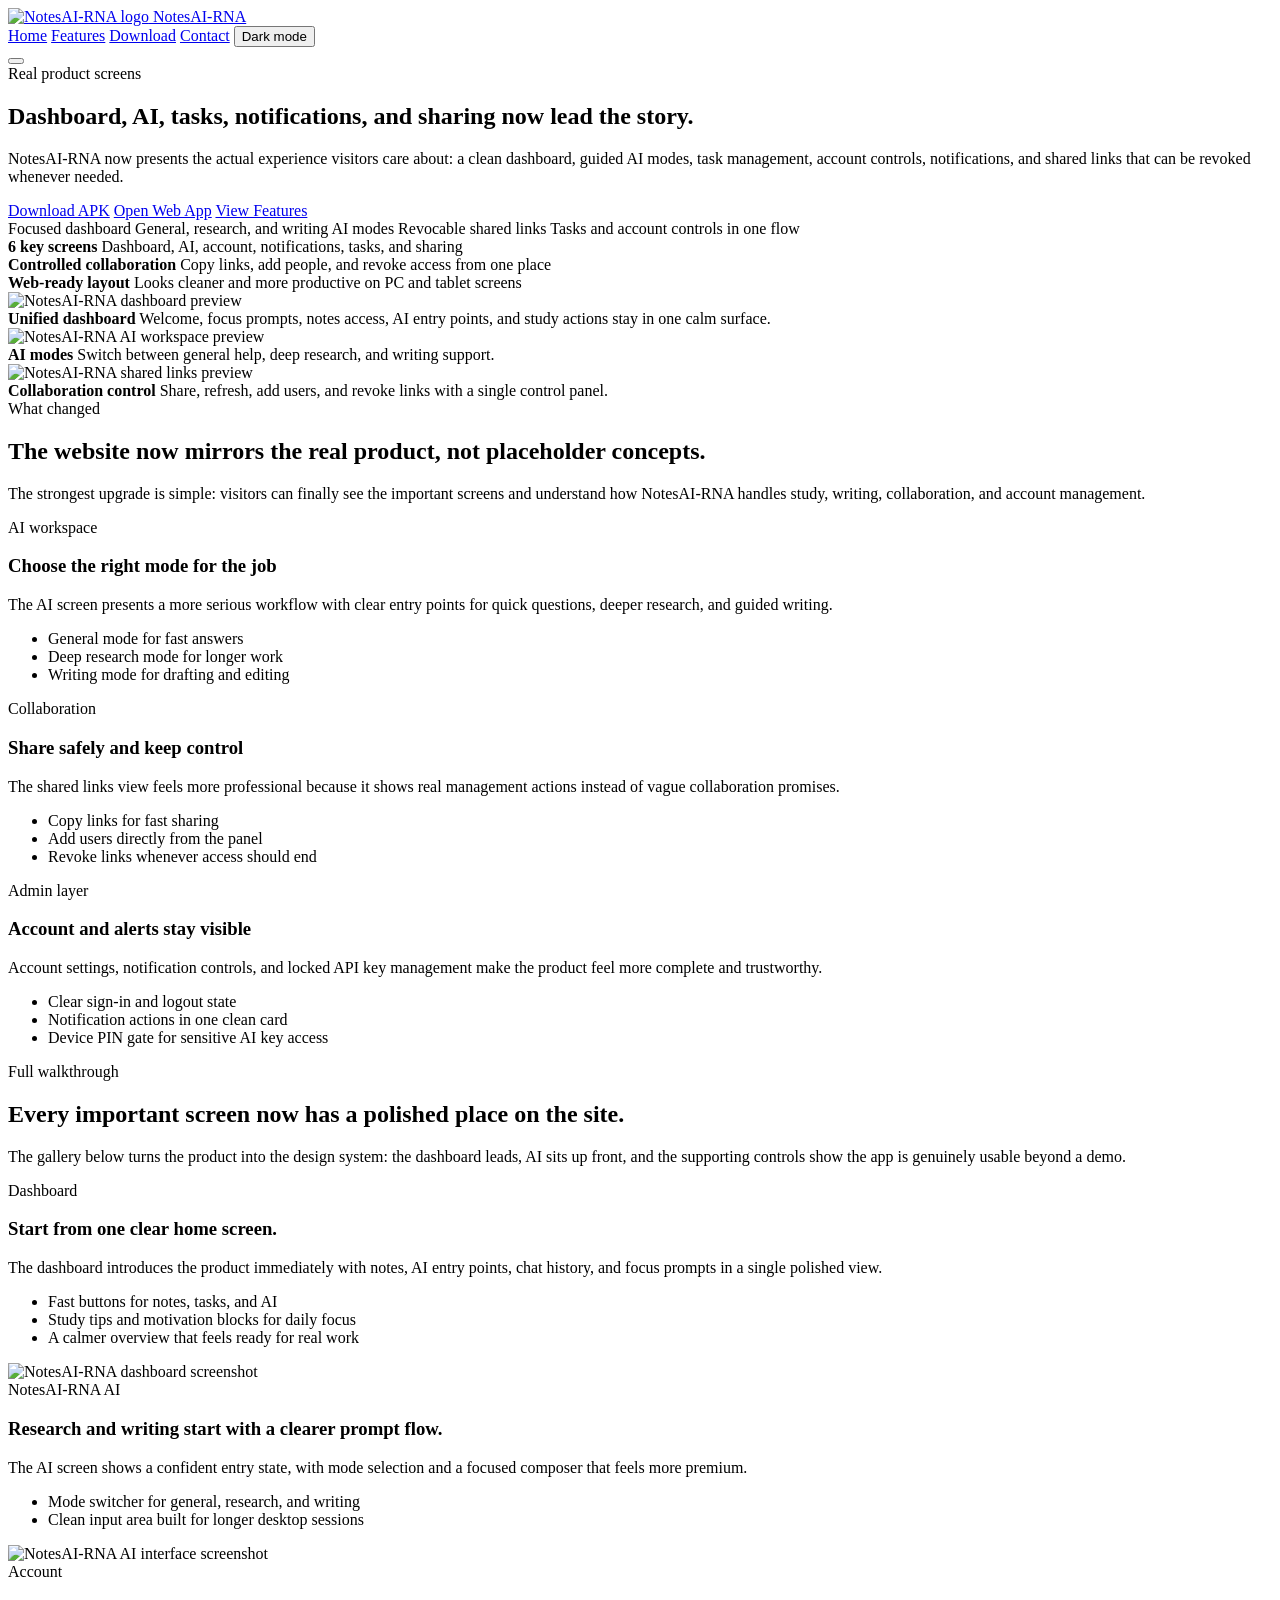
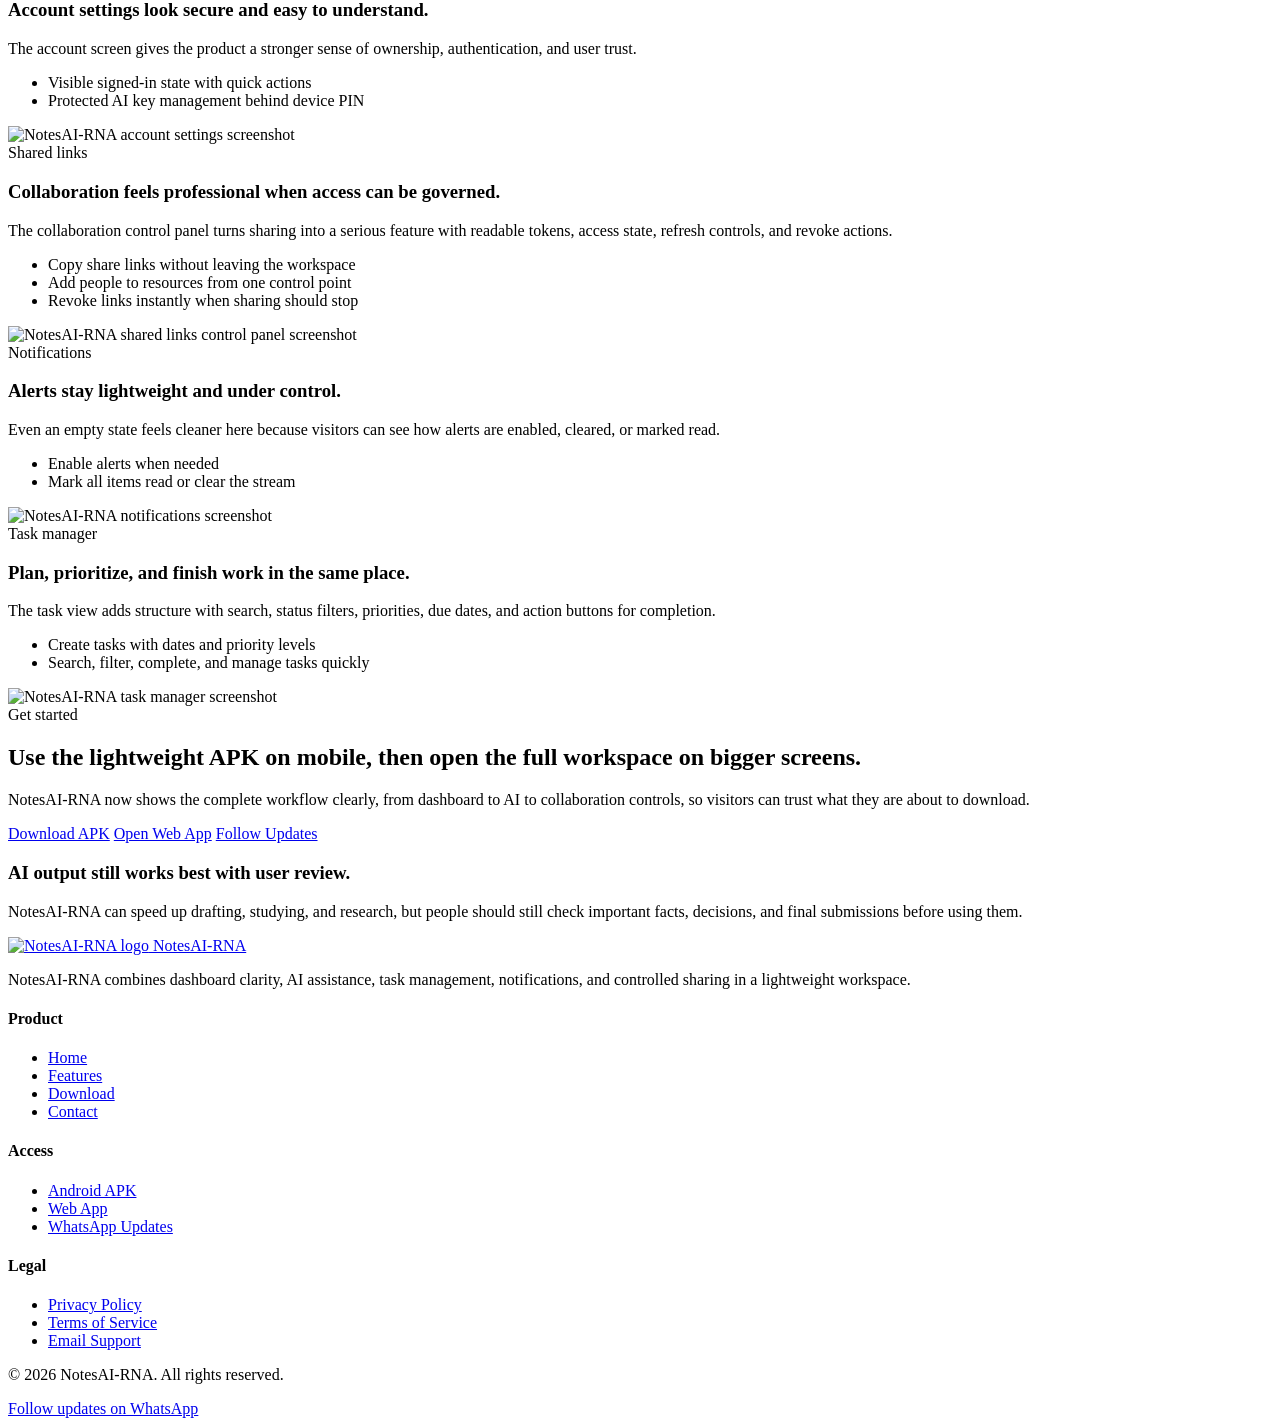
==== index.html @ 821e2447 "Add files via upload" ====
<!DOCTYPE html>
<html lang="en">
<head>
    <meta charset="UTF-8">
    <meta name="viewport" content="width=device-width, initial-scale=1.0">
    <meta name="description" content="NotesAI-RNA brings together a focused dashboard, AI modes, task management, notifications, account settings, and revocable shared links in one lightweight workspace.">
    <title>NotesAI-RNA - Dashboard, AI, Tasks, and Sharing</title>

    <link rel="preconnect" href="https://fonts.googleapis.com">
    <link rel="preconnect" href="https://fonts.gstatic.com" crossorigin>
    <link href="https://fonts.googleapis.com/css2?family=Manrope:wght@400;500;600;700;800&family=Sora:wght@500;600;700;800&display=swap" rel="stylesheet">
    <link rel="stylesheet" href="css/style.css">
</head>
<body>
    <header class="header">
        <div class="container">
            <a href="index.html" class="logo">
                <img src="logo/icon-512.png" alt="NotesAI-RNA logo">
                NotesAI-RNA
            </a>

            <nav class="nav" id="nav">
                <a href="index.html" class="nav-link active">Home</a>
                <a href="features.html" class="nav-link">Features</a>
                <a href="download.html" class="nav-link">Download</a>
                <a href="contact.html" class="nav-link">Contact</a>
                <button class="theme-toggle" id="themeToggle" type="button" aria-label="Switch to dark mode">Dark mode</button>
            </nav>

            <button class="mobile-menu-btn" id="mobileMenuBtn" type="button" aria-label="Toggle menu">
                <span></span>
                <span></span>
                <span></span>
            </button>
        </div>
    </header>

    <main class="page-main">
        <section class="hero">
            <div class="container hero-layout">
                <div class="hero-copy reveal">
                    <span class="eyebrow">Real product screens</span>
                    <h1>Dashboard, AI, tasks, notifications, and sharing now lead the story.</h1>
                    <p>NotesAI-RNA now presents the actual experience visitors care about: a clean dashboard, guided AI modes, task management, account controls, notifications, and shared links that can be revoked whenever needed.</p>
                    <div class="hero-actions">
                        <a href="NotesAI-RNA.apk" class="btn btn-primary" download="NotesAI-RNA.apk">Download APK</a>
                        <a href="https://zimproject-frontend.pages.dev/" class="btn btn-secondary" target="_blank" rel="noreferrer">Open Web App</a>
                        <a href="features.html" class="btn btn-ghost">View Features</a>
                    </div>
                    <div class="hero-badges">
                        <span class="hero-badge">Focused dashboard</span>
                        <span class="hero-badge">General, research, and writing AI modes</span>
                        <span class="hero-badge">Revocable shared links</span>
                        <span class="hero-badge">Tasks and account controls in one flow</span>
                    </div>
                    <div class="hero-metrics">
                        <article class="metric-card">
                            <strong>6 key screens</strong>
                            <span>Dashboard, AI, account, notifications, tasks, and sharing</span>
                        </article>
                        <article class="metric-card">
                            <strong>Controlled collaboration</strong>
                            <span>Copy links, add people, and revoke access from one place</span>
                        </article>
                        <article class="metric-card">
                            <strong>Web-ready layout</strong>
                            <span>Looks cleaner and more productive on PC and tablet screens</span>
                        </article>
                    </div>
                </div>

                <div class="hero-visual reveal" data-reveal-delay="1">
                    <article class="screen-card screen-main">
                        <div class="screen-top">
                            <span></span>
                            <span></span>
                            <span></span>
                        </div>
                        <div class="screen-media screen-media--contain">
                            <img src="screenshots/dashboad.png" alt="NotesAI-RNA dashboard preview">
                        </div>
                        <div class="screen-copy">
                            <strong>Unified dashboard</strong>
                            <span>Welcome, focus prompts, notes access, AI entry points, and study actions stay in one calm surface.</span>
                        </div>
                    </article>

                    <article class="screen-card screen-float screen-float-one">
                        <div class="screen-top">
                            <span></span>
                            <span></span>
                            <span></span>
                        </div>
                        <div class="screen-media screen-media--contain">
                            <img src="screenshots/ai.png" alt="NotesAI-RNA AI workspace preview" loading="lazy">
                        </div>
                        <div class="mini-screen-copy">
                            <strong>AI modes</strong>
                            <span>Switch between general help, deep research, and writing support.</span>
                        </div>
                    </article>

                    <article class="screen-card screen-float screen-float-two">
                        <div class="screen-top">
                            <span></span>
                            <span></span>
                            <span></span>
                        </div>
                        <div class="screen-media screen-media--contain">
                            <img src="screenshots/shared links etc.png" alt="NotesAI-RNA shared links preview" loading="lazy">
                        </div>
                        <div class="mini-screen-copy">
                            <strong>Collaboration control</strong>
                            <span>Share, refresh, add users, and revoke links with a single control panel.</span>
                        </div>
                    </article>
                </div>
            </div>
        </section>

        <section class="section">
            <div class="container">
                <div class="section-intro reveal">
                    <span class="eyebrow">What changed</span>
                    <h2>The website now mirrors the real product, not placeholder concepts.</h2>
                    <p>The strongest upgrade is simple: visitors can finally see the important screens and understand how NotesAI-RNA handles study, writing, collaboration, and account management.</p>
                </div>

                <div class="platform-grid">
                    <article class="surface-card reveal">
                        <span class="card-label">AI workspace</span>
                        <h3>Choose the right mode for the job</h3>
                        <p>The AI screen presents a more serious workflow with clear entry points for quick questions, deeper research, and guided writing.</p>
                        <ul class="feature-list">
                            <li>General mode for fast answers</li>
                            <li>Deep research mode for longer work</li>
                            <li>Writing mode for drafting and editing</li>
                        </ul>
                    </article>

                    <article class="surface-card reveal" data-reveal-delay="1">
                        <span class="card-label">Collaboration</span>
                        <h3>Share safely and keep control</h3>
                        <p>The shared links view feels more professional because it shows real management actions instead of vague collaboration promises.</p>
                        <ul class="feature-list">
                            <li>Copy links for fast sharing</li>
                            <li>Add users directly from the panel</li>
                            <li>Revoke links whenever access should end</li>
                        </ul>
                    </article>

                    <article class="surface-card reveal" data-reveal-delay="2">
                        <span class="card-label">Admin layer</span>
                        <h3>Account and alerts stay visible</h3>
                        <p>Account settings, notification controls, and locked API key management make the product feel more complete and trustworthy.</p>
                        <ul class="feature-list">
                            <li>Clear sign-in and logout state</li>
                            <li>Notification actions in one clean card</li>
                            <li>Device PIN gate for sensitive AI key access</li>
                        </ul>
                    </article>
                </div>
            </div>
        </section>

        <section class="section section-muted">
            <div class="container">
                <div class="section-intro reveal">
                    <span class="eyebrow">Full walkthrough</span>
                    <h2>Every important screen now has a polished place on the site.</h2>
                    <p>The gallery below turns the product into the design system: the dashboard leads, AI sits up front, and the supporting controls show the app is genuinely usable beyond a demo.</p>
                </div>

                <div class="product-grid">
                    <article class="product-card product-card-wide reveal">
                        <div class="product-copy">
                            <span class="card-label">Dashboard</span>
                            <h3>Start from one clear home screen.</h3>
                            <p>The dashboard introduces the product immediately with notes, AI entry points, chat history, and focus prompts in a single polished view.</p>
                            <ul class="feature-list product-points">
                                <li>Fast buttons for notes, tasks, and AI</li>
                                <li>Study tips and motivation blocks for daily focus</li>
                                <li>A calmer overview that feels ready for real work</li>
                            </ul>
                        </div>
                        <div class="product-shot">
                            <img src="screenshots/dashboad.png" alt="NotesAI-RNA dashboard screenshot" loading="lazy">
                        </div>
                    </article>

                    <article class="product-card reveal" data-reveal-delay="1">
                        <div class="product-copy">
                            <span class="card-label">NotesAI-RNA AI</span>
                            <h3>Research and writing start with a clearer prompt flow.</h3>
                            <p>The AI screen shows a confident entry state, with mode selection and a focused composer that feels more premium.</p>
                            <ul class="feature-list product-points">
                                <li>Mode switcher for general, research, and writing</li>
                                <li>Clean input area built for longer desktop sessions</li>
                            </ul>
                        </div>
                        <div class="product-shot">
                            <img src="screenshots/ai.png" alt="NotesAI-RNA AI interface screenshot" loading="lazy">
                        </div>
                    </article>

                    <article class="product-card reveal" data-reveal-delay="2">
                        <div class="product-copy">
                            <span class="card-label">Account</span>
                            <h3>Account settings look secure and easy to understand.</h3>
                            <p>The account screen gives the product a stronger sense of ownership, authentication, and user trust.</p>
                            <ul class="feature-list product-points">
                                <li>Visible signed-in state with quick actions</li>
                                <li>Protected AI key management behind device PIN</li>
                            </ul>
                        </div>
                        <div class="product-shot">
                            <img src="screenshots/account.png" alt="NotesAI-RNA account settings screenshot" loading="lazy">
                        </div>
                    </article>

                    <article class="product-card product-card-wide product-card-reverse reveal">
                        <div class="product-copy">
                            <span class="card-label">Shared links</span>
                            <h3>Collaboration feels professional when access can be governed.</h3>
                            <p>The collaboration control panel turns sharing into a serious feature with readable tokens, access state, refresh controls, and revoke actions.</p>
                            <ul class="feature-list product-points">
                                <li>Copy share links without leaving the workspace</li>
                                <li>Add people to resources from one control point</li>
                                <li>Revoke links instantly when sharing should stop</li>
                            </ul>
                        </div>
                        <div class="product-shot">
                            <img src="screenshots/shared links etc.png" alt="NotesAI-RNA shared links control panel screenshot" loading="lazy">
                        </div>
                    </article>

                    <article class="product-card reveal" data-reveal-delay="1">
                        <div class="product-copy">
                            <span class="card-label">Notifications</span>
                            <h3>Alerts stay lightweight and under control.</h3>
                            <p>Even an empty state feels cleaner here because visitors can see how alerts are enabled, cleared, or marked read.</p>
                            <ul class="feature-list product-points">
                                <li>Enable alerts when needed</li>
                                <li>Mark all items read or clear the stream</li>
                            </ul>
                        </div>
                        <div class="product-shot">
                            <img src="screenshots/notification.png" alt="NotesAI-RNA notifications screenshot" loading="lazy">
                        </div>
                    </article>

                    <article class="product-card reveal" data-reveal-delay="2">
                        <div class="product-copy">
                            <span class="card-label">Task manager</span>
                            <h3>Plan, prioritize, and finish work in the same place.</h3>
                            <p>The task view adds structure with search, status filters, priorities, due dates, and action buttons for completion.</p>
                            <ul class="feature-list product-points">
                                <li>Create tasks with dates and priority levels</li>
                                <li>Search, filter, complete, and manage tasks quickly</li>
                            </ul>
                        </div>
                        <div class="product-shot">
                            <img src="screenshots/task manager.png" alt="NotesAI-RNA task manager screenshot" loading="lazy">
                        </div>
                    </article>
                </div>
            </div>
        </section>

        <section class="section">
            <div class="container">
                <div class="cta-banner reveal">
                    <div class="cta-banner-content">
                        <div class="cta-copy">
                            <span class="eyebrow">Get started</span>
                            <h2>Use the lightweight APK on mobile, then open the full workspace on bigger screens.</h2>
                            <p>NotesAI-RNA now shows the complete workflow clearly, from dashboard to AI to collaboration controls, so visitors can trust what they are about to download.</p>
                        </div>
                        <div class="cta-actions">
                            <a href="NotesAI-RNA.apk" class="btn btn-primary" download="NotesAI-RNA.apk">Download APK</a>
                            <a href="https://zimproject-frontend.pages.dev/" class="btn btn-secondary" target="_blank" rel="noreferrer">Open Web App</a>
                            <a href="https://whatsapp.com/channel/0029Vb7plMkADTOEJEpcEH2q" class="btn btn-ghost" target="_blank" rel="noreferrer">Follow Updates</a>
                        </div>
                    </div>
                </div>
            </div>
        </section>

        <section class="section">
            <div class="container">
                <div class="notice-panel reveal">
                    <h3>AI output still works best with user review.</h3>
                    <p>NotesAI-RNA can speed up drafting, studying, and research, but people should still check important facts, decisions, and final submissions before using them.</p>
                </div>
            </div>
        </section>
    </main>

    <footer class="footer">
        <div class="container">
            <div class="footer-grid">
                <div class="footer-brand">
                    <a href="index.html" class="logo">
                        <img src="logo/icon-512.png" alt="NotesAI-RNA logo">
                        NotesAI-RNA
                    </a>
                    <p>NotesAI-RNA combines dashboard clarity, AI assistance, task management, notifications, and controlled sharing in a lightweight workspace.</p>
                </div>

                <div class="footer-links">
                    <h4>Product</h4>
                    <ul>
                        <li><a href="index.html">Home</a></li>
                        <li><a href="features.html">Features</a></li>
                        <li><a href="download.html">Download</a></li>
                        <li><a href="contact.html">Contact</a></li>
                    </ul>
                </div>

                <div class="footer-links">
                    <h4>Access</h4>
                    <ul>
                        <li><a href="NotesAI-RNA.apk" download="NotesAI-RNA.apk">Android APK</a></li>
                        <li><a href="https://zimproject-frontend.pages.dev/" target="_blank" rel="noreferrer">Web App</a></li>
                        <li><a href="https://whatsapp.com/channel/0029Vb7plMkADTOEJEpcEH2q" target="_blank" rel="noreferrer">WhatsApp Updates</a></li>
                    </ul>
                </div>

                <div class="footer-links">
                    <h4>Legal</h4>
                    <ul>
                        <li><a href="privacy.html">Privacy Policy</a></li>
                        <li><a href="terms.html">Terms of Service</a></li>
                        <li><a href="mailto:nzemberichard398@gmail.com">Email Support</a></li>
                    </ul>
                </div>
            </div>

            <div class="footer-bottom">
                <p>&copy; 2026 NotesAI-RNA. All rights reserved.</p>
                <a href="https://whatsapp.com/channel/0029Vb7plMkADTOEJEpcEH2q" target="_blank" rel="noreferrer">Follow updates on WhatsApp</a>
            </div>
        </div>
    </footer>

    <script src="js/main.js"></script>
</body>
</html>
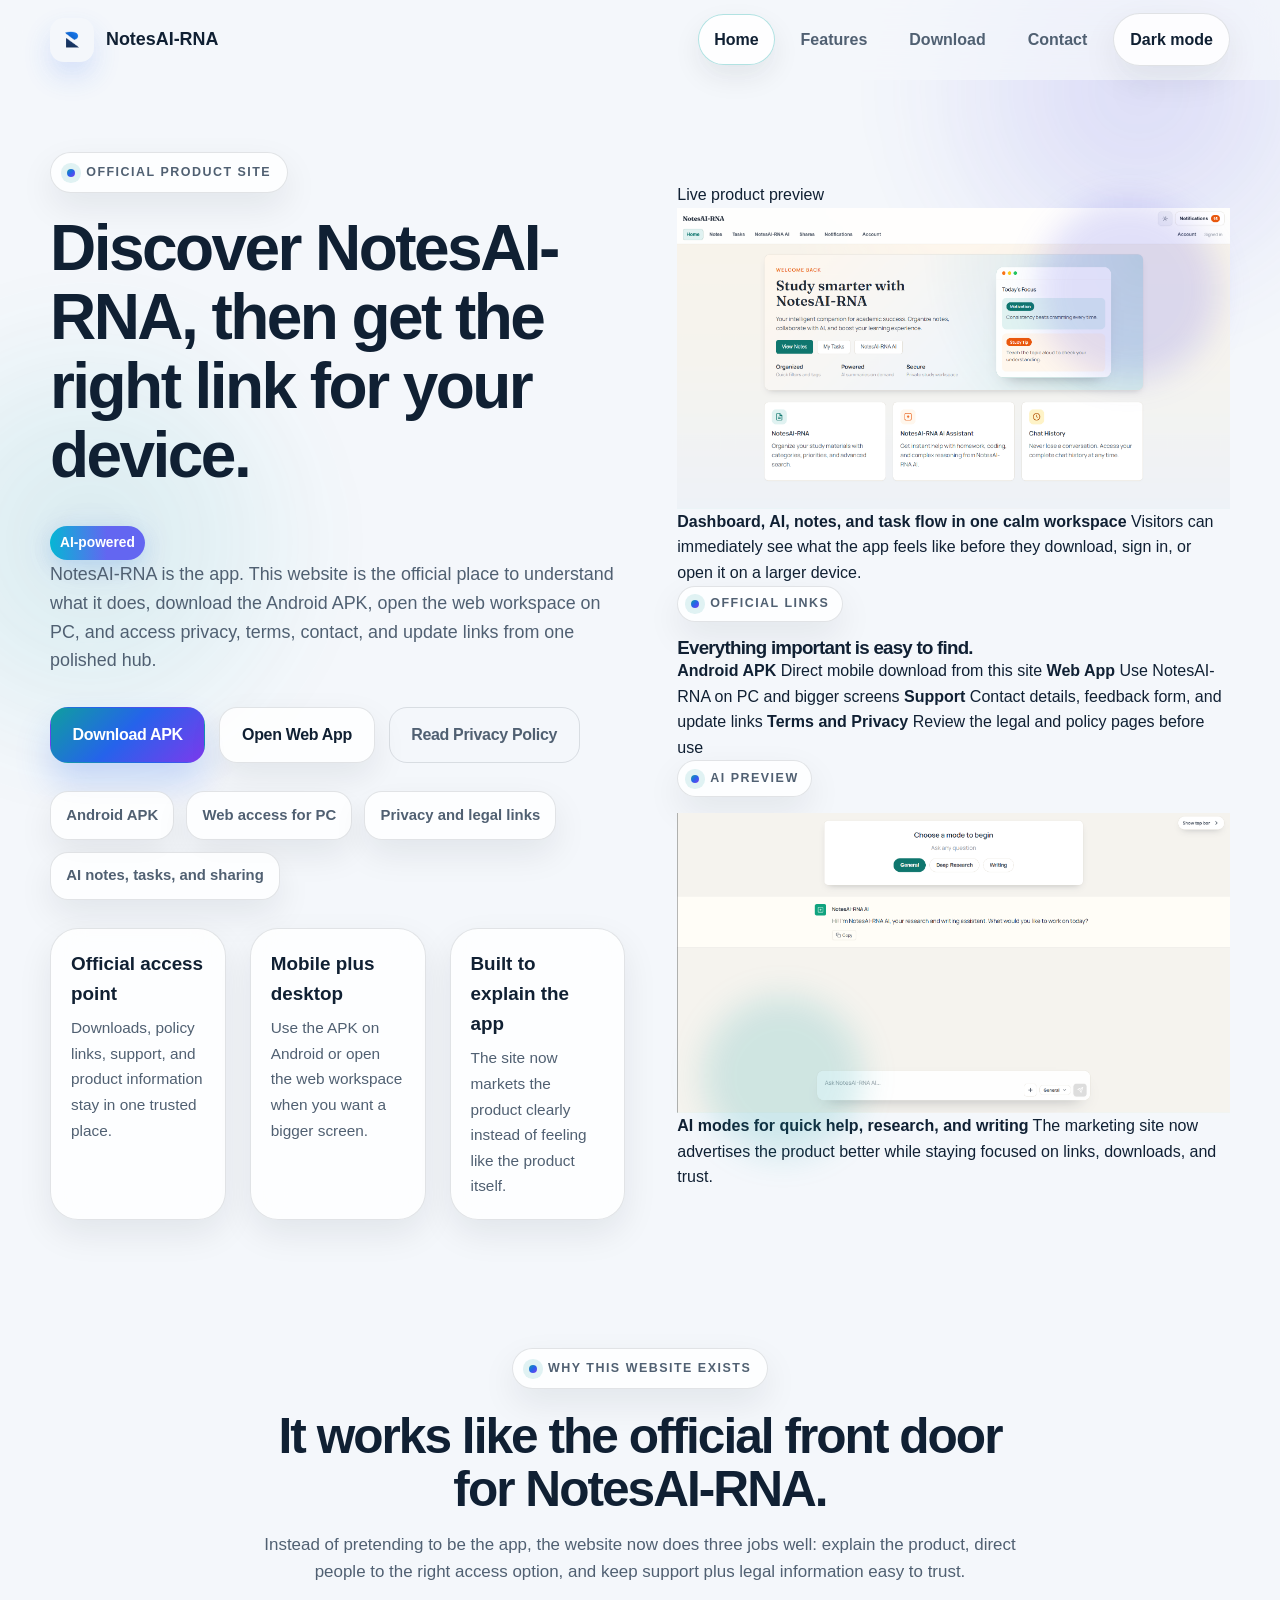
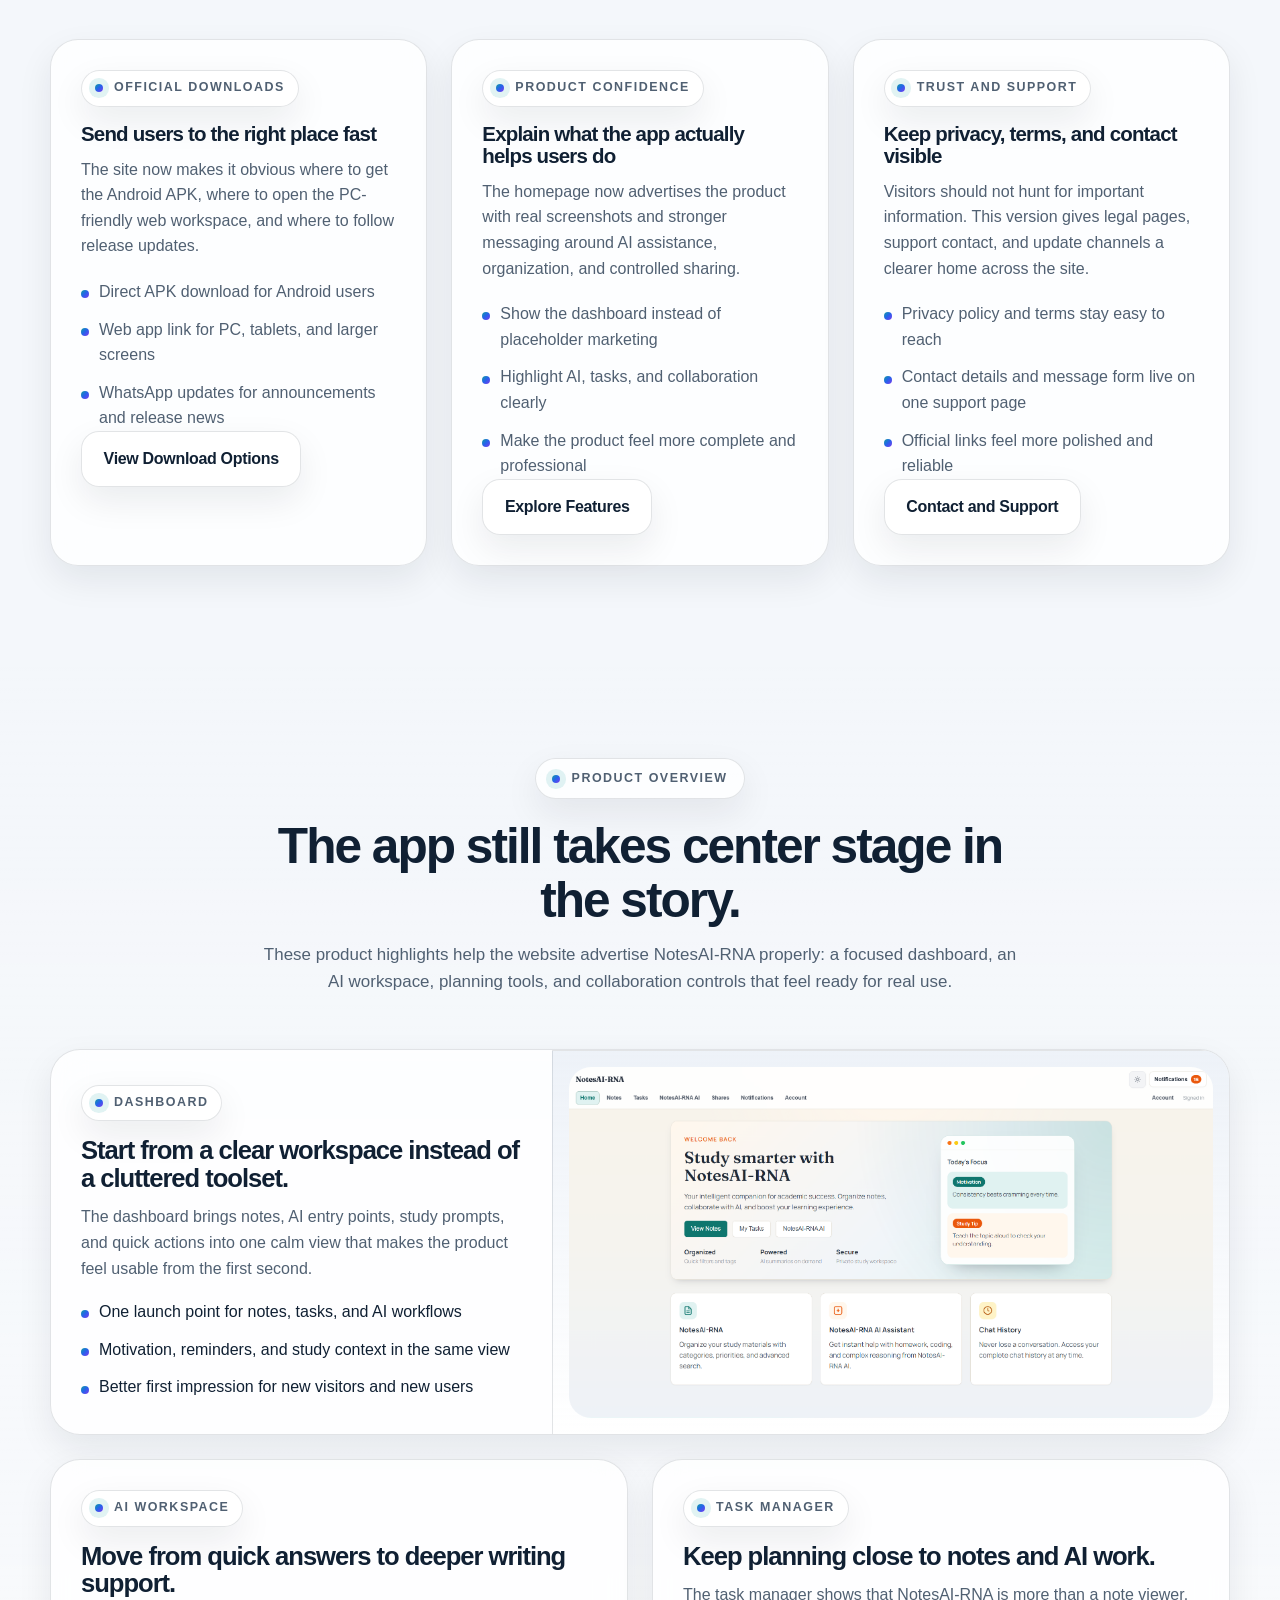
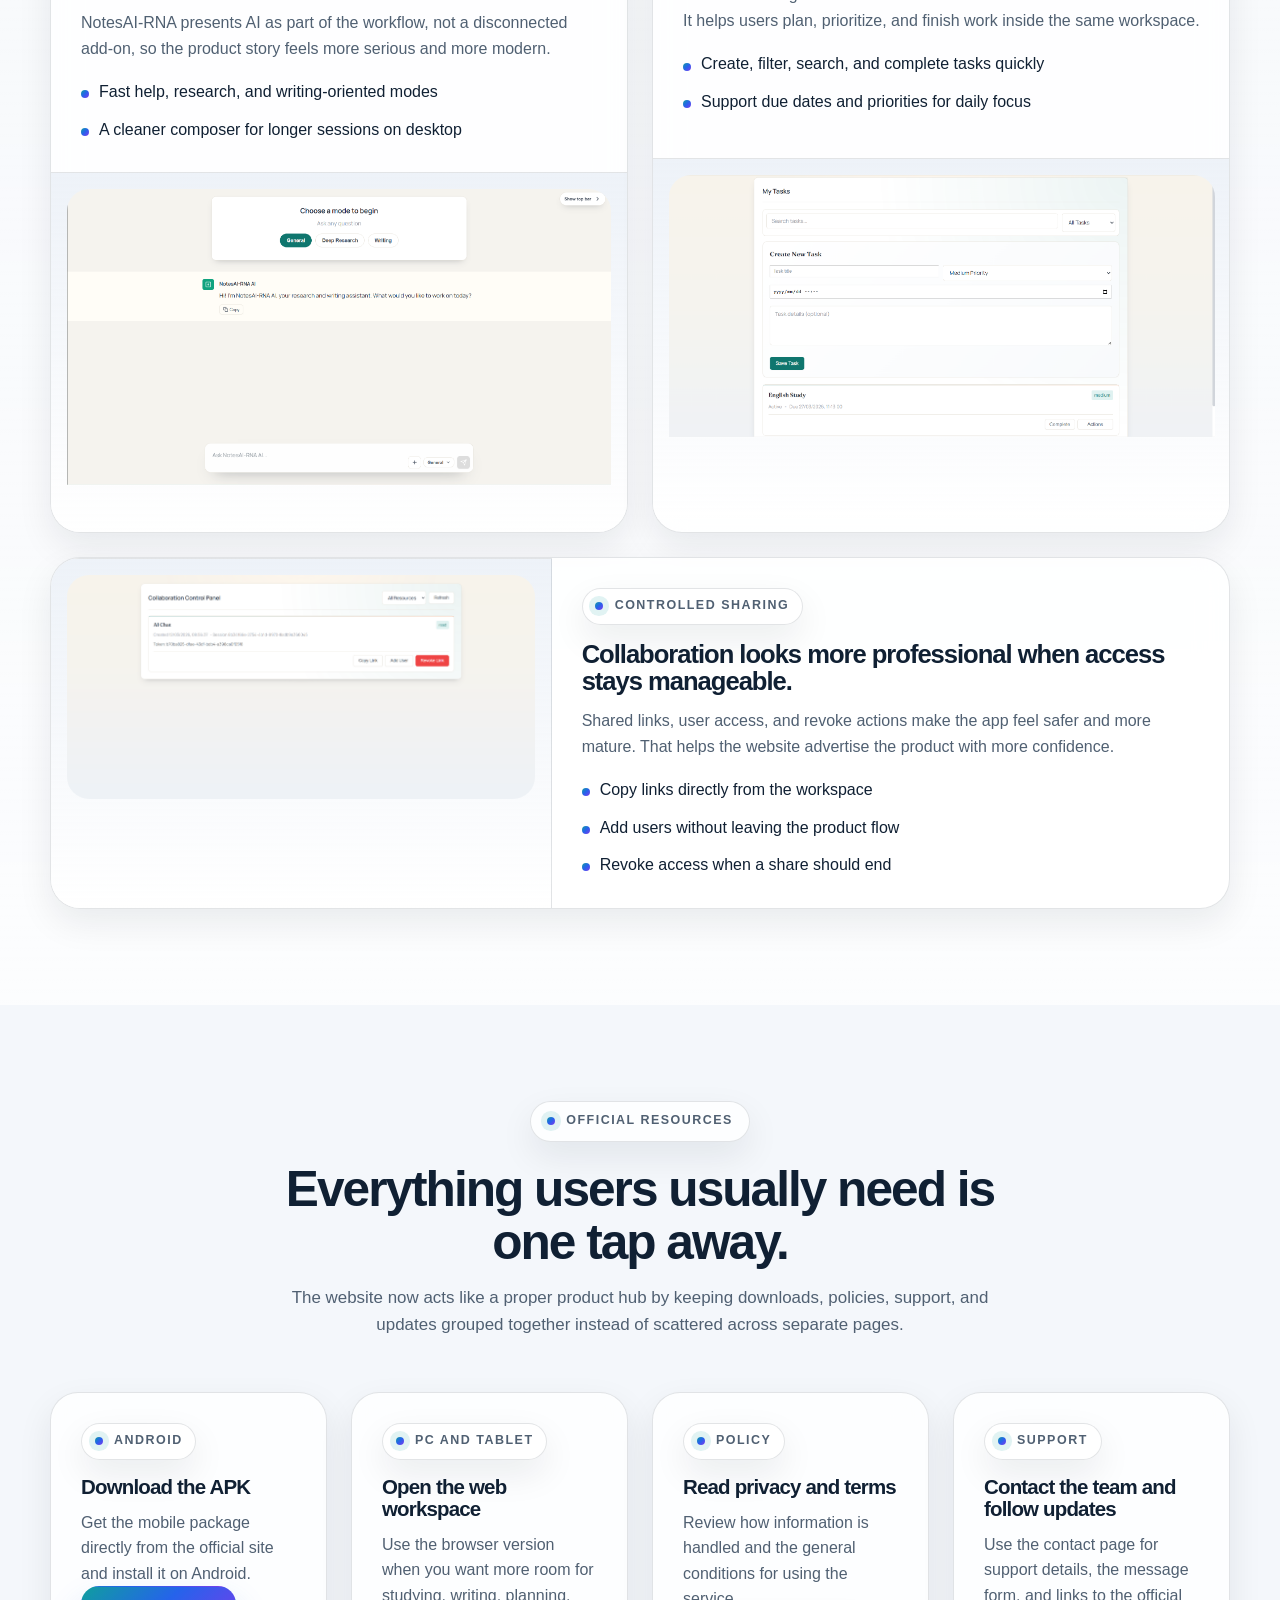
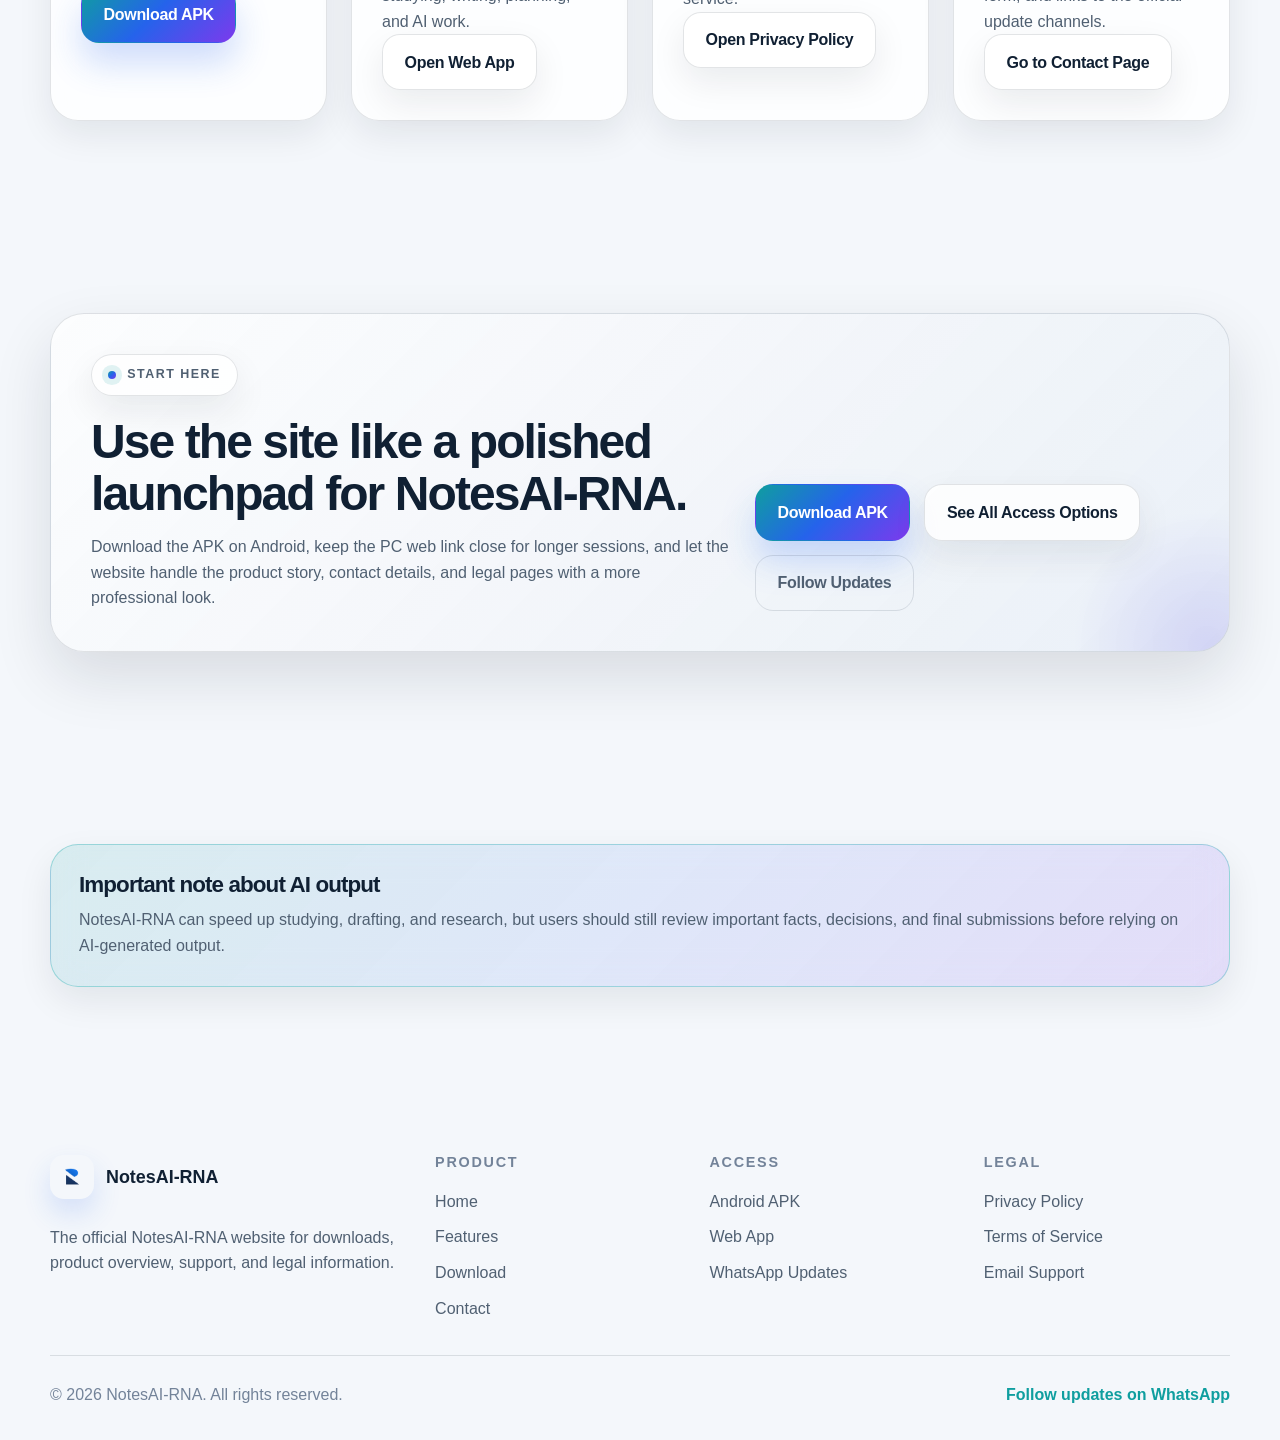
==== commit d0e3ecf8: "chore: modernize site  favicon, OG metadata, AI badge, README update" ====
--- a/index.html
+++ b/index.html
@@ -3,12 +3,18 @@
 <head>
     <meta charset="UTF-8">
     <meta name="viewport" content="width=device-width, initial-scale=1.0">
-    <meta name="description" content="NotesAI-RNA brings together a focused dashboard, AI modes, task management, notifications, account settings, and revocable shared links in one lightweight workspace.">
-    <title>NotesAI-RNA - Dashboard, AI, Tasks, and Sharing</title>
+    <meta name="description" content="Official NotesAI-RNA website with Android APK download, PC web access, privacy policy, support links, and a product overview of the AI-powered notes workspace.">
+    <title>NotesAI-RNA Official Site | AI Notes, Downloads, and Support</title>
 
     <link rel="preconnect" href="https://fonts.googleapis.com">
     <link rel="preconnect" href="https://fonts.gstatic.com" crossorigin>
     <link href="https://fonts.googleapis.com/css2?family=Manrope:wght@400;500;600;700;800&family=Sora:wght@500;600;700;800&display=swap" rel="stylesheet">
+    <link rel="icon" href="favicon.svg" type="image/svg+xml">
+    <meta name="theme-color" content="#0f9e9f">
+    <meta property="og:title" content="NotesAI-RNA — AI-powered Notes & Tasks">
+    <meta property="og:description" content="Lightweight Android APK + web workspace. AI-assisted notes, tasks, and safe sharing. Download or open the web app.">
+    <meta property="og:image" content="screenshots/dashboad.png">
+    <meta name="twitter:card" content="summary_large_image">
     <link rel="stylesheet" href="css/style.css">
 </head>
 <body>
@@ -36,82 +42,90 @@
     </header>
 
     <main class="page-main">
-        <section class="hero">
+        <section class="hero hero-home">
             <div class="container hero-layout">
                 <div class="hero-copy reveal">
-                    <span class="eyebrow">Real product screens</span>
-                    <h1>Dashboard, AI, tasks, notifications, and sharing now lead the story.</h1>
-                    <p>NotesAI-RNA now presents the actual experience visitors care about: a clean dashboard, guided AI modes, task management, account controls, notifications, and shared links that can be revoked whenever needed.</p>
+                    <span class="eyebrow">Official product site</span>
+                    <h1>Discover NotesAI-RNA, then get the right link for your device.</h1>
+                    <span class="ai-tag">AI-powered</span>
+                    <p>NotesAI-RNA is the app. This website is the official place to understand what it does, download the Android APK, open the web workspace on PC, and access privacy, terms, contact, and update links from one polished hub.</p>
                     <div class="hero-actions">
                         <a href="NotesAI-RNA.apk" class="btn btn-primary" download="NotesAI-RNA.apk">Download APK</a>
                         <a href="https://zimproject-frontend.pages.dev/" class="btn btn-secondary" target="_blank" rel="noreferrer">Open Web App</a>
-                        <a href="features.html" class="btn btn-ghost">View Features</a>
+                        <a href="privacy.html" class="btn btn-ghost">Read Privacy Policy</a>
                     </div>
                     <div class="hero-badges">
-                        <span class="hero-badge">Focused dashboard</span>
-                        <span class="hero-badge">General, research, and writing AI modes</span>
-                        <span class="hero-badge">Revocable shared links</span>
-                        <span class="hero-badge">Tasks and account controls in one flow</span>
+                        <span class="hero-badge">Android APK</span>
+                        <span class="hero-badge">Web access for PC</span>
+                        <span class="hero-badge">Privacy and legal links</span>
+                        <span class="hero-badge">AI notes, tasks, and sharing</span>
                     </div>
                     <div class="hero-metrics">
                         <article class="metric-card">
-                            <strong>6 key screens</strong>
-                            <span>Dashboard, AI, account, notifications, tasks, and sharing</span>
+                            <strong>Official access point</strong>
+                            <span>Downloads, policy links, support, and product information stay in one trusted place.</span>
                         </article>
                         <article class="metric-card">
-                            <strong>Controlled collaboration</strong>
-                            <span>Copy links, add people, and revoke access from one place</span>
+                            <strong>Mobile plus desktop</strong>
+                            <span>Use the APK on Android or open the web workspace when you want a bigger screen.</span>
                         </article>
                         <article class="metric-card">
-                            <strong>Web-ready layout</strong>
-                            <span>Looks cleaner and more productive on PC and tablet screens</span>
+                            <strong>Built to explain the app</strong>
+                            <span>The site now markets the product clearly instead of feeling like the product itself.</span>
                         </article>
                     </div>
                 </div>
 
-                <div class="hero-visual reveal" data-reveal-delay="1">
-                    <article class="screen-card screen-main">
-                        <div class="screen-top">
-                            <span></span>
-                            <span></span>
-                            <span></span>
-                        </div>
-                        <div class="screen-media screen-media--contain">
+                <div class="hero-visual hero-stack reveal" data-reveal-delay="1">
+                    <article class="hero-panel hero-panel-main">
+                        <div class="hero-panel-head">
+                            <span class="hero-panel-label">Live product preview</span>
+                            <div class="hero-panel-dots" aria-hidden="true">
+                                <span></span>
+                                <span></span>
+                                <span></span>
+                            </div>
+                        </div>
+                        <div class="hero-shot">
                             <img src="screenshots/dashboad.png" alt="NotesAI-RNA dashboard preview">
                         </div>
-                        <div class="screen-copy">
-                            <strong>Unified dashboard</strong>
-                            <span>Welcome, focus prompts, notes access, AI entry points, and study actions stay in one calm surface.</span>
-                        </div>
-                    </article>
-
-                    <article class="screen-card screen-float screen-float-one">
-                        <div class="screen-top">
-                            <span></span>
-                            <span></span>
-                            <span></span>
-                        </div>
-                        <div class="screen-media screen-media--contain">
+                        <div class="hero-panel-copy">
+                            <strong>Dashboard, AI, notes, and task flow in one calm workspace</strong>
+                            <span>Visitors can immediately see what the app feels like before they download, sign in, or open it on a larger device.</span>
+                        </div>
+                    </article>
+
+                    <article class="hero-panel hero-panel-side">
+                        <span class="card-label">Official links</span>
+                        <h3>Everything important is easy to find.</h3>
+                        <div class="hero-links">
+                            <a href="NotesAI-RNA.apk" class="hero-link" download="NotesAI-RNA.apk">
+                                <strong>Android APK</strong>
+                                <span>Direct mobile download from this site</span>
+                            </a>
+                            <a href="https://zimproject-frontend.pages.dev/" class="hero-link" target="_blank" rel="noreferrer">
+                                <strong>Web App</strong>
+                                <span>Use NotesAI-RNA on PC and bigger screens</span>
+                            </a>
+                            <a href="contact.html" class="hero-link">
+                                <strong>Support</strong>
+                                <span>Contact details, feedback form, and update links</span>
+                            </a>
+                            <a href="terms.html" class="hero-link">
+                                <strong>Terms and Privacy</strong>
+                                <span>Review the legal and policy pages before use</span>
+                            </a>
+                        </div>
+                    </article>
+
+                    <article class="hero-panel hero-panel-ai">
+                        <span class="card-label">AI preview</span>
+                        <div class="hero-mini-shot">
                             <img src="screenshots/ai.png" alt="NotesAI-RNA AI workspace preview" loading="lazy">
                         </div>
-                        <div class="mini-screen-copy">
-                            <strong>AI modes</strong>
-                            <span>Switch between general help, deep research, and writing support.</span>
-                        </div>
-                    </article>
-
-                    <article class="screen-card screen-float screen-float-two">
-                        <div class="screen-top">
-                            <span></span>
-                            <span></span>
-                            <span></span>
-                        </div>
-                        <div class="screen-media screen-media--contain">
-                            <img src="screenshots/shared links etc.png" alt="NotesAI-RNA shared links preview" loading="lazy">
-                        </div>
-                        <div class="mini-screen-copy">
-                            <strong>Collaboration control</strong>
-                            <span>Share, refresh, add users, and revoke links with a single control panel.</span>
+                        <div class="hero-panel-copy">
+                            <strong>AI modes for quick help, research, and writing</strong>
+                            <span>The marketing site now advertises the product better while staying focused on links, downloads, and trust.</span>
                         </div>
                     </article>
                 </div>
@@ -121,43 +135,46 @@
         <section class="section">
             <div class="container">
                 <div class="section-intro reveal">
-                    <span class="eyebrow">What changed</span>
-                    <h2>The website now mirrors the real product, not placeholder concepts.</h2>
-                    <p>The strongest upgrade is simple: visitors can finally see the important screens and understand how NotesAI-RNA handles study, writing, collaboration, and account management.</p>
+                    <span class="eyebrow">Why this website exists</span>
+                    <h2>It works like the official front door for NotesAI-RNA.</h2>
+                    <p>Instead of pretending to be the app, the website now does three jobs well: explain the product, direct people to the right access option, and keep support plus legal information easy to trust.</p>
                 </div>
 
                 <div class="platform-grid">
                     <article class="surface-card reveal">
-                        <span class="card-label">AI workspace</span>
-                        <h3>Choose the right mode for the job</h3>
-                        <p>The AI screen presents a more serious workflow with clear entry points for quick questions, deeper research, and guided writing.</p>
+                        <span class="card-label">Official downloads</span>
+                        <h3>Send users to the right place fast</h3>
+                        <p>The site now makes it obvious where to get the Android APK, where to open the PC-friendly web workspace, and where to follow release updates.</p>
                         <ul class="feature-list">
-                            <li>General mode for fast answers</li>
-                            <li>Deep research mode for longer work</li>
-                            <li>Writing mode for drafting and editing</li>
+                            <li>Direct APK download for Android users</li>
+                            <li>Web app link for PC, tablets, and larger screens</li>
+                            <li>WhatsApp updates for announcements and release news</li>
                         </ul>
+                        <a href="download.html" class="btn btn-secondary card-link">View Download Options</a>
                     </article>
 
                     <article class="surface-card reveal" data-reveal-delay="1">
-                        <span class="card-label">Collaboration</span>
-                        <h3>Share safely and keep control</h3>
-                        <p>The shared links view feels more professional because it shows real management actions instead of vague collaboration promises.</p>
+                        <span class="card-label">Product confidence</span>
+                        <h3>Explain what the app actually helps users do</h3>
+                        <p>The homepage now advertises the product with real screenshots and stronger messaging around AI assistance, organization, and controlled sharing.</p>
                         <ul class="feature-list">
-                            <li>Copy links for fast sharing</li>
-                            <li>Add users directly from the panel</li>
-                            <li>Revoke links whenever access should end</li>
+                            <li>Show the dashboard instead of placeholder marketing</li>
+                            <li>Highlight AI, tasks, and collaboration clearly</li>
+                            <li>Make the product feel more complete and professional</li>
                         </ul>
+                        <a href="features.html" class="btn btn-secondary card-link">Explore Features</a>
                     </article>
 
                     <article class="surface-card reveal" data-reveal-delay="2">
-                        <span class="card-label">Admin layer</span>
-                        <h3>Account and alerts stay visible</h3>
-                        <p>Account settings, notification controls, and locked API key management make the product feel more complete and trustworthy.</p>
+                        <span class="card-label">Trust and support</span>
+                        <h3>Keep privacy, terms, and contact visible</h3>
+                        <p>Visitors should not hunt for important information. This version gives legal pages, support contact, and update channels a clearer home across the site.</p>
                         <ul class="feature-list">
-                            <li>Clear sign-in and logout state</li>
-                            <li>Notification actions in one clean card</li>
-                            <li>Device PIN gate for sensitive AI key access</li>
+                            <li>Privacy policy and terms stay easy to reach</li>
+                            <li>Contact details and message form live on one support page</li>
+                            <li>Official links feel more polished and reliable</li>
                         </ul>
+                        <a href="contact.html" class="btn btn-secondary card-link">Contact and Support</a>
                     </article>
                 </div>
             </div>
@@ -166,21 +183,21 @@
         <section class="section section-muted">
             <div class="container">
                 <div class="section-intro reveal">
-                    <span class="eyebrow">Full walkthrough</span>
-                    <h2>Every important screen now has a polished place on the site.</h2>
-                    <p>The gallery below turns the product into the design system: the dashboard leads, AI sits up front, and the supporting controls show the app is genuinely usable beyond a demo.</p>
+                    <span class="eyebrow">Product overview</span>
+                    <h2>The app still takes center stage in the story.</h2>
+                    <p>These product highlights help the website advertise NotesAI-RNA properly: a focused dashboard, an AI workspace, planning tools, and collaboration controls that feel ready for real use.</p>
                 </div>
 
                 <div class="product-grid">
                     <article class="product-card product-card-wide reveal">
                         <div class="product-copy">
                             <span class="card-label">Dashboard</span>
-                            <h3>Start from one clear home screen.</h3>
-                            <p>The dashboard introduces the product immediately with notes, AI entry points, chat history, and focus prompts in a single polished view.</p>
+                            <h3>Start from a clear workspace instead of a cluttered toolset.</h3>
+                            <p>The dashboard brings notes, AI entry points, study prompts, and quick actions into one calm view that makes the product feel usable from the first second.</p>
                             <ul class="feature-list product-points">
-                                <li>Fast buttons for notes, tasks, and AI</li>
-                                <li>Study tips and motivation blocks for daily focus</li>
-                                <li>A calmer overview that feels ready for real work</li>
+                                <li>One launch point for notes, tasks, and AI workflows</li>
+                                <li>Motivation, reminders, and study context in the same view</li>
+                                <li>Better first impression for new visitors and new users</li>
                             </ul>
                         </div>
                         <div class="product-shot">
@@ -190,78 +207,88 @@
 
                     <article class="product-card reveal" data-reveal-delay="1">
                         <div class="product-copy">
-                            <span class="card-label">NotesAI-RNA AI</span>
-                            <h3>Research and writing start with a clearer prompt flow.</h3>
-                            <p>The AI screen shows a confident entry state, with mode selection and a focused composer that feels more premium.</p>
+                            <span class="card-label">AI workspace</span>
+                            <h3>Move from quick answers to deeper writing support.</h3>
+                            <p>NotesAI-RNA presents AI as part of the workflow, not a disconnected add-on, so the product story feels more serious and more modern.</p>
                             <ul class="feature-list product-points">
-                                <li>Mode switcher for general, research, and writing</li>
-                                <li>Clean input area built for longer desktop sessions</li>
+                                <li>Fast help, research, and writing-oriented modes</li>
+                                <li>A cleaner composer for longer sessions on desktop</li>
                             </ul>
                         </div>
                         <div class="product-shot">
-                            <img src="screenshots/ai.png" alt="NotesAI-RNA AI interface screenshot" loading="lazy">
-                        </div>
-                    </article>
-
-                    <article class="product-card reveal" data-reveal-delay="2">
-                        <div class="product-copy">
-                            <span class="card-label">Account</span>
-                            <h3>Account settings look secure and easy to understand.</h3>
-                            <p>The account screen gives the product a stronger sense of ownership, authentication, and user trust.</p>
-                            <ul class="feature-list product-points">
-                                <li>Visible signed-in state with quick actions</li>
-                                <li>Protected AI key management behind device PIN</li>
-                            </ul>
-                        </div>
-                        <div class="product-shot">
-                            <img src="screenshots/account.png" alt="NotesAI-RNA account settings screenshot" loading="lazy">
-                        </div>
-                    </article>
-
-                    <article class="product-card product-card-wide product-card-reverse reveal">
-                        <div class="product-copy">
-                            <span class="card-label">Shared links</span>
-                            <h3>Collaboration feels professional when access can be governed.</h3>
-                            <p>The collaboration control panel turns sharing into a serious feature with readable tokens, access state, refresh controls, and revoke actions.</p>
-                            <ul class="feature-list product-points">
-                                <li>Copy share links without leaving the workspace</li>
-                                <li>Add people to resources from one control point</li>
-                                <li>Revoke links instantly when sharing should stop</li>
-                            </ul>
-                        </div>
-                        <div class="product-shot">
-                            <img src="screenshots/shared links etc.png" alt="NotesAI-RNA shared links control panel screenshot" loading="lazy">
-                        </div>
-                    </article>
-
-                    <article class="product-card reveal" data-reveal-delay="1">
-                        <div class="product-copy">
-                            <span class="card-label">Notifications</span>
-                            <h3>Alerts stay lightweight and under control.</h3>
-                            <p>Even an empty state feels cleaner here because visitors can see how alerts are enabled, cleared, or marked read.</p>
-                            <ul class="feature-list product-points">
-                                <li>Enable alerts when needed</li>
-                                <li>Mark all items read or clear the stream</li>
-                            </ul>
-                        </div>
-                        <div class="product-shot">
-                            <img src="screenshots/notification.png" alt="NotesAI-RNA notifications screenshot" loading="lazy">
+                            <img src="screenshots/ai.png" alt="NotesAI-RNA AI screenshot" loading="lazy">
                         </div>
                     </article>
 
                     <article class="product-card reveal" data-reveal-delay="2">
                         <div class="product-copy">
                             <span class="card-label">Task manager</span>
-                            <h3>Plan, prioritize, and finish work in the same place.</h3>
-                            <p>The task view adds structure with search, status filters, priorities, due dates, and action buttons for completion.</p>
+                            <h3>Keep planning close to notes and AI work.</h3>
+                            <p>The task manager shows that NotesAI-RNA is more than a note viewer. It helps users plan, prioritize, and finish work inside the same workspace.</p>
                             <ul class="feature-list product-points">
-                                <li>Create tasks with dates and priority levels</li>
-                                <li>Search, filter, complete, and manage tasks quickly</li>
+                                <li>Create, filter, search, and complete tasks quickly</li>
+                                <li>Support due dates and priorities for daily focus</li>
                             </ul>
                         </div>
                         <div class="product-shot">
                             <img src="screenshots/task manager.png" alt="NotesAI-RNA task manager screenshot" loading="lazy">
                         </div>
+                    </article>
+
+                    <article class="product-card product-card-wide product-card-reverse reveal">
+                        <div class="product-copy">
+                            <span class="card-label">Controlled sharing</span>
+                            <h3>Collaboration looks more professional when access stays manageable.</h3>
+                            <p>Shared links, user access, and revoke actions make the app feel safer and more mature. That helps the website advertise the product with more confidence.</p>
+                            <ul class="feature-list product-points">
+                                <li>Copy links directly from the workspace</li>
+                                <li>Add users without leaving the product flow</li>
+                                <li>Revoke access when a share should end</li>
+                            </ul>
+                        </div>
+                        <div class="product-shot">
+                            <img src="screenshots/shared links etc.png" alt="NotesAI-RNA shared links screenshot" loading="lazy">
+                        </div>
+                    </article>
+                </div>
+            </div>
+        </section>
+
+        <section class="section">
+            <div class="container">
+                <div class="section-intro reveal">
+                    <span class="eyebrow">Official resources</span>
+                    <h2>Everything users usually need is one tap away.</h2>
+                    <p>The website now acts like a proper product hub by keeping downloads, policies, support, and updates grouped together instead of scattered across separate pages.</p>
+                </div>
+
+                <div class="info-grid">
+                    <article class="surface-card reveal">
+                        <span class="card-label">Android</span>
+                        <h3>Download the APK</h3>
+                        <p>Get the mobile package directly from the official site and install it on Android.</p>
+                        <a href="NotesAI-RNA.apk" class="btn btn-primary card-link" download="NotesAI-RNA.apk">Download APK</a>
+                    </article>
+
+                    <article class="surface-card reveal" data-reveal-delay="1">
+                        <span class="card-label">PC and tablet</span>
+                        <h3>Open the web workspace</h3>
+                        <p>Use the browser version when you want more room for studying, writing, planning, and AI work.</p>
+                        <a href="https://zimproject-frontend.pages.dev/" class="btn btn-secondary card-link" target="_blank" rel="noreferrer">Open Web App</a>
+                    </article>
+
+                    <article class="surface-card reveal" data-reveal-delay="2">
+                        <span class="card-label">Policy</span>
+                        <h3>Read privacy and terms</h3>
+                        <p>Review how information is handled and the general conditions for using the service.</p>
+                        <a href="privacy.html" class="btn btn-secondary card-link">Open Privacy Policy</a>
+                    </article>
+
+                    <article class="surface-card reveal" data-reveal-delay="3">
+                        <span class="card-label">Support</span>
+                        <h3>Contact the team and follow updates</h3>
+                        <p>Use the contact page for support details, the message form, and links to the official update channels.</p>
+                        <a href="contact.html" class="btn btn-secondary card-link">Go to Contact Page</a>
                     </article>
                 </div>
             </div>
@@ -272,13 +299,13 @@
                 <div class="cta-banner reveal">
                     <div class="cta-banner-content">
                         <div class="cta-copy">
-                            <span class="eyebrow">Get started</span>
-                            <h2>Use the lightweight APK on mobile, then open the full workspace on bigger screens.</h2>
-                            <p>NotesAI-RNA now shows the complete workflow clearly, from dashboard to AI to collaboration controls, so visitors can trust what they are about to download.</p>
+                            <span class="eyebrow">Start here</span>
+                            <h2>Use the site like a polished launchpad for NotesAI-RNA.</h2>
+                            <p>Download the APK on Android, keep the PC web link close for longer sessions, and let the website handle the product story, contact details, and legal pages with a more professional look.</p>
                         </div>
                         <div class="cta-actions">
                             <a href="NotesAI-RNA.apk" class="btn btn-primary" download="NotesAI-RNA.apk">Download APK</a>
-                            <a href="https://zimproject-frontend.pages.dev/" class="btn btn-secondary" target="_blank" rel="noreferrer">Open Web App</a>
+                            <a href="download.html" class="btn btn-secondary">See All Access Options</a>
                             <a href="https://whatsapp.com/channel/0029Vb7plMkADTOEJEpcEH2q" class="btn btn-ghost" target="_blank" rel="noreferrer">Follow Updates</a>
                         </div>
                     </div>
@@ -289,8 +316,8 @@
         <section class="section">
             <div class="container">
                 <div class="notice-panel reveal">
-                    <h3>AI output still works best with user review.</h3>
-                    <p>NotesAI-RNA can speed up drafting, studying, and research, but people should still check important facts, decisions, and final submissions before using them.</p>
+                    <h3>Important note about AI output</h3>
+                    <p>NotesAI-RNA can speed up studying, drafting, and research, but users should still review important facts, decisions, and final submissions before relying on AI-generated output.</p>
                 </div>
             </div>
         </section>
@@ -304,7 +331,7 @@
                         <img src="logo/icon-512.png" alt="NotesAI-RNA logo">
                         NotesAI-RNA
                     </a>
-                    <p>NotesAI-RNA combines dashboard clarity, AI assistance, task management, notifications, and controlled sharing in a lightweight workspace.</p>
+                    <p>The official NotesAI-RNA website for downloads, product overview, support, and legal information.</p>
                 </div>
 
                 <div class="footer-links">
--- a/css/style.css
+++ b/css/style.css
@@ -0,0 +1,1360 @@
+/* ========================================
+   NotesAI-RNA Marketing Website
+   ======================================== */
+
+:root {
+    --bg-primary: #f4f7fb;
+    --bg-secondary: rgba(255, 255, 255, 0.72);
+    --bg-tertiary: #e8eef6;
+    --surface: rgba(255, 255, 255, 0.82);
+    --surface-strong: #ffffff;
+    --surface-soft: rgba(241, 245, 249, 0.88);
+    --text-primary: #102033;
+    --text-secondary: #506072;
+    --text-muted: #738399;
+    --border: rgba(16, 32, 51, 0.12);
+    --border-strong: rgba(14, 165, 166, 0.32);
+    --primary: #0f9e9f;
+    --primary-strong: #0b7f85;
+    --accent: #4f46e5;
+    --accent-soft: #7c3aed;
+    --warm: #f59e0b;
+    --gradient: linear-gradient(135deg, #0f9e9f 0%, #2563eb 48%, #7c3aed 100%);
+    --gradient-soft: linear-gradient(135deg, rgba(15, 158, 159, 0.12) 0%, rgba(37, 99, 235, 0.1) 48%, rgba(124, 58, 237, 0.14) 100%);
+    --shadow-soft: 0 14px 35px rgba(15, 23, 42, 0.08);
+    --shadow-card: 0 25px 60px rgba(15, 23, 42, 0.12);
+    --font-heading: "Sora", sans-serif;
+    --font-body: "Manrope", sans-serif;
+    --container-width: 1180px;
+    --header-height: 80px;
+    --transition: 220ms ease;
+}
+
+/* AI badge and subtle animated glow */
+.ai-tag {
+    display: inline-block;
+    margin-top: 14px;
+    padding: 6px 10px;
+    border-radius: 999px;
+    font-weight: 800;
+    font-size: 0.86rem;
+    color: #fff;
+    background: linear-gradient(90deg, #06b6d4, #6366f1 60%);
+    box-shadow: 0 6px 30px rgba(99,102,241,0.18), 0 6px 24px rgba(6,182,212,0.12);
+    animation: aiGlow 3.6s ease-in-out infinite;
+}
+
+@keyframes aiGlow {
+    0% { transform: translateY(0); filter: drop-shadow(0 0 0 rgba(99,102,241,0)); }
+    50% { transform: translateY(-4px); filter: drop-shadow(0 12px 30px rgba(99,102,241,0.08)); }
+    100% { transform: translateY(0); filter: drop-shadow(0 0 0 rgba(99,102,241,0)); }
+}
+
+[data-theme="dark"] {
+    --bg-primary: #07111f;
+    --bg-secondary: rgba(11, 20, 36, 0.72);
+    --bg-tertiary: #111d31;
+    --surface: rgba(10, 17, 29, 0.82);
+    --surface-strong: #0d1728;
+    --surface-soft: rgba(16, 28, 45, 0.88);
+    --text-primary: #eef4ff;
+    --text-secondary: #b5c2d4;
+    --text-muted: #8695aa;
+    --border: rgba(173, 191, 219, 0.12);
+    --border-strong: rgba(56, 189, 248, 0.34);
+    --shadow-soft: 0 14px 35px rgba(0, 0, 0, 0.28);
+    --shadow-card: 0 25px 60px rgba(0, 0, 0, 0.36);
+}
+
+*,
+*::before,
+*::after {
+    box-sizing: border-box;
+}
+
+html {
+    scroll-behavior: smooth;
+}
+
+body {
+    margin: 0;
+    min-height: 100vh;
+    overflow-x: hidden;
+    font-family: var(--font-body);
+    background: var(--bg-primary);
+    color: var(--text-primary);
+    line-height: 1.6;
+    transition: background-color var(--transition), color var(--transition);
+    position: relative;
+}
+
+body::before,
+body::after {
+    content: "";
+    position: fixed;
+    z-index: -2;
+    width: 42vw;
+    height: 42vw;
+    border-radius: 50%;
+    filter: blur(40px);
+    pointer-events: none;
+    opacity: 0.72;
+}
+
+body::before {
+    top: -14vw;
+    right: -10vw;
+    background: radial-gradient(circle, rgba(79, 70, 229, 0.22) 0%, transparent 68%);
+}
+
+body::after {
+    left: -14vw;
+    bottom: 10vh;
+    background: radial-gradient(circle, rgba(15, 158, 159, 0.18) 0%, transparent 68%);
+}
+
+img {
+    display: block;
+    max-width: 100%;
+}
+
+a {
+    color: inherit;
+    text-decoration: none;
+}
+
+button,
+input,
+textarea {
+    font: inherit;
+}
+
+button {
+    color: inherit;
+}
+
+ul {
+    margin: 0;
+    padding: 0;
+    list-style: none;
+}
+
+h1,
+h2,
+h3,
+h4,
+h5,
+h6 {
+    margin: 0;
+    font-family: var(--font-heading);
+    line-height: 1.08;
+    letter-spacing: -0.04em;
+}
+
+p {
+    margin: 0;
+}
+
+.container {
+    width: min(var(--container-width), calc(100% - 40px));
+    margin: 0 auto;
+}
+
+.page-main {
+    padding-top: var(--header-height);
+}
+
+.section {
+    padding: 96px 0;
+    position: relative;
+}
+
+.section-muted {
+    background: linear-gradient(180deg, transparent 0%, var(--bg-secondary) 100%);
+}
+
+.eyebrow,
+.card-label {
+    display: inline-flex;
+    align-items: center;
+    gap: 0.7rem;
+    border-radius: 999px;
+    border: 1px solid var(--border);
+    background: var(--surface);
+    color: var(--text-secondary);
+    box-shadow: var(--shadow-soft);
+    text-transform: uppercase;
+    letter-spacing: 0.12em;
+    font-size: 0.78rem;
+    font-weight: 700;
+}
+
+.eyebrow {
+    padding: 0.6rem 1rem;
+    margin-bottom: 1.3rem;
+}
+
+.card-label {
+    padding: 0.45rem 0.8rem;
+    margin-bottom: 1rem;
+}
+
+.eyebrow::before,
+.card-label::before {
+    content: "";
+    width: 8px;
+    height: 8px;
+    border-radius: 50%;
+    background: var(--gradient);
+    box-shadow: 0 0 0 6px rgba(15, 158, 159, 0.12);
+}
+
+.section-intro {
+    max-width: 760px;
+    margin: 0 auto 54px;
+    text-align: center;
+}
+
+.section-intro h2 {
+    font-size: clamp(2rem, 4vw, 3.1rem);
+    margin-bottom: 14px;
+}
+
+.section-intro p {
+    color: var(--text-secondary);
+    font-size: 1.06rem;
+}
+
+.header {
+    position: fixed;
+    inset: 0 0 auto 0;
+    height: var(--header-height);
+    z-index: 100;
+    background: rgba(244, 247, 251, 0.72);
+    backdrop-filter: blur(18px);
+    border-bottom: 1px solid transparent;
+    transition: border-color var(--transition), box-shadow var(--transition), background-color var(--transition);
+}
+
+[data-theme="dark"] .header {
+    background: rgba(7, 17, 31, 0.76);
+}
+
+.header.scrolled {
+    border-bottom-color: var(--border);
+    box-shadow: 0 18px 45px rgba(15, 23, 42, 0.08);
+}
+
+.header .container {
+    display: flex;
+    align-items: center;
+    justify-content: space-between;
+    gap: 18px;
+    height: 100%;
+}
+
+.logo {
+    display: inline-flex;
+    align-items: center;
+    gap: 12px;
+    font-family: var(--font-heading);
+    font-size: 1.12rem;
+    font-weight: 700;
+}
+
+.logo img {
+    width: 44px;
+    height: 44px;
+    border-radius: 14px;
+    box-shadow: 0 14px 28px rgba(37, 99, 235, 0.16);
+}
+
+.nav {
+    display: flex;
+    align-items: center;
+    gap: 10px;
+}
+
+.nav-link {
+    padding: 0.82rem 1rem;
+    border-radius: 999px;
+    color: var(--text-secondary);
+    font-weight: 700;
+    transition: color var(--transition), background-color var(--transition), box-shadow var(--transition);
+}
+
+.nav-link:hover,
+.nav-link.active {
+    color: var(--text-primary);
+    background: var(--surface);
+    box-shadow: inset 0 0 0 1px var(--border);
+}
+
+.nav-link.active {
+    box-shadow: inset 0 0 0 1px var(--border-strong), 0 12px 28px rgba(15, 23, 42, 0.08);
+}
+
+.theme-toggle {
+    display: inline-flex;
+    align-items: center;
+    justify-content: center;
+    min-width: 112px;
+    padding: 0.82rem 1rem;
+    border: 1px solid var(--border);
+    border-radius: 999px;
+    background: var(--surface);
+    color: var(--text-primary);
+    font-weight: 700;
+    cursor: pointer;
+    box-shadow: var(--shadow-soft);
+    transition: transform var(--transition), border-color var(--transition), background-color var(--transition);
+}
+
+.theme-toggle:hover {
+    transform: translateY(-1px);
+    border-color: var(--border-strong);
+}
+
+.mobile-menu-btn {
+    display: none;
+    align-items: center;
+    justify-content: center;
+    width: 48px;
+    height: 48px;
+    padding: 0;
+    border: 1px solid var(--border);
+    border-radius: 16px;
+    background: var(--surface);
+    box-shadow: var(--shadow-soft);
+    cursor: pointer;
+}
+
+.mobile-menu-btn span {
+    display: block;
+    width: 20px;
+    height: 2px;
+    border-radius: 999px;
+    background: var(--text-primary);
+    transition: transform var(--transition), opacity var(--transition);
+}
+
+.mobile-menu-btn span + span {
+    margin-top: 5px;
+}
+
+.mobile-menu-btn.is-active span:nth-child(1) {
+    transform: translateY(7px) rotate(45deg);
+}
+
+.mobile-menu-btn.is-active span:nth-child(2) {
+    opacity: 0;
+}
+
+.mobile-menu-btn.is-active span:nth-child(3) {
+    transform: translateY(-7px) rotate(-45deg);
+}
+
+body.menu-open {
+    overflow: hidden;
+}
+
+.btn {
+    display: inline-flex;
+    align-items: center;
+    justify-content: center;
+    gap: 0.65rem;
+    min-height: 54px;
+    padding: 0.9rem 1.35rem;
+    border-radius: 18px;
+    border: 1px solid transparent;
+    font-weight: 800;
+    letter-spacing: -0.02em;
+    transition: transform var(--transition), box-shadow var(--transition), border-color var(--transition), background-color var(--transition), color var(--transition);
+}
+
+.btn:hover {
+    transform: translateY(-2px);
+}
+
+.btn-primary {
+    color: #ffffff;
+    background: var(--gradient);
+    box-shadow: 0 20px 35px rgba(37, 99, 235, 0.22);
+}
+
+.btn-primary:hover {
+    box-shadow: 0 24px 40px rgba(37, 99, 235, 0.26);
+}
+
+.btn-secondary {
+    color: var(--text-primary);
+    background: var(--surface);
+    border-color: var(--border);
+    box-shadow: var(--shadow-soft);
+}
+
+.btn-secondary:hover,
+.btn-ghost:hover {
+    border-color: var(--border-strong);
+}
+
+.btn-ghost {
+    color: var(--text-secondary);
+    background: transparent;
+    border-color: var(--border);
+}
+
+.hero {
+    padding: 72px 0 32px;
+}
+
+.hero-layout {
+    display: grid;
+    grid-template-columns: minmax(0, 1.02fr) minmax(360px, 0.98fr);
+    gap: 52px;
+    align-items: center;
+}
+
+.hero-copy h1 {
+    font-size: clamp(3rem, 5vw, 5.2rem);
+    margin-bottom: 22px;
+}
+
+.hero-copy p {
+    max-width: 640px;
+    color: var(--text-secondary);
+    font-size: 1.12rem;
+}
+
+.hero-actions,
+.page-actions,
+.cta-actions {
+    display: flex;
+    flex-wrap: wrap;
+    gap: 14px;
+}
+
+.hero-actions {
+    margin: 32px 0 28px;
+}
+
+.hero-badges {
+    display: flex;
+    flex-wrap: wrap;
+    gap: 12px;
+    margin-bottom: 28px;
+}
+
+.hero-badge {
+    display: inline-flex;
+    align-items: center;
+    justify-content: center;
+    padding: 0.7rem 0.95rem;
+    border-radius: 18px;
+    border: 1px solid var(--border);
+    background: var(--surface);
+    color: var(--text-secondary);
+    box-shadow: var(--shadow-soft);
+    font-weight: 800;
+    font-size: 0.93rem;
+}
+
+.hero-metrics,
+.info-grid,
+.platform-grid,
+.feature-grid,
+.dual-grid,
+.download-grid,
+.faq-grid {
+    display: grid;
+    gap: 24px;
+}
+
+.hero-metrics {
+    grid-template-columns: repeat(3, minmax(0, 1fr));
+}
+
+.metric-card,
+.surface-card,
+.notice-panel,
+.contact-form,
+.legal-card,
+.faq-item {
+    border: 1px solid var(--border);
+    border-radius: 28px;
+    background: var(--surface);
+    box-shadow: var(--shadow-soft);
+    backdrop-filter: blur(16px);
+}
+
+.metric-card {
+    padding: 20px;
+}
+
+.metric-card strong {
+    display: block;
+    margin-bottom: 6px;
+    font-family: var(--font-heading);
+    font-size: 1.18rem;
+}
+
+.metric-card span {
+    color: var(--text-secondary);
+    font-size: 0.96rem;
+}
+
+.hero-visual {
+    position: relative;
+    min-height: 560px;
+}
+
+.hero-visual::before,
+.hero-visual::after {
+    content: "";
+    position: absolute;
+    border-radius: 999px;
+    filter: blur(16px);
+    pointer-events: none;
+}
+
+.hero-visual::before {
+    top: 18px;
+    right: 12px;
+    width: 180px;
+    height: 180px;
+    background: rgba(79, 70, 229, 0.16);
+}
+
+.hero-visual::after {
+    bottom: 34px;
+    left: 26px;
+    width: 160px;
+    height: 160px;
+    background: rgba(15, 158, 159, 0.16);
+}
+
+.screen-card {
+    position: absolute;
+    display: flex;
+    flex-direction: column;
+    overflow: hidden;
+    border-radius: 30px;
+    border: 1px solid var(--border);
+    background: var(--surface-strong);
+    box-shadow: var(--shadow-card);
+}
+
+.screen-main {
+    inset: 54px 34px 34px 74px;
+}
+
+.screen-float {
+    width: 42%;
+}
+
+.screen-float-one {
+    top: 0;
+    left: 0;
+    transform: rotate(-7deg);
+}
+
+.screen-float-two {
+    right: 0;
+    bottom: 0;
+    transform: rotate(6deg);
+}
+
+.screen-top {
+    display: flex;
+    align-items: center;
+    gap: 8px;
+    padding: 16px 18px;
+    border-bottom: 1px solid var(--border);
+    background: linear-gradient(180deg, rgba(148, 163, 184, 0.12), transparent);
+}
+
+.screen-top span {
+    width: 10px;
+    height: 10px;
+    border-radius: 50%;
+    background: rgba(148, 163, 184, 0.5);
+}
+
+.screen-top span:first-child {
+    background: rgba(245, 158, 11, 0.8);
+}
+
+.screen-top span:nth-child(2) {
+    background: rgba(15, 158, 159, 0.8);
+}
+
+.screen-top span:nth-child(3) {
+    background: rgba(79, 70, 229, 0.8);
+}
+
+.screen-media {
+    flex: 1;
+    overflow: hidden;
+    background: var(--surface-soft);
+}
+
+.screen-media img,
+.screenshot-frame img {
+    width: 100%;
+    height: 100%;
+    object-fit: cover;
+    object-position: top;
+}
+
+.screen-media--contain {
+    padding: 12px;
+    background: linear-gradient(180deg, rgba(232, 238, 246, 0.72), rgba(255, 255, 255, 0.96));
+}
+
+.screen-media--contain img {
+    object-fit: contain;
+    object-position: center top;
+    border-radius: 18px;
+}
+
+.screen-copy {
+    padding: 18px 20px 20px;
+}
+
+.mini-screen-copy {
+    padding: 16px 18px 18px;
+    border-top: 1px solid var(--border);
+}
+
+.mini-screen-copy strong {
+    display: block;
+    margin-bottom: 4px;
+    font-family: var(--font-heading);
+    font-size: 1rem;
+}
+
+.mini-screen-copy span {
+    color: var(--text-secondary);
+    font-size: 0.92rem;
+}
+
+.screen-copy strong,
+.screenshot-copy h3,
+.surface-card h3,
+.faq-item h4,
+.legal-section h2,
+.download-card h3,
+.contact-method h3,
+.contact-form h3 {
+    font-size: 1.28rem;
+}
+
+.screen-copy span,
+.surface-card p,
+.surface-card li,
+.screenshot-copy p,
+.download-card p,
+.contact-form p,
+.contact-method p,
+.faq-item p,
+.notice-panel p,
+.legal-section p,
+.legal-section li {
+    color: var(--text-secondary);
+}
+
+.surface-card {
+    padding: 30px;
+}
+
+.surface-card h3,
+.download-card h3,
+.contact-method h3 {
+    margin-bottom: 12px;
+}
+
+.feature-list {
+    display: grid;
+    gap: 12px;
+    margin-top: 20px;
+}
+
+.feature-list li {
+    position: relative;
+    padding-left: 18px;
+}
+
+.feature-list li::before {
+    content: "";
+    position: absolute;
+    top: 0.7em;
+    left: 0;
+    width: 8px;
+    height: 8px;
+    border-radius: 50%;
+    background: var(--gradient);
+}
+
+.product-grid,
+.story-stack {
+    display: grid;
+    gap: 24px;
+}
+
+.product-grid {
+    grid-template-columns: repeat(2, minmax(0, 1fr));
+}
+
+.product-card,
+.story-row {
+    overflow: hidden;
+    border-radius: 30px;
+    border: 1px solid var(--border);
+    background: var(--surface);
+    box-shadow: var(--shadow-soft);
+    backdrop-filter: blur(16px);
+}
+
+.product-card {
+    display: grid;
+    grid-template-rows: auto auto;
+}
+
+.product-card-wide,
+.story-row {
+    grid-template-columns: minmax(320px, 0.85fr) minmax(0, 1.15fr);
+}
+
+.product-card-wide {
+    grid-column: span 2;
+    grid-template-rows: none;
+    align-items: center;
+}
+
+.product-card-reverse .product-copy {
+    order: 2;
+}
+
+.product-card-reverse .product-shot {
+    order: 1;
+}
+
+.product-copy,
+.story-copy {
+    padding: 30px;
+}
+
+.story-row-reverse .story-copy {
+    order: 2;
+}
+
+.story-row-reverse .story-visual {
+    order: 1;
+}
+
+.product-copy h3,
+.story-copy h3 {
+    font-size: clamp(1.5rem, 2vw, 2.1rem);
+    margin-bottom: 12px;
+}
+
+.product-copy p,
+.story-copy p {
+    color: var(--text-secondary);
+}
+
+.product-points,
+.story-points {
+    margin-top: 18px;
+}
+
+.product-shot,
+.story-visual {
+    padding: 16px;
+    background: linear-gradient(180deg, rgba(232, 238, 246, 0.76), rgba(255, 255, 255, 0.96));
+}
+
+.product-shot {
+    aspect-ratio: 16 / 10;
+    border-top: 1px solid var(--border);
+}
+
+.product-card-wide .product-shot {
+    aspect-ratio: auto;
+}
+
+.product-card-wide .product-shot,
+.story-visual {
+    min-height: 100%;
+    border-left: 1px solid var(--border);
+}
+
+.product-card-reverse .product-shot,
+.story-row-reverse .story-visual {
+    border-left: none;
+    border-right: 1px solid var(--border);
+}
+
+.product-shot img,
+.story-visual img {
+    width: 100%;
+    height: 100%;
+    object-fit: contain;
+    object-position: center top;
+    border-radius: 22px;
+}
+
+.story-row {
+    display: grid;
+    align-items: center;
+}
+
+.story-visual {
+    min-height: 360px;
+}
+
+.platform-grid,
+.feature-grid,
+.download-grid,
+.faq-grid {
+    grid-template-columns: repeat(3, minmax(0, 1fr));
+}
+
+.dual-grid,
+.contact-grid,
+.legal-layout {
+    display: grid;
+    grid-template-columns: repeat(2, minmax(0, 1fr));
+    gap: 24px;
+}
+
+.screenshot-grid {
+    display: grid;
+    grid-template-columns: repeat(3, minmax(0, 1fr));
+    gap: 24px;
+}
+
+.screenshot-card {
+    display: flex;
+    flex-direction: column;
+    overflow: hidden;
+    border-radius: 30px;
+    border: 1px solid var(--border);
+    background: var(--surface);
+    box-shadow: var(--shadow-soft);
+}
+
+.screenshot-wide {
+    grid-column: span 2;
+}
+
+.screenshot-frame {
+    aspect-ratio: 16 / 10;
+    overflow: hidden;
+    background: var(--surface-soft);
+}
+
+.screenshot-copy {
+    padding: 24px;
+}
+
+.screenshot-copy h3 {
+    margin-bottom: 10px;
+}
+
+.page-hero {
+    padding: 56px 0 0;
+}
+
+.page-hero-shell,
+.cta-banner {
+    padding: 40px;
+    border-radius: 34px;
+    border: 1px solid var(--border);
+    background: linear-gradient(135deg, rgba(255, 255, 255, 0.72) 0%, rgba(232, 238, 246, 0.82) 100%);
+    box-shadow: var(--shadow-card);
+    position: relative;
+    overflow: hidden;
+}
+
+[data-theme="dark"] .page-hero-shell,
+[data-theme="dark"] .cta-banner {
+    background: linear-gradient(135deg, rgba(13, 23, 40, 0.92) 0%, rgba(17, 29, 49, 0.94) 100%);
+}
+
+.page-hero-shell::before,
+.cta-banner::before {
+    content: "";
+    position: absolute;
+    inset: auto -10% -40% auto;
+    width: 280px;
+    height: 280px;
+    border-radius: 50%;
+    background: radial-gradient(circle, rgba(79, 70, 229, 0.16) 0%, transparent 68%);
+    pointer-events: none;
+}
+
+.page-hero h1 {
+    font-size: clamp(2.4rem, 4vw, 4.1rem);
+    margin-bottom: 14px;
+}
+
+.page-hero p {
+    max-width: 760px;
+    color: var(--text-secondary);
+    font-size: 1.05rem;
+}
+
+.page-actions {
+    margin-top: 28px;
+}
+
+.page-metrics {
+    margin-top: 28px;
+    grid-template-columns: repeat(3, minmax(0, 1fr));
+}
+
+.download-card.featured {
+    background: var(--gradient-soft);
+    border-color: var(--border-strong);
+}
+
+.download-card .btn {
+    width: 100%;
+    margin-top: 20px;
+}
+
+.info-grid {
+    grid-template-columns: repeat(4, minmax(0, 1fr));
+}
+
+.contact-grid {
+    align-items: start;
+}
+
+.contact-stack {
+    display: grid;
+    gap: 20px;
+}
+
+.contact-method {
+    padding: 28px;
+    border: 1px solid var(--border);
+    border-radius: 28px;
+    background: var(--surface);
+    box-shadow: var(--shadow-soft);
+}
+
+.contact-method a,
+.footer-bottom a,
+.footer-links a:hover,
+.contact-details a {
+    color: var(--primary);
+}
+
+.contact-method a {
+    font-weight: 800;
+}
+
+.contact-form {
+    padding: 32px;
+}
+
+.contact-form h3 {
+    margin-bottom: 8px;
+}
+
+.contact-form p {
+    margin-bottom: 24px;
+}
+
+.form-group {
+    margin-bottom: 18px;
+}
+
+.form-group label {
+    display: block;
+    margin-bottom: 8px;
+    font-weight: 700;
+}
+
+.form-group input,
+.form-group textarea {
+    width: 100%;
+    border: 1px solid var(--border);
+    border-radius: 18px;
+    padding: 0.95rem 1rem;
+    background: var(--surface-strong);
+    color: var(--text-primary);
+    transition: border-color var(--transition), box-shadow var(--transition), background-color var(--transition);
+}
+
+.form-group input:focus,
+.form-group textarea:focus {
+    outline: none;
+    border-color: var(--border-strong);
+    box-shadow: 0 0 0 4px rgba(37, 99, 235, 0.12);
+}
+
+.form-group textarea {
+    min-height: 150px;
+    resize: vertical;
+}
+
+.faq-item,
+.notice-panel {
+    padding: 28px;
+}
+
+.notice-panel {
+    background: var(--gradient-soft);
+    border-color: var(--border-strong);
+}
+
+.notice-panel h3 {
+    font-size: 1.4rem;
+    margin-bottom: 10px;
+}
+
+.legal-content {
+    max-width: 860px;
+    margin: 0 auto;
+}
+
+.legal-card {
+    padding: 38px;
+}
+
+.legal-card h1 {
+    font-size: clamp(2rem, 3vw, 2.8rem);
+    margin-bottom: 10px;
+}
+
+.last-updated {
+    color: var(--text-muted);
+    margin-bottom: 28px;
+}
+
+.legal-section + .legal-section {
+    margin-top: 30px;
+}
+
+.legal-section h2 {
+    margin-bottom: 12px;
+}
+
+.legal-section ul {
+    list-style: disc;
+    padding-left: 1.25rem;
+    margin-top: 12px;
+}
+
+.legal-section li + li {
+    margin-top: 8px;
+}
+
+.cta-banner-content {
+    display: flex;
+    align-items: end;
+    justify-content: space-between;
+    gap: 24px;
+    position: relative;
+    z-index: 1;
+}
+
+.cta-copy {
+    max-width: 640px;
+}
+
+.cta-copy h2 {
+    font-size: clamp(2rem, 4vw, 3rem);
+    margin-bottom: 14px;
+}
+
+.cta-copy p {
+    color: var(--text-secondary);
+}
+
+.footer {
+    padding: 72px 0 32px;
+}
+
+.footer-grid {
+    display: grid;
+    grid-template-columns: 1.45fr repeat(3, minmax(0, 1fr));
+    gap: 28px;
+}
+
+.footer-brand p {
+    max-width: 420px;
+    margin-top: 18px;
+    color: var(--text-secondary);
+}
+
+.footer-links h4 {
+    margin-bottom: 18px;
+    font-size: 0.9rem;
+    text-transform: uppercase;
+    letter-spacing: 0.12em;
+    color: var(--text-muted);
+}
+
+.footer-links ul {
+    display: grid;
+    gap: 10px;
+}
+
+.footer-links a {
+    color: var(--text-secondary);
+}
+
+.footer-bottom {
+    display: flex;
+    align-items: center;
+    justify-content: space-between;
+    gap: 16px;
+    margin-top: 34px;
+    padding-top: 26px;
+    border-top: 1px solid var(--border);
+    color: var(--text-muted);
+}
+
+.footer-bottom a {
+    font-weight: 800;
+}
+
+.reveal {
+    opacity: 0;
+    transform: translateY(28px) scale(0.985);
+    transition: opacity 700ms cubic-bezier(0.16, 1, 0.3, 1), transform 700ms cubic-bezier(0.16, 1, 0.3, 1);
+}
+
+.reveal.is-visible {
+    opacity: 1;
+    transform: none;
+}
+
+@media (max-width: 1080px) {
+    .hero-layout,
+    .contact-grid {
+        grid-template-columns: 1fr;
+    }
+
+    .hero-copy {
+        max-width: 760px;
+    }
+
+    .hero-visual {
+        min-height: 500px;
+        max-width: 760px;
+        margin: 0 auto;
+    }
+
+    .platform-grid,
+    .feature-grid,
+    .download-grid,
+    .footer-grid,
+    .faq-grid,
+    .info-grid,
+    .product-grid {
+        grid-template-columns: repeat(2, minmax(0, 1fr));
+    }
+
+    .product-card-wide,
+    .story-row {
+        grid-template-columns: 1fr;
+    }
+
+    .product-card-wide {
+        grid-column: auto;
+    }
+
+    .product-card-wide .product-shot,
+    .product-card-reverse .product-shot,
+    .story-visual,
+    .story-row-reverse .story-visual {
+        border-left: none;
+        border-right: none;
+        border-top: 1px solid var(--border);
+    }
+
+    .story-visual {
+        min-height: 300px;
+    }
+
+    .footer-grid {
+        grid-template-columns: repeat(2, minmax(0, 1fr));
+    }
+}
+
+@media (max-width: 860px) {
+    .nav {
+        position: fixed;
+        top: calc(var(--header-height) + 8px);
+        left: 20px;
+        right: 20px;
+        padding: 20px;
+        border-radius: 28px;
+        border: 1px solid var(--border);
+        background: rgba(255, 255, 255, 0.92);
+        backdrop-filter: blur(18px);
+        box-shadow: var(--shadow-card);
+        display: flex;
+        flex-direction: column;
+        align-items: stretch;
+        gap: 12px;
+        opacity: 0;
+        visibility: hidden;
+        pointer-events: none;
+        transform: translateY(-18px);
+        transition: opacity var(--transition), transform var(--transition), visibility var(--transition);
+    }
+
+    [data-theme="dark"] .nav {
+        background: rgba(10, 17, 29, 0.96);
+    }
+
+    .nav.active {
+        opacity: 1;
+        visibility: visible;
+        pointer-events: auto;
+        transform: translateY(0);
+    }
+
+    .nav-link,
+    .theme-toggle {
+        width: 100%;
+        justify-content: center;
+    }
+
+    .mobile-menu-btn {
+        display: inline-flex;
+        flex-direction: column;
+    }
+
+    .page-metrics,
+    .hero-metrics,
+    .dual-grid {
+        grid-template-columns: 1fr;
+    }
+
+    .product-grid {
+        grid-template-columns: 1fr;
+    }
+
+    .screenshot-grid {
+        grid-template-columns: repeat(2, minmax(0, 1fr));
+    }
+
+    .screenshot-wide {
+        grid-column: span 2;
+    }
+
+    .cta-banner-content {
+        flex-direction: column;
+        align-items: start;
+    }
+}
+
+@media (max-width: 640px) {
+    .section {
+        padding: 72px 0;
+    }
+
+    .hero {
+        padding-top: 48px;
+    }
+
+    .hero-copy h1 {
+        font-size: 2.55rem;
+    }
+
+    .hero-visual {
+        min-height: 390px;
+    }
+
+    .screen-main {
+        inset: 40px 10px 20px 34px;
+    }
+
+    .screen-float {
+        width: 44%;
+    }
+
+    .screen-copy,
+    .surface-card,
+    .page-hero-shell,
+    .cta-banner,
+    .contact-form,
+    .notice-panel,
+    .faq-item,
+    .contact-method,
+    .legal-card {
+        padding: 24px;
+    }
+
+    .hero-actions,
+    .page-actions,
+    .cta-actions {
+        flex-direction: column;
+    }
+
+    .hero-badges {
+        flex-direction: column;
+    }
+
+    .btn {
+        width: 100%;
+    }
+
+    .platform-grid,
+    .feature-grid,
+    .download-grid,
+    .faq-grid,
+    .info-grid,
+    .footer-grid,
+    .screenshot-grid {
+        grid-template-columns: 1fr;
+    }
+
+    .screenshot-wide {
+        grid-column: auto;
+    }
+
+    .footer-bottom {
+        flex-direction: column;
+        align-items: start;
+    }
+
+    .mini-screen-copy,
+    .product-copy,
+    .story-copy {
+        padding: 24px;
+    }
+
+    .story-visual {
+        min-height: 240px;
+    }
+
+    .page-hero h1 {
+        font-size: 2.2rem;
+    }
+}
+
+@media (prefers-reduced-motion: reduce) {
+    html {
+        scroll-behavior: auto;
+    }
+
+    *,
+    *::before,
+    *::after {
+        animation: none !important;
+        transition: none !important;
+    }
+
+    .reveal {
+        opacity: 1;
+        transform: none;
+    }
+}
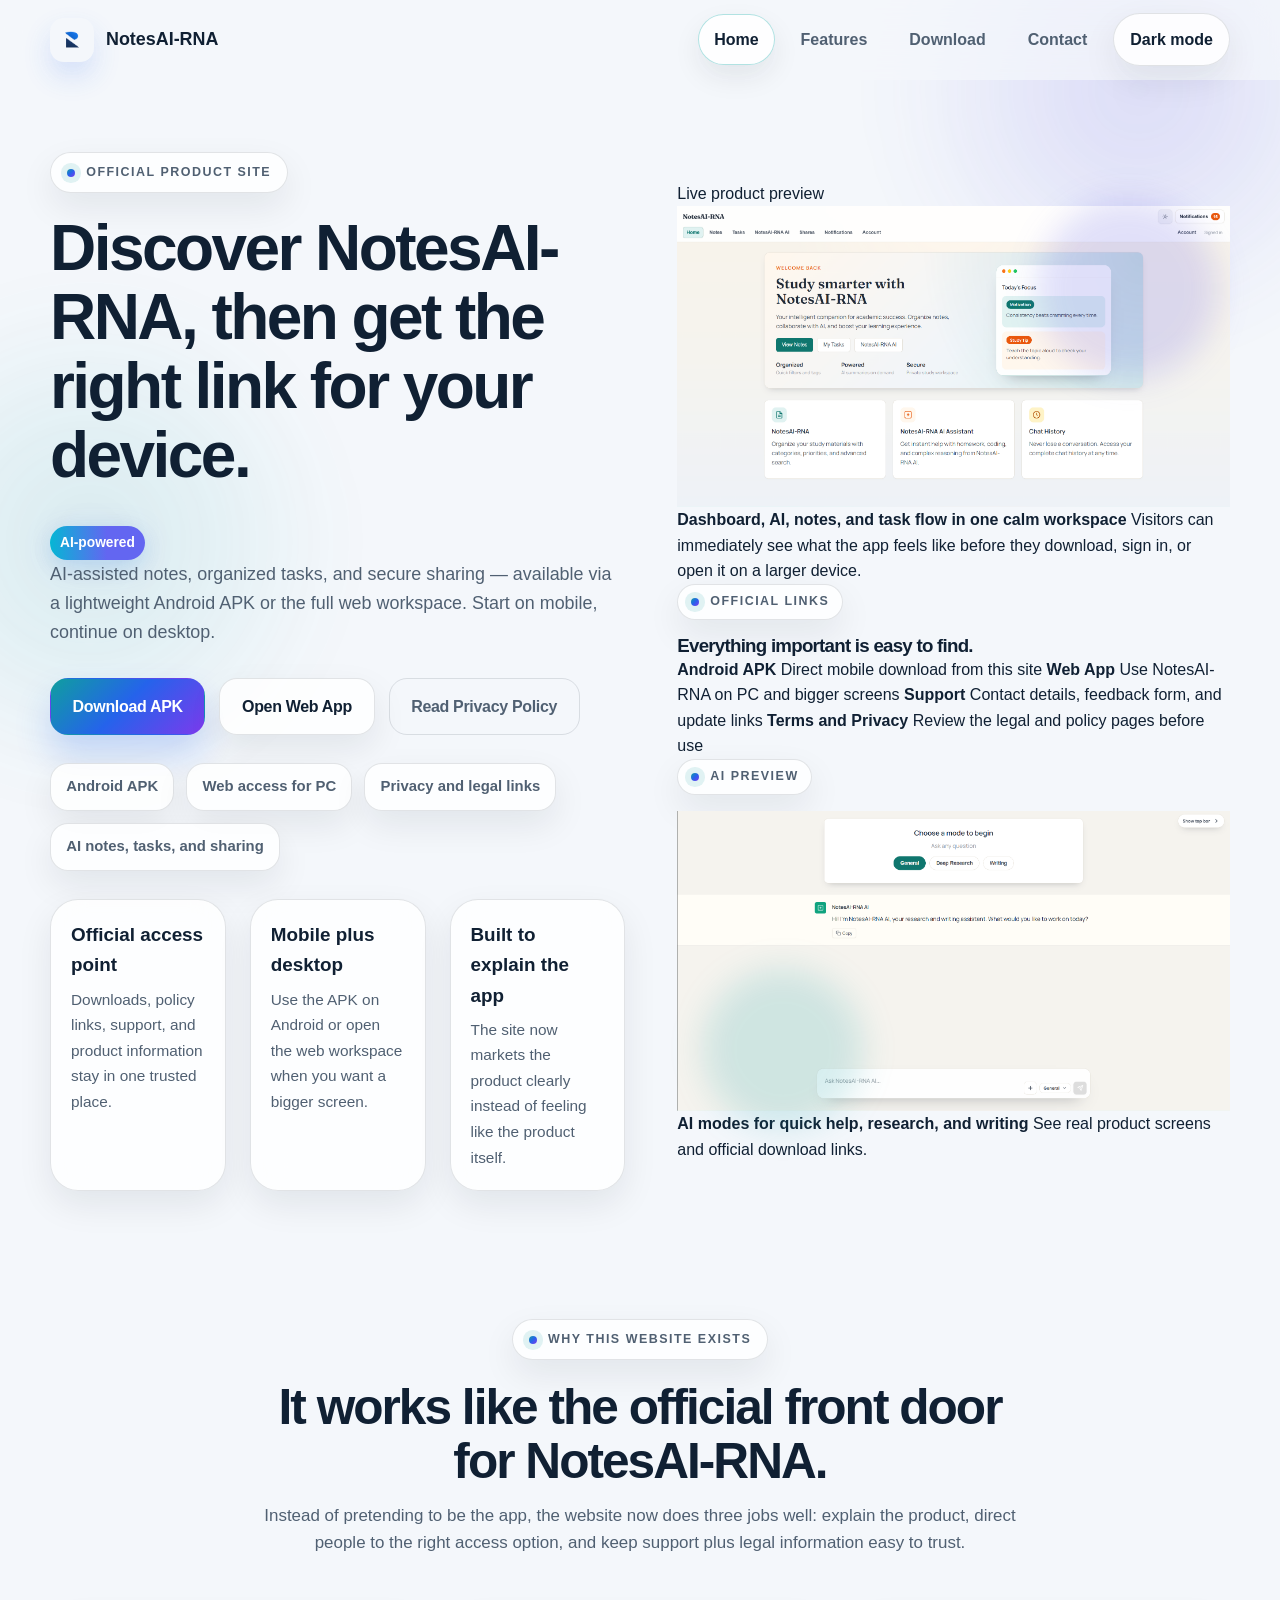
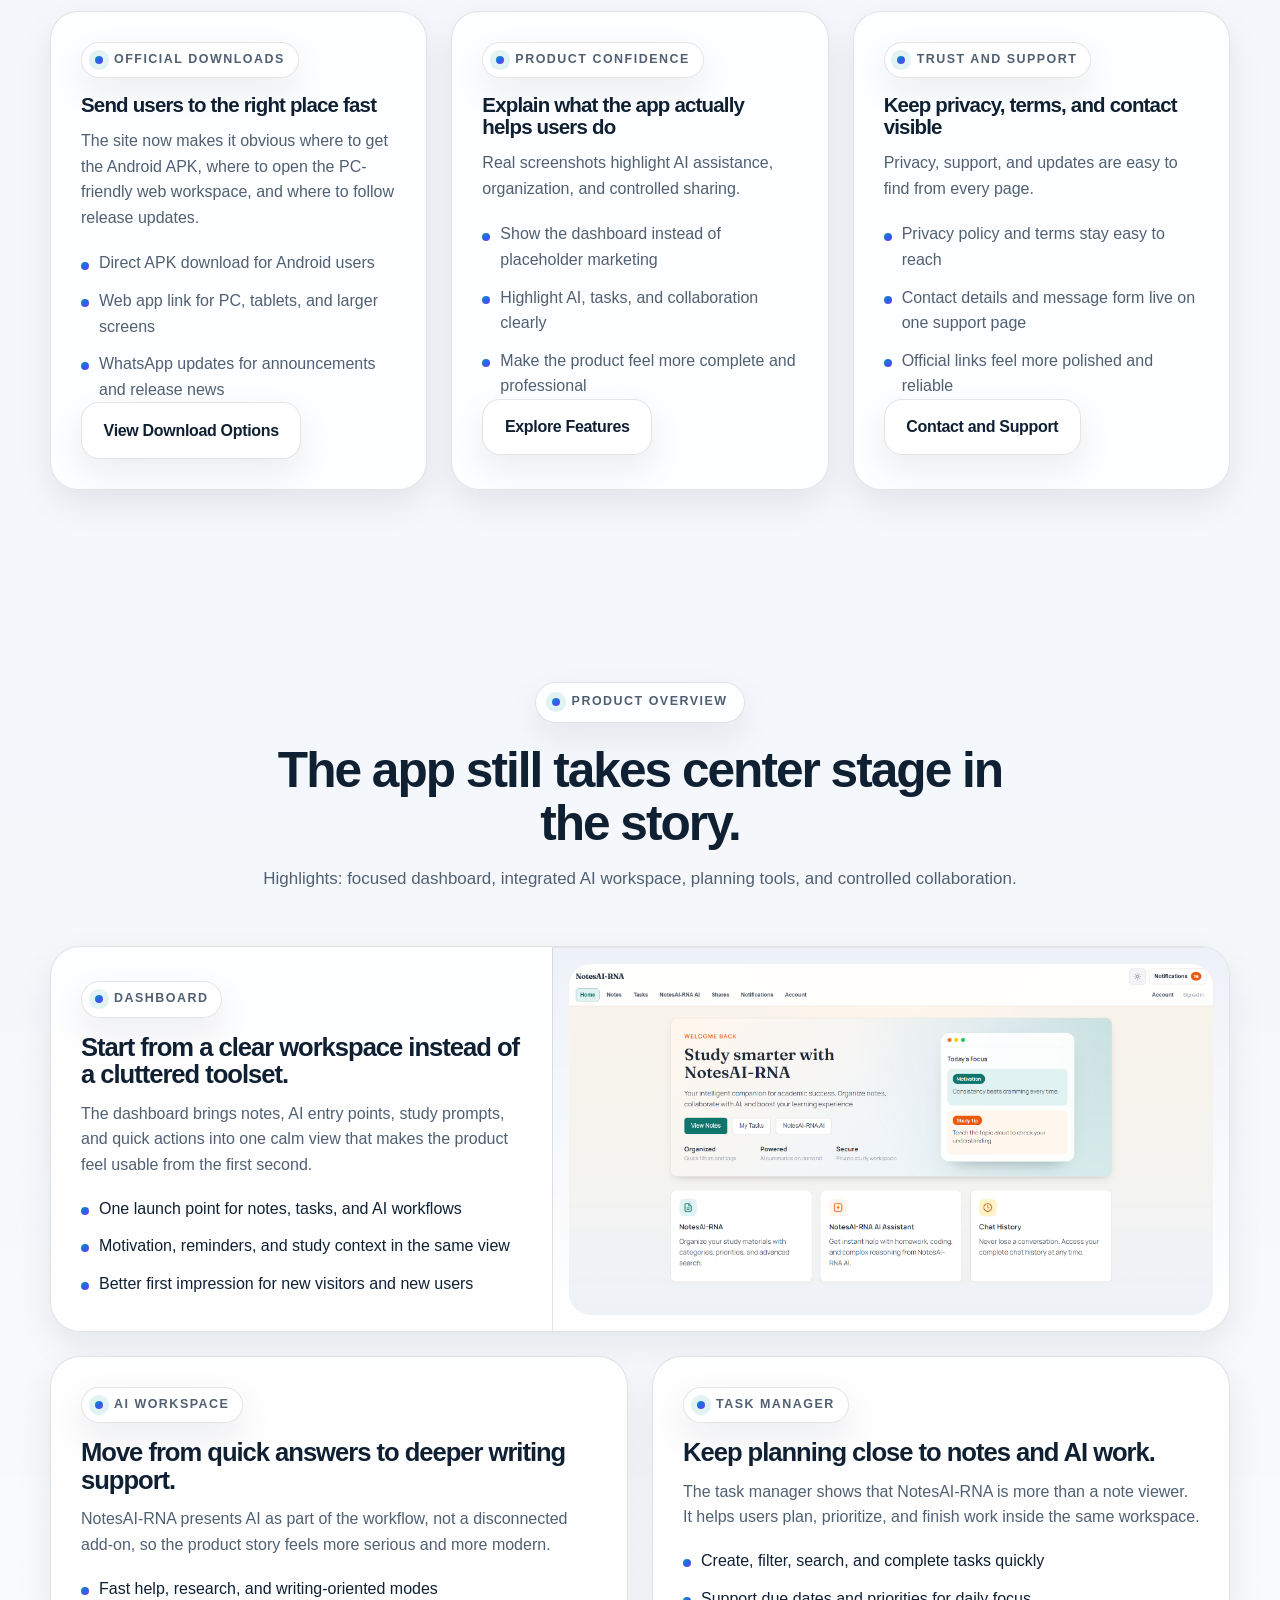
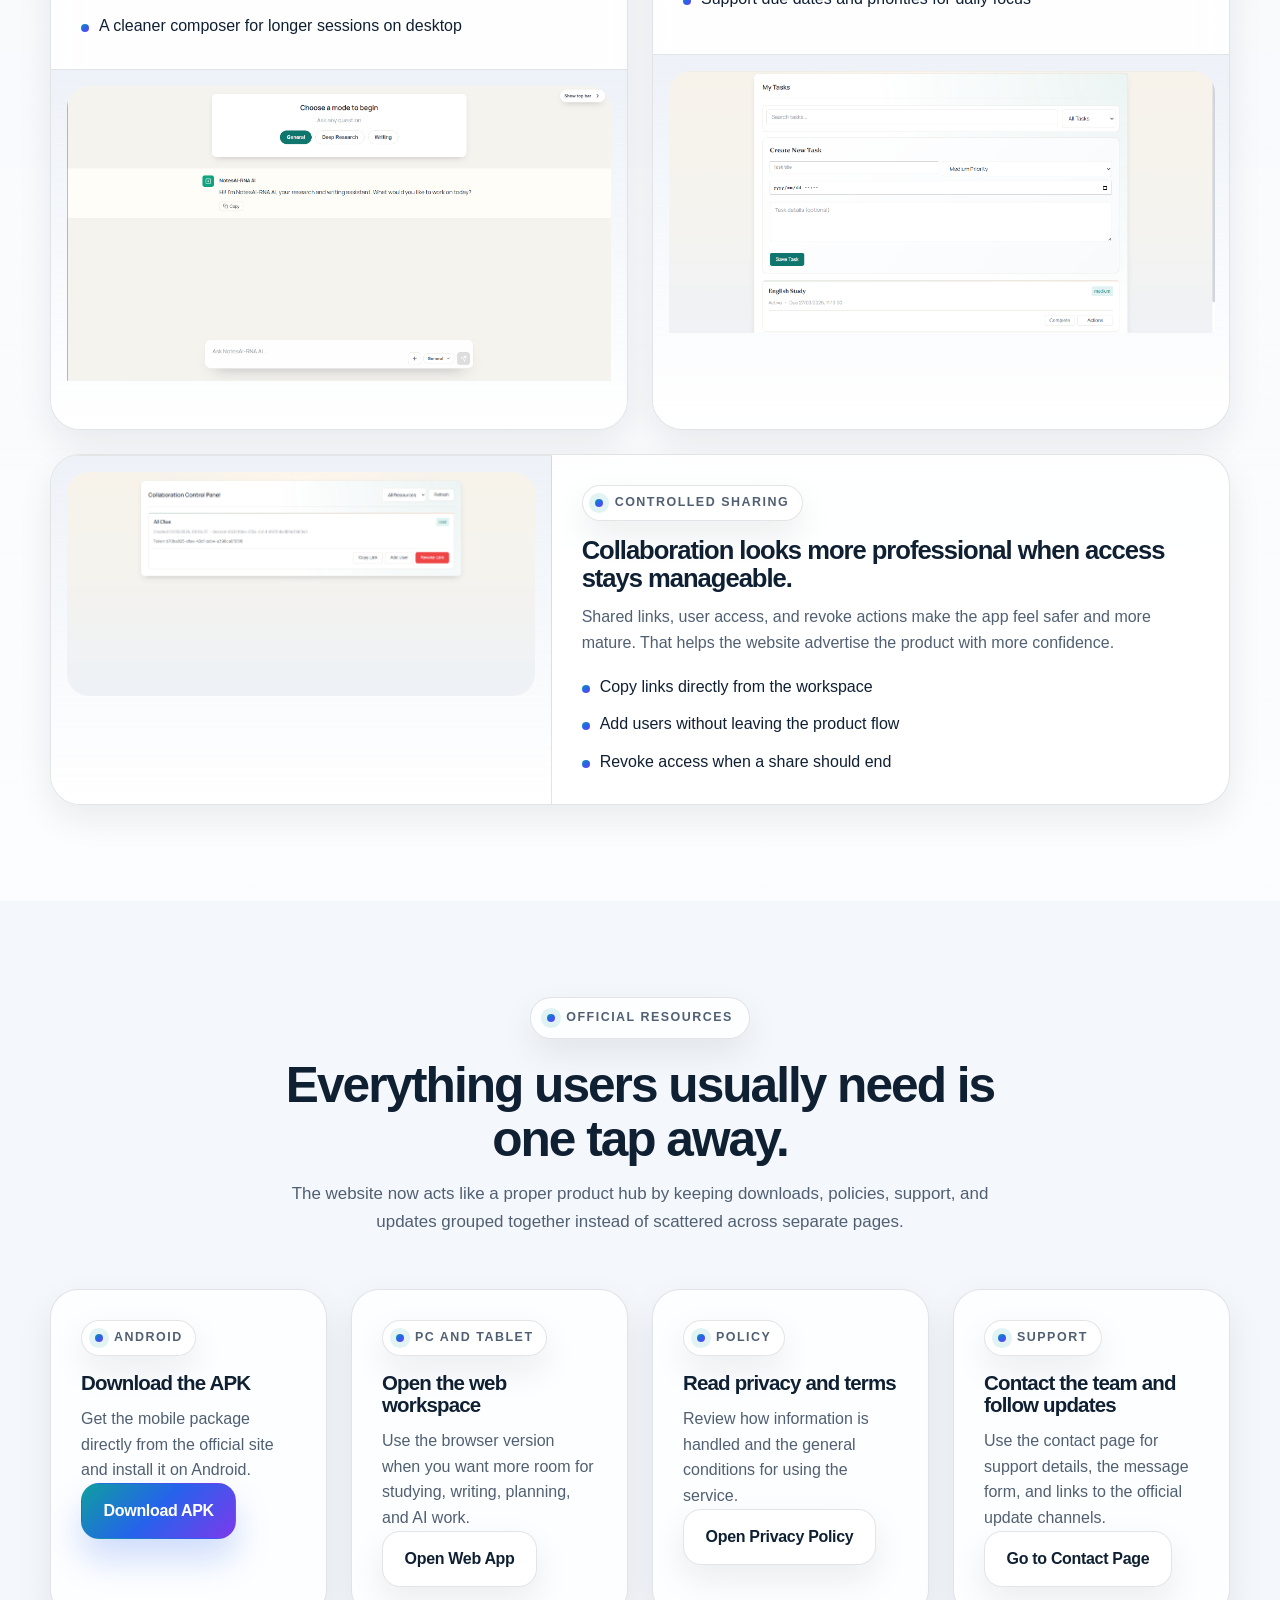
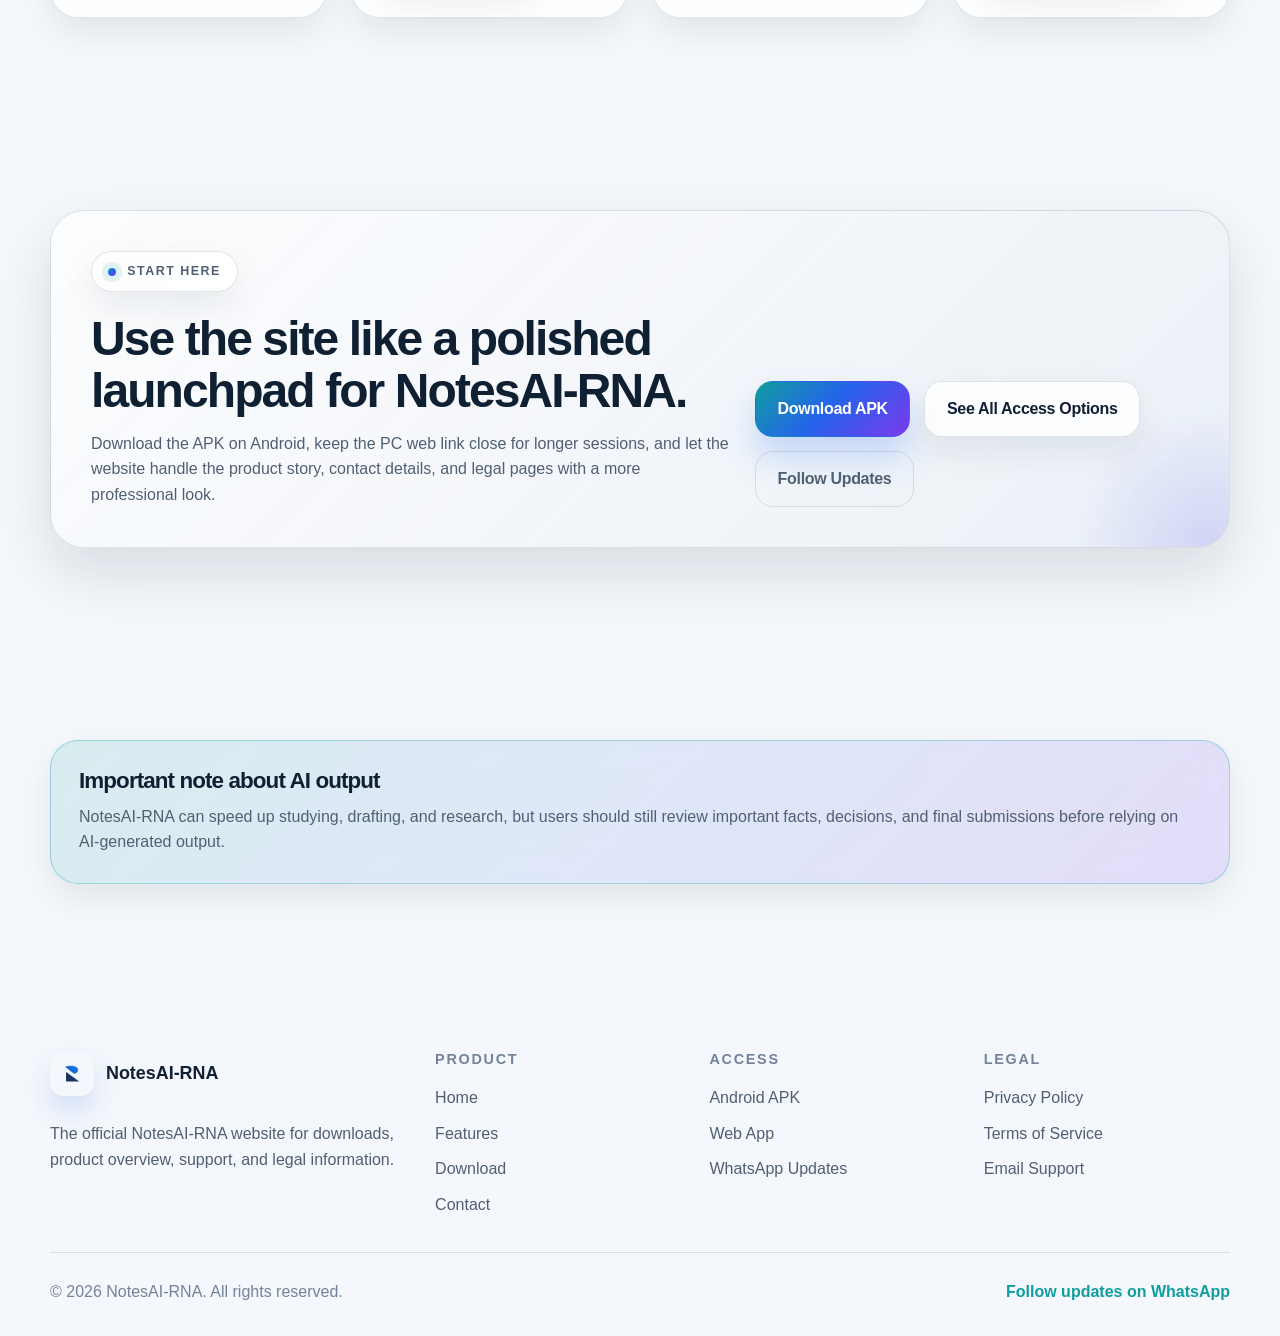
==== commit cc2c7f0f: "fix(copy): tighten marketing copy across site" ====
--- a/index.html
+++ b/index.html
@@ -48,7 +48,7 @@
                     <span class="eyebrow">Official product site</span>
                     <h1>Discover NotesAI-RNA, then get the right link for your device.</h1>
                     <span class="ai-tag">AI-powered</span>
-                    <p>NotesAI-RNA is the app. This website is the official place to understand what it does, download the Android APK, open the web workspace on PC, and access privacy, terms, contact, and update links from one polished hub.</p>
+                    <p>AI-assisted notes, organized tasks, and secure sharing — available via a lightweight Android APK or the full web workspace. Start on mobile, continue on desktop.</p>
                     <div class="hero-actions">
                         <a href="NotesAI-RNA.apk" class="btn btn-primary" download="NotesAI-RNA.apk">Download APK</a>
                         <a href="https://zimproject-frontend.pages.dev/" class="btn btn-secondary" target="_blank" rel="noreferrer">Open Web App</a>
@@ -125,7 +125,7 @@
                         </div>
                         <div class="hero-panel-copy">
                             <strong>AI modes for quick help, research, and writing</strong>
-                            <span>The marketing site now advertises the product better while staying focused on links, downloads, and trust.</span>
+                            <span>See real product screens and official download links.</span>
                         </div>
                     </article>
                 </div>
@@ -156,7 +156,7 @@
                     <article class="surface-card reveal" data-reveal-delay="1">
                         <span class="card-label">Product confidence</span>
                         <h3>Explain what the app actually helps users do</h3>
-                        <p>The homepage now advertises the product with real screenshots and stronger messaging around AI assistance, organization, and controlled sharing.</p>
+                        <p>Real screenshots highlight AI assistance, organization, and controlled sharing.</p>
                         <ul class="feature-list">
                             <li>Show the dashboard instead of placeholder marketing</li>
                             <li>Highlight AI, tasks, and collaboration clearly</li>
@@ -168,7 +168,7 @@
                     <article class="surface-card reveal" data-reveal-delay="2">
                         <span class="card-label">Trust and support</span>
                         <h3>Keep privacy, terms, and contact visible</h3>
-                        <p>Visitors should not hunt for important information. This version gives legal pages, support contact, and update channels a clearer home across the site.</p>
+                        <p>Privacy, support, and updates are easy to find from every page.</p>
                         <ul class="feature-list">
                             <li>Privacy policy and terms stay easy to reach</li>
                             <li>Contact details and message form live on one support page</li>
@@ -185,7 +185,7 @@
                 <div class="section-intro reveal">
                     <span class="eyebrow">Product overview</span>
                     <h2>The app still takes center stage in the story.</h2>
-                    <p>These product highlights help the website advertise NotesAI-RNA properly: a focused dashboard, an AI workspace, planning tools, and collaboration controls that feel ready for real use.</p>
+                    <p>Highlights: focused dashboard, integrated AI workspace, planning tools, and controlled collaboration.</p>
                 </div>
 
                 <div class="product-grid">
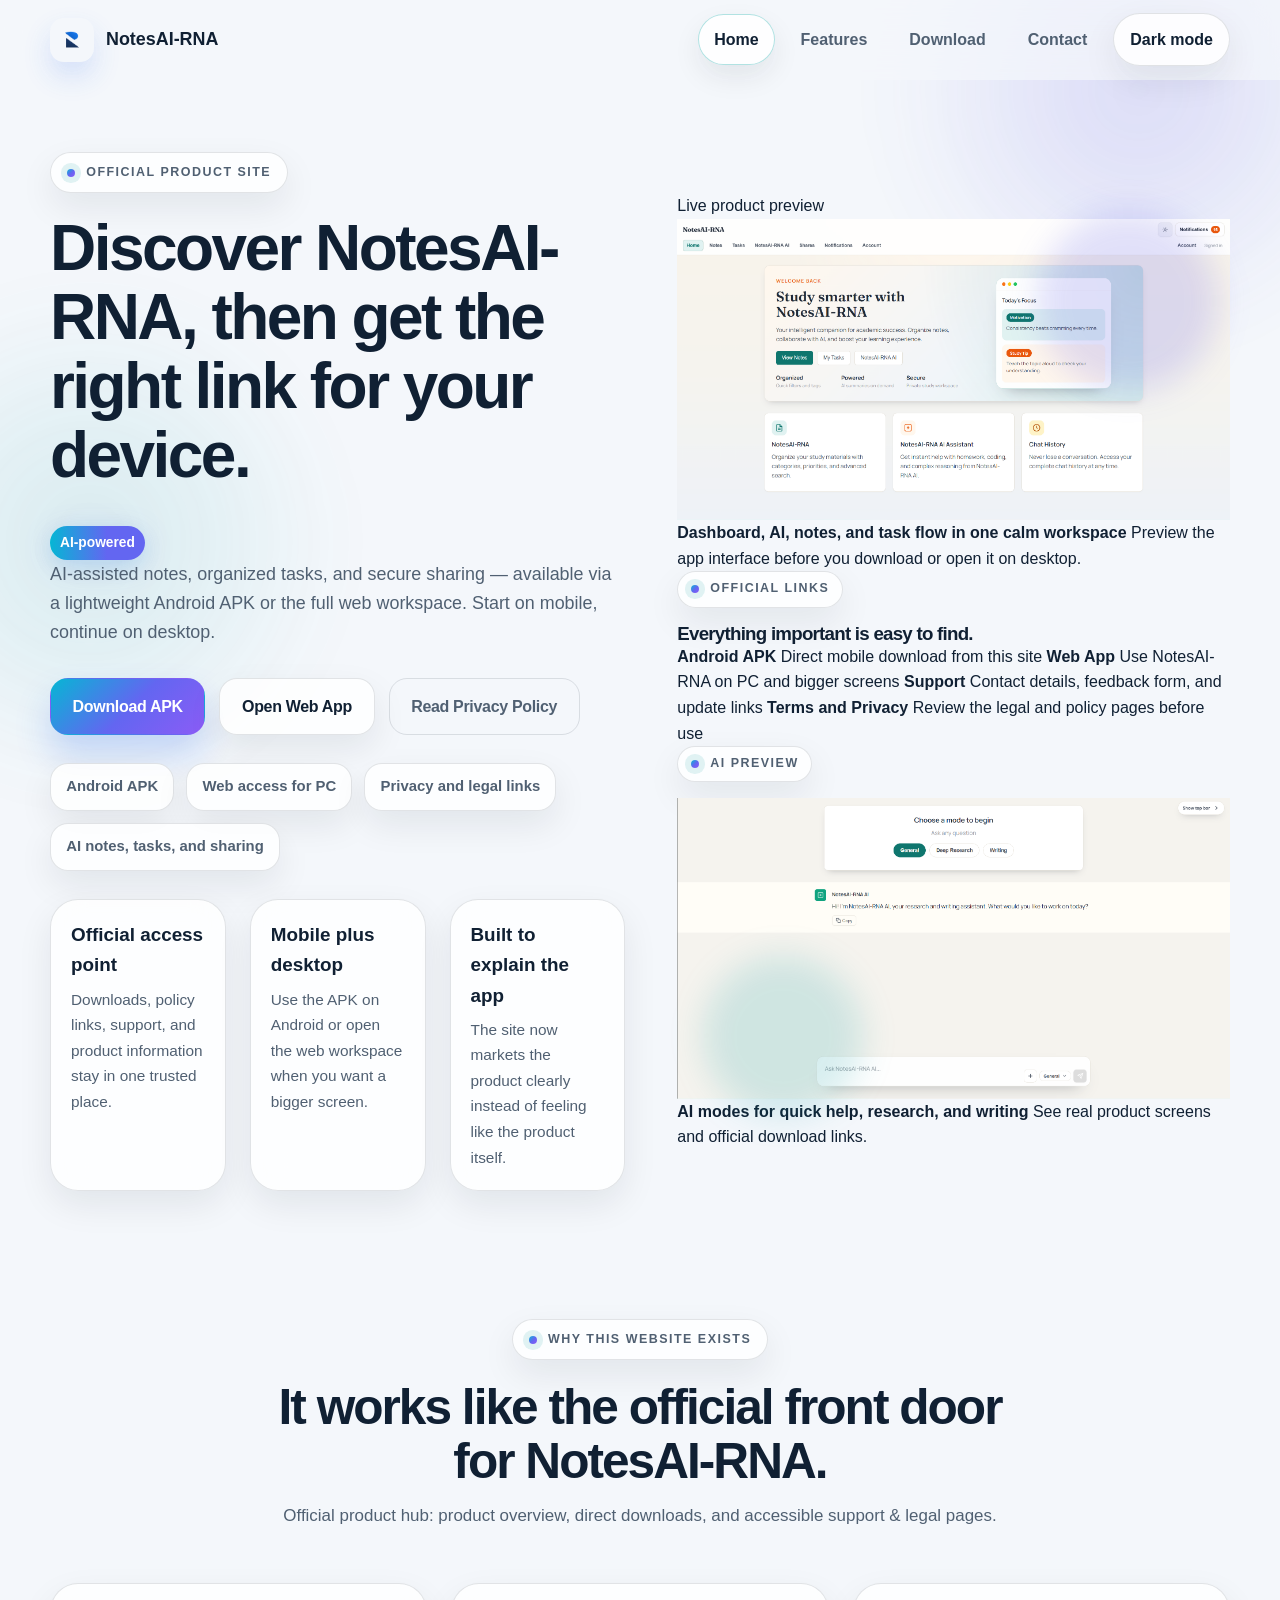
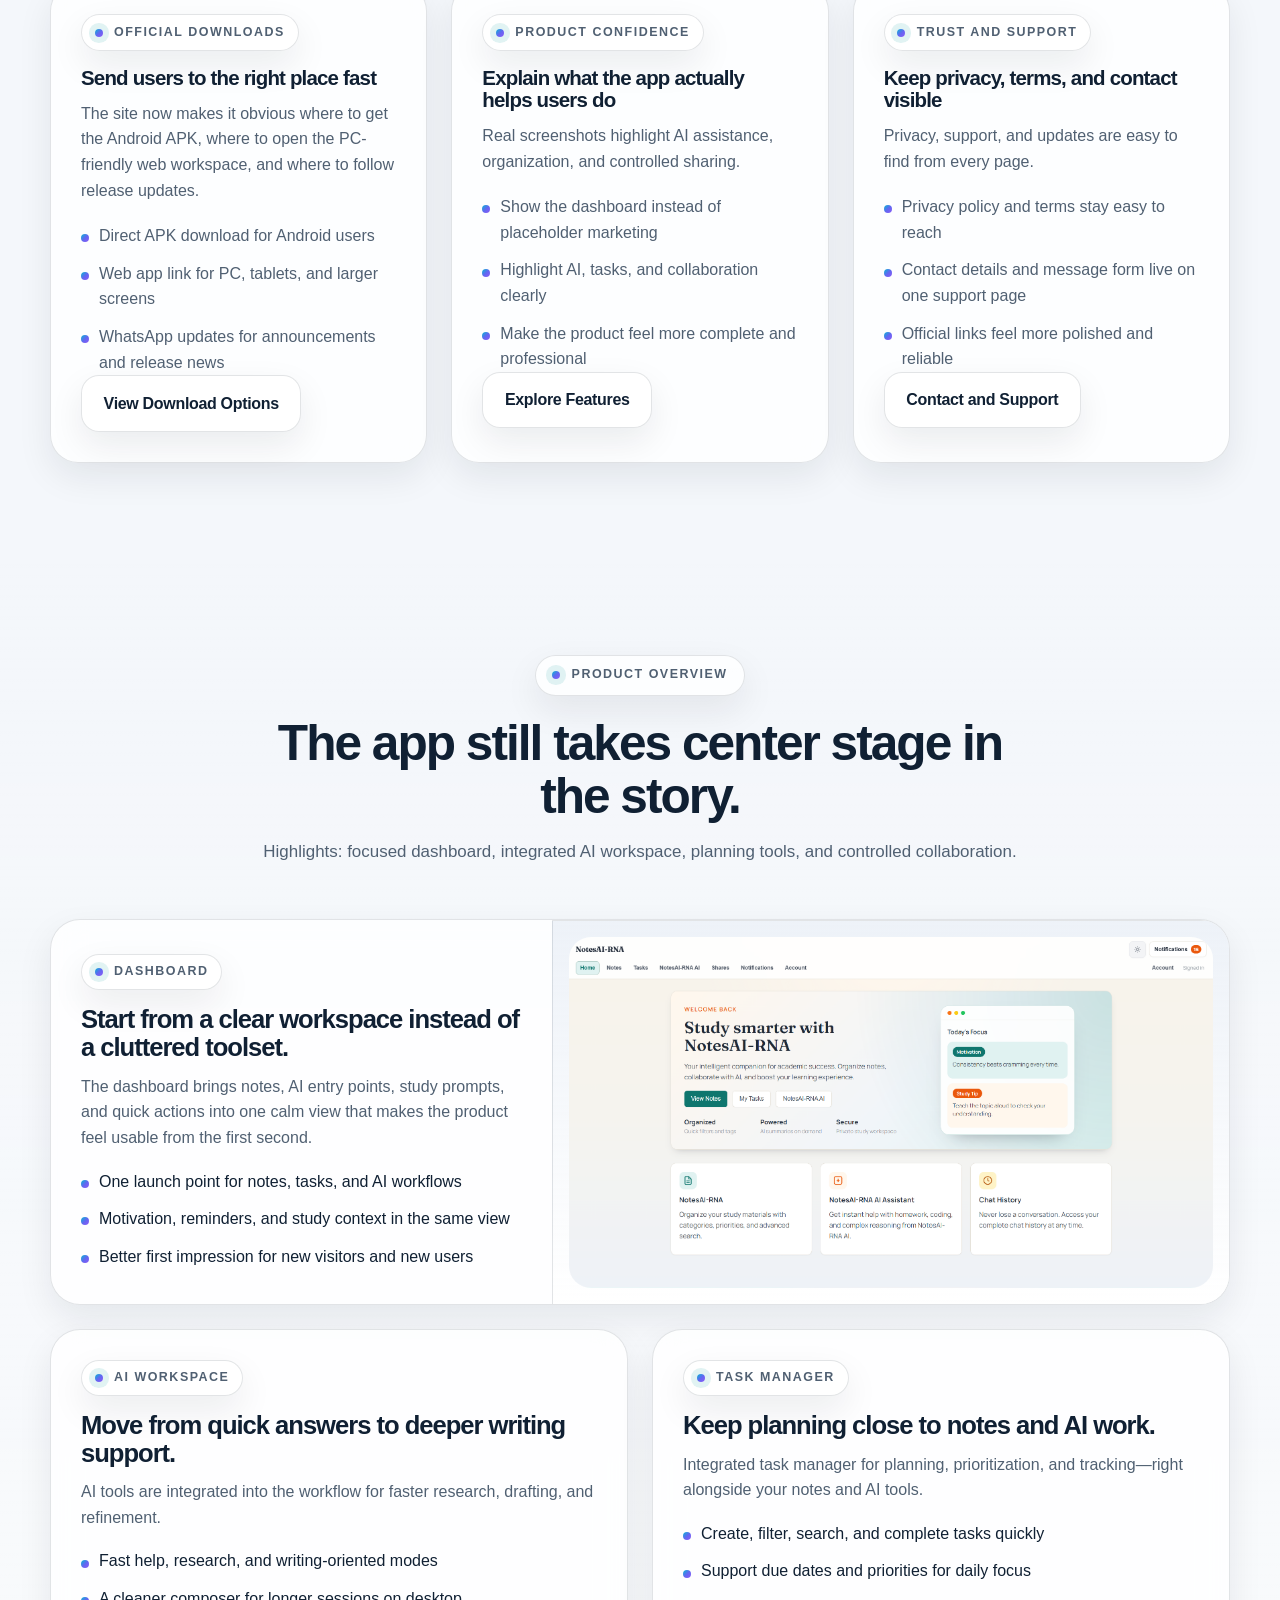
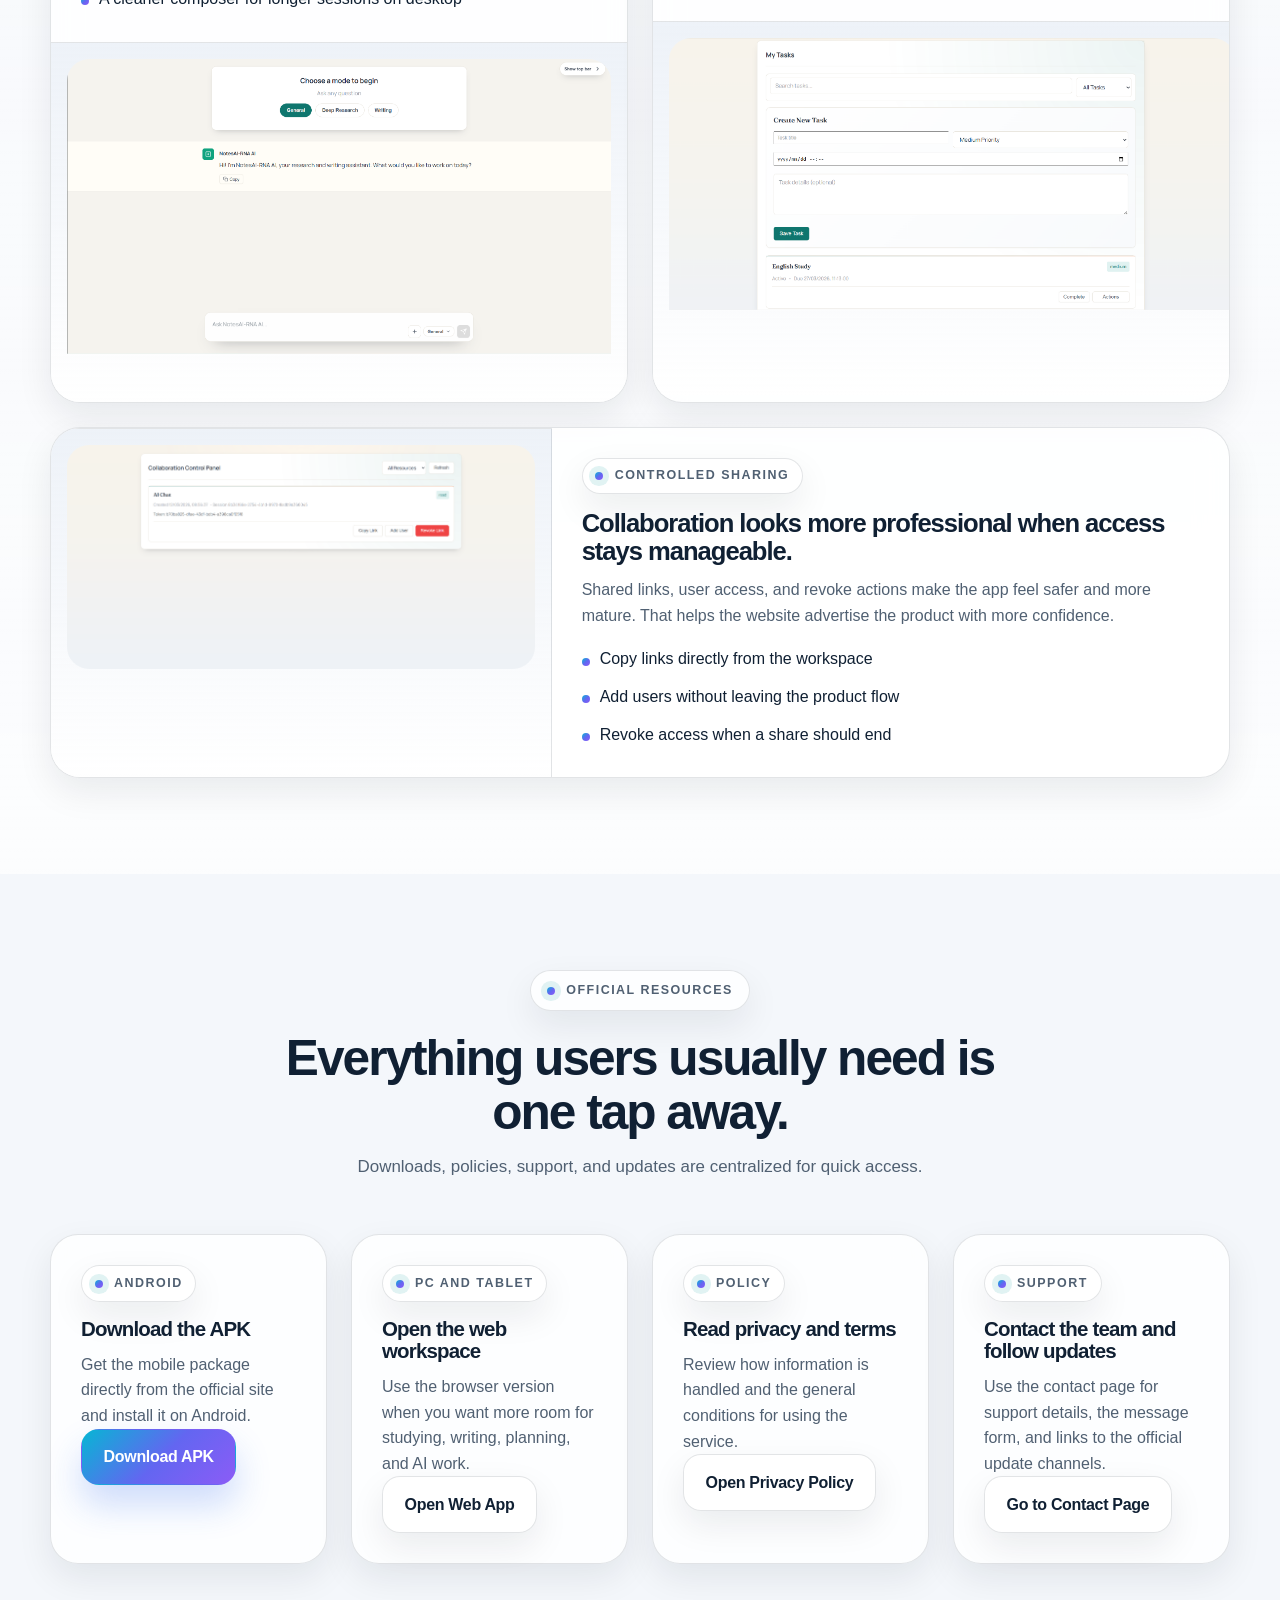
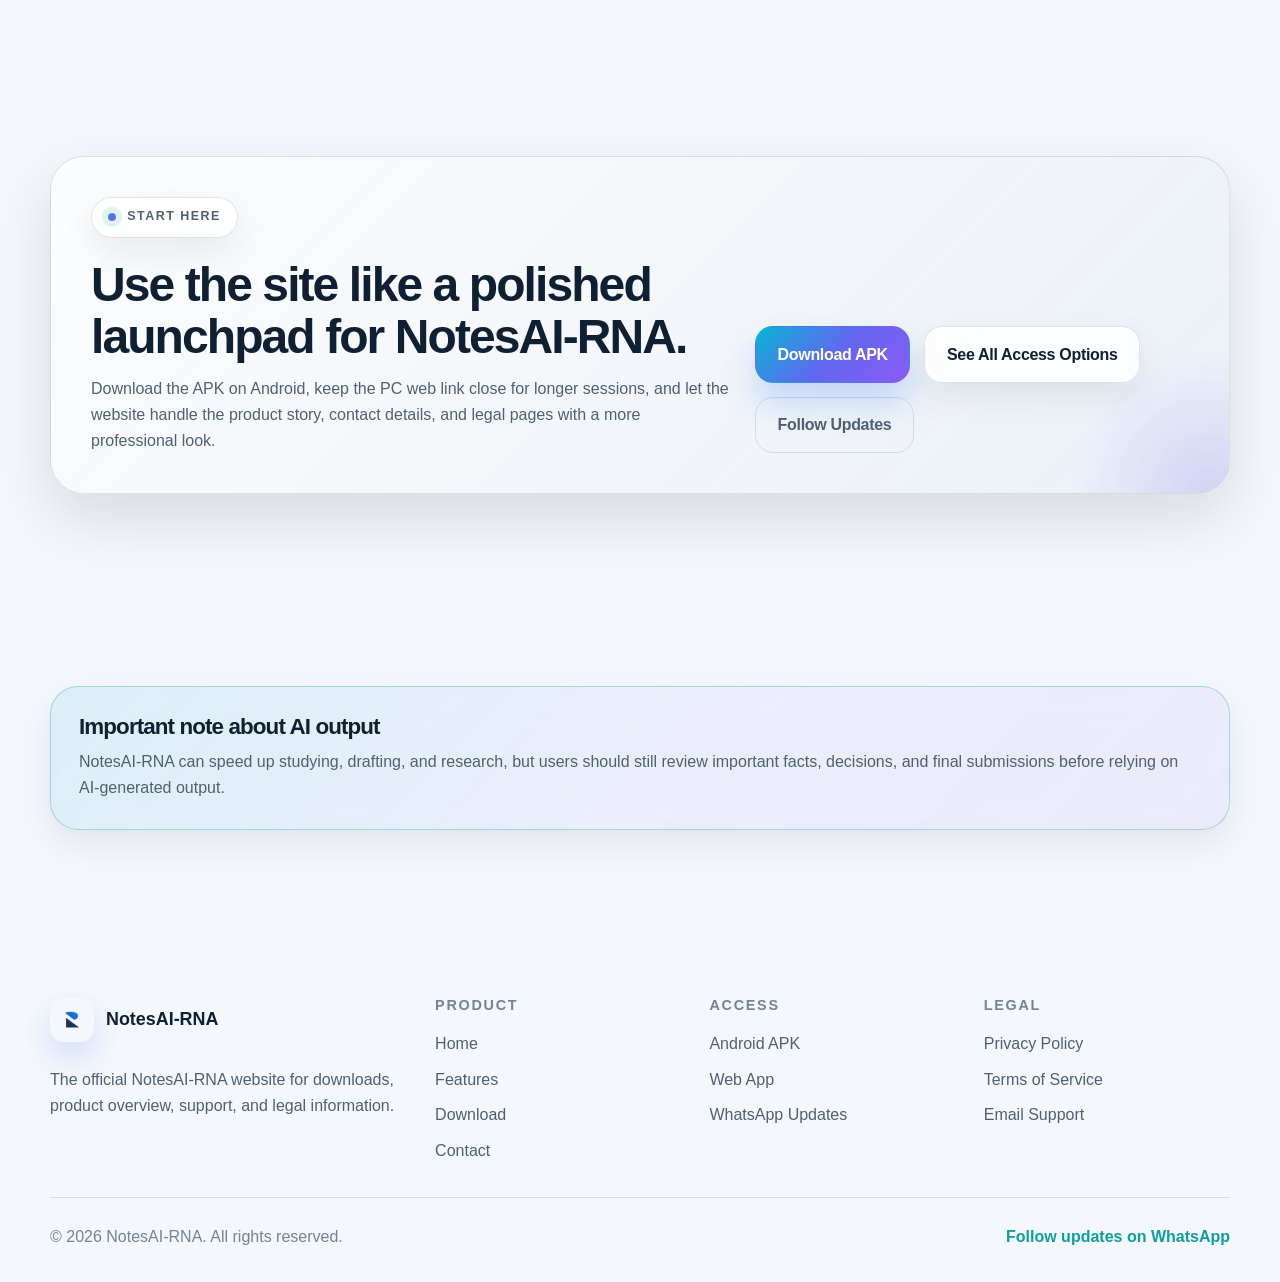
==== commit ab7a3da8: "fix(copy): concise, professional marketing copy for homepage and features" ====
--- a/index.html
+++ b/index.html
@@ -91,7 +91,7 @@
                         </div>
                         <div class="hero-panel-copy">
                             <strong>Dashboard, AI, notes, and task flow in one calm workspace</strong>
-                            <span>Visitors can immediately see what the app feels like before they download, sign in, or open it on a larger device.</span>
+                            <span>Preview the app interface before you download or open it on desktop.</span>
                         </div>
                     </article>
 
@@ -137,7 +137,7 @@
                 <div class="section-intro reveal">
                     <span class="eyebrow">Why this website exists</span>
                     <h2>It works like the official front door for NotesAI-RNA.</h2>
-                    <p>Instead of pretending to be the app, the website now does three jobs well: explain the product, direct people to the right access option, and keep support plus legal information easy to trust.</p>
+                    <p>Official product hub: product overview, direct downloads, and accessible support &amp; legal pages.</p>
                 </div>
 
                 <div class="platform-grid">
@@ -209,7 +209,7 @@
                         <div class="product-copy">
                             <span class="card-label">AI workspace</span>
                             <h3>Move from quick answers to deeper writing support.</h3>
-                            <p>NotesAI-RNA presents AI as part of the workflow, not a disconnected add-on, so the product story feels more serious and more modern.</p>
+                            <p>AI tools are integrated into the workflow for faster research, drafting, and refinement.</p>
                             <ul class="feature-list product-points">
                                 <li>Fast help, research, and writing-oriented modes</li>
                                 <li>A cleaner composer for longer sessions on desktop</li>
@@ -224,7 +224,7 @@
                         <div class="product-copy">
                             <span class="card-label">Task manager</span>
                             <h3>Keep planning close to notes and AI work.</h3>
-                            <p>The task manager shows that NotesAI-RNA is more than a note viewer. It helps users plan, prioritize, and finish work inside the same workspace.</p>
+                            <p>Integrated task manager for planning, prioritization, and tracking—right alongside your notes and AI tools.</p>
                             <ul class="feature-list product-points">
                                 <li>Create, filter, search, and complete tasks quickly</li>
                                 <li>Support due dates and priorities for daily focus</li>
@@ -259,7 +259,7 @@
                 <div class="section-intro reveal">
                     <span class="eyebrow">Official resources</span>
                     <h2>Everything users usually need is one tap away.</h2>
-                    <p>The website now acts like a proper product hub by keeping downloads, policies, support, and updates grouped together instead of scattered across separate pages.</p>
+                    <p>Downloads, policies, support, and updates are centralized for quick access.</p>
                 </div>
 
                 <div class="info-grid">
--- a/css/style.css
+++ b/css/style.css
@@ -19,8 +19,9 @@
     --accent: #4f46e5;
     --accent-soft: #7c3aed;
     --warm: #f59e0b;
-    --gradient: linear-gradient(135deg, #0f9e9f 0%, #2563eb 48%, #7c3aed 100%);
-    --gradient-soft: linear-gradient(135deg, rgba(15, 158, 159, 0.12) 0%, rgba(37, 99, 235, 0.1) 48%, rgba(124, 58, 237, 0.14) 100%);
+    /* updated gradient palette for a cleaner AI look */
+    --gradient: linear-gradient(135deg, #06b6d4 0%, #6366f1 52%, #8b5cf6 100%);
+    --gradient-soft: linear-gradient(135deg, rgba(6, 182, 212, 0.10) 0%, rgba(99,102,241,0.06) 52%, rgba(139,92,246,0.08) 100%);
     --shadow-soft: 0 14px 35px rgba(15, 23, 42, 0.08);
     --shadow-card: 0 25px 60px rgba(15, 23, 42, 0.12);
     --font-heading: "Sora", sans-serif;
@@ -930,6 +931,44 @@
 
 .contact-grid {
     align-items: start;
+}
+
+/* Make contact columns match heights and center the right-side content
+   to avoid awkward empty space where the form used to be. */
+.contact-grid {
+    display: grid;
+    grid-template-columns: repeat(2, minmax(0, 1fr));
+    gap: 28px;
+    align-items: stretch; /* ensure both columns are equal height */
+}
+
+.contact-stack {
+    display: grid;
+    gap: 20px;
+}
+
+.contact-method {
+    padding: 24px;
+    min-height: 120px;
+}
+
+.contact-form {
+    padding: 28px;
+    display: flex;
+    flex-direction: column;
+    justify-content: center; /* vertically center short content */
+    border-radius: 20px;
+}
+
+@media (max-width: 860px) {
+    .contact-grid {
+        grid-template-columns: 1fr;
+        align-items: start;
+    }
+
+    .contact-form {
+        justify-content: flex-start;
+    }
 }
 
 .contact-stack {
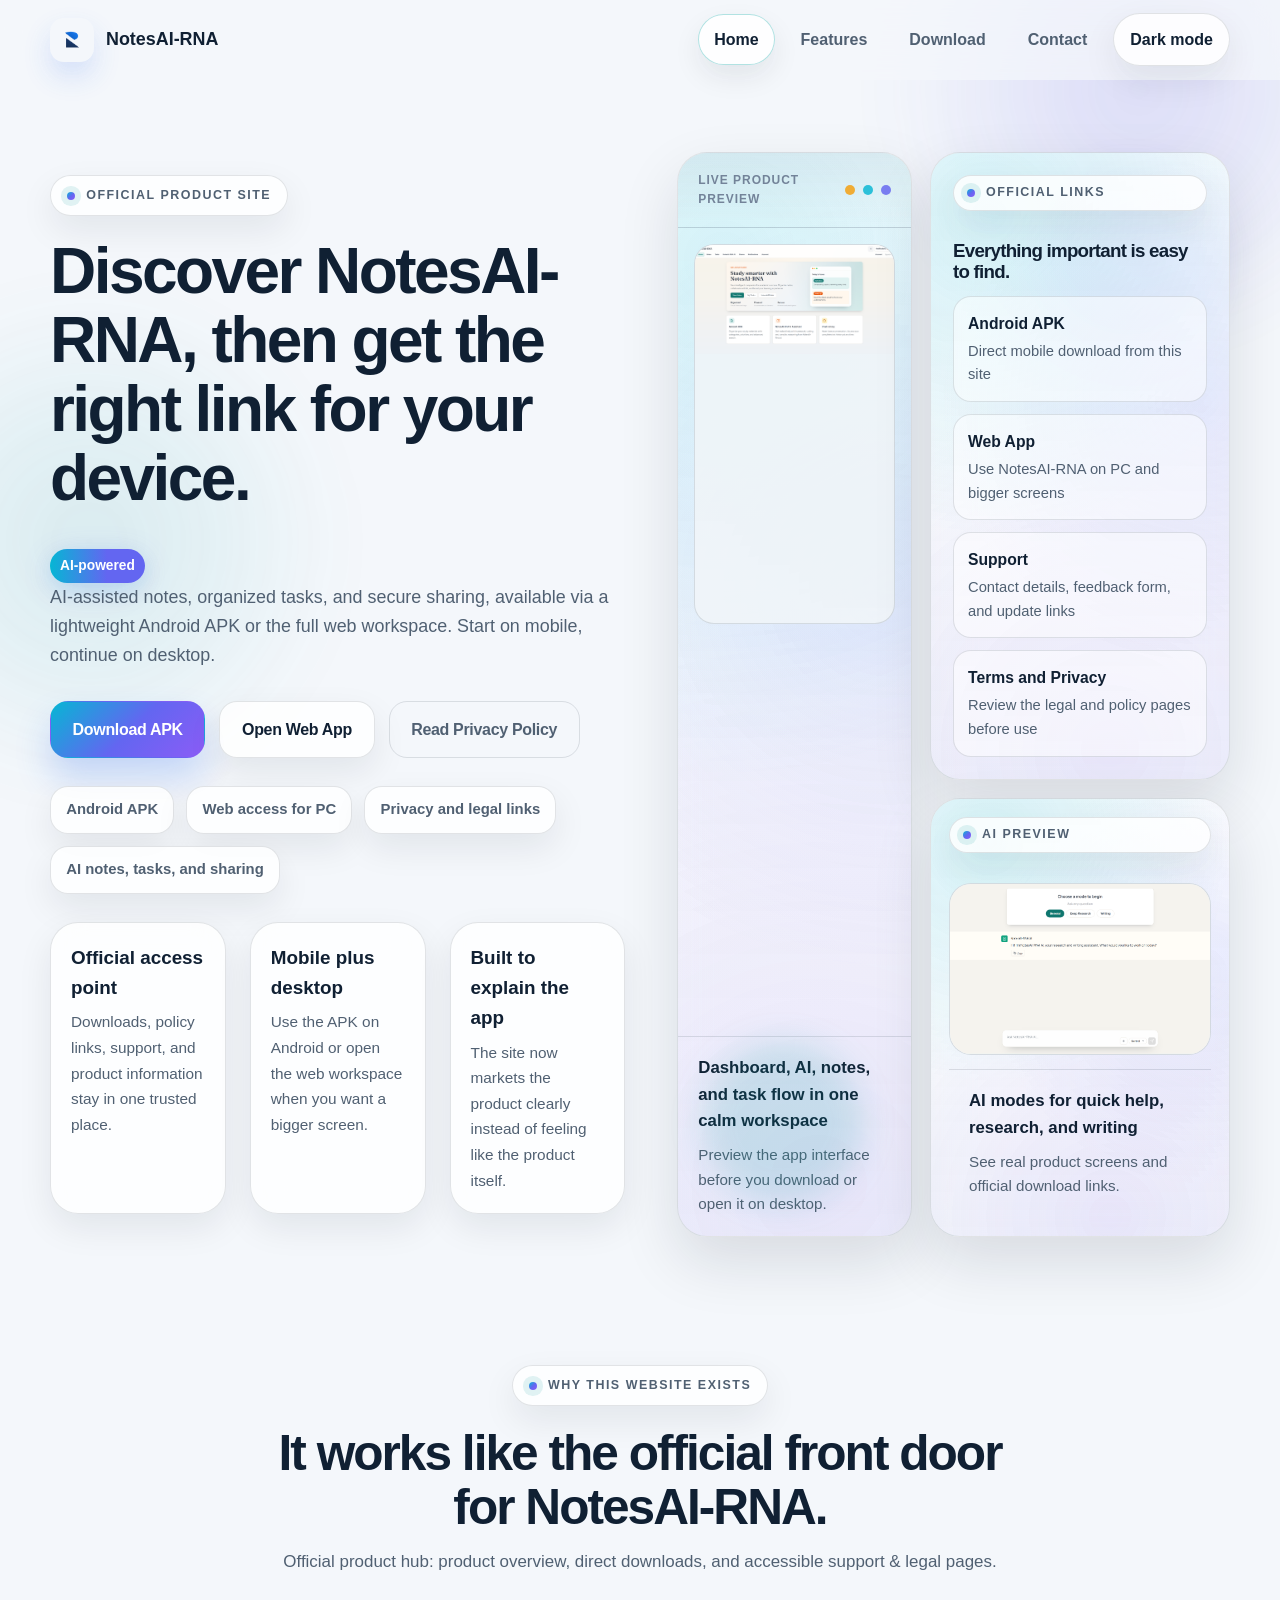
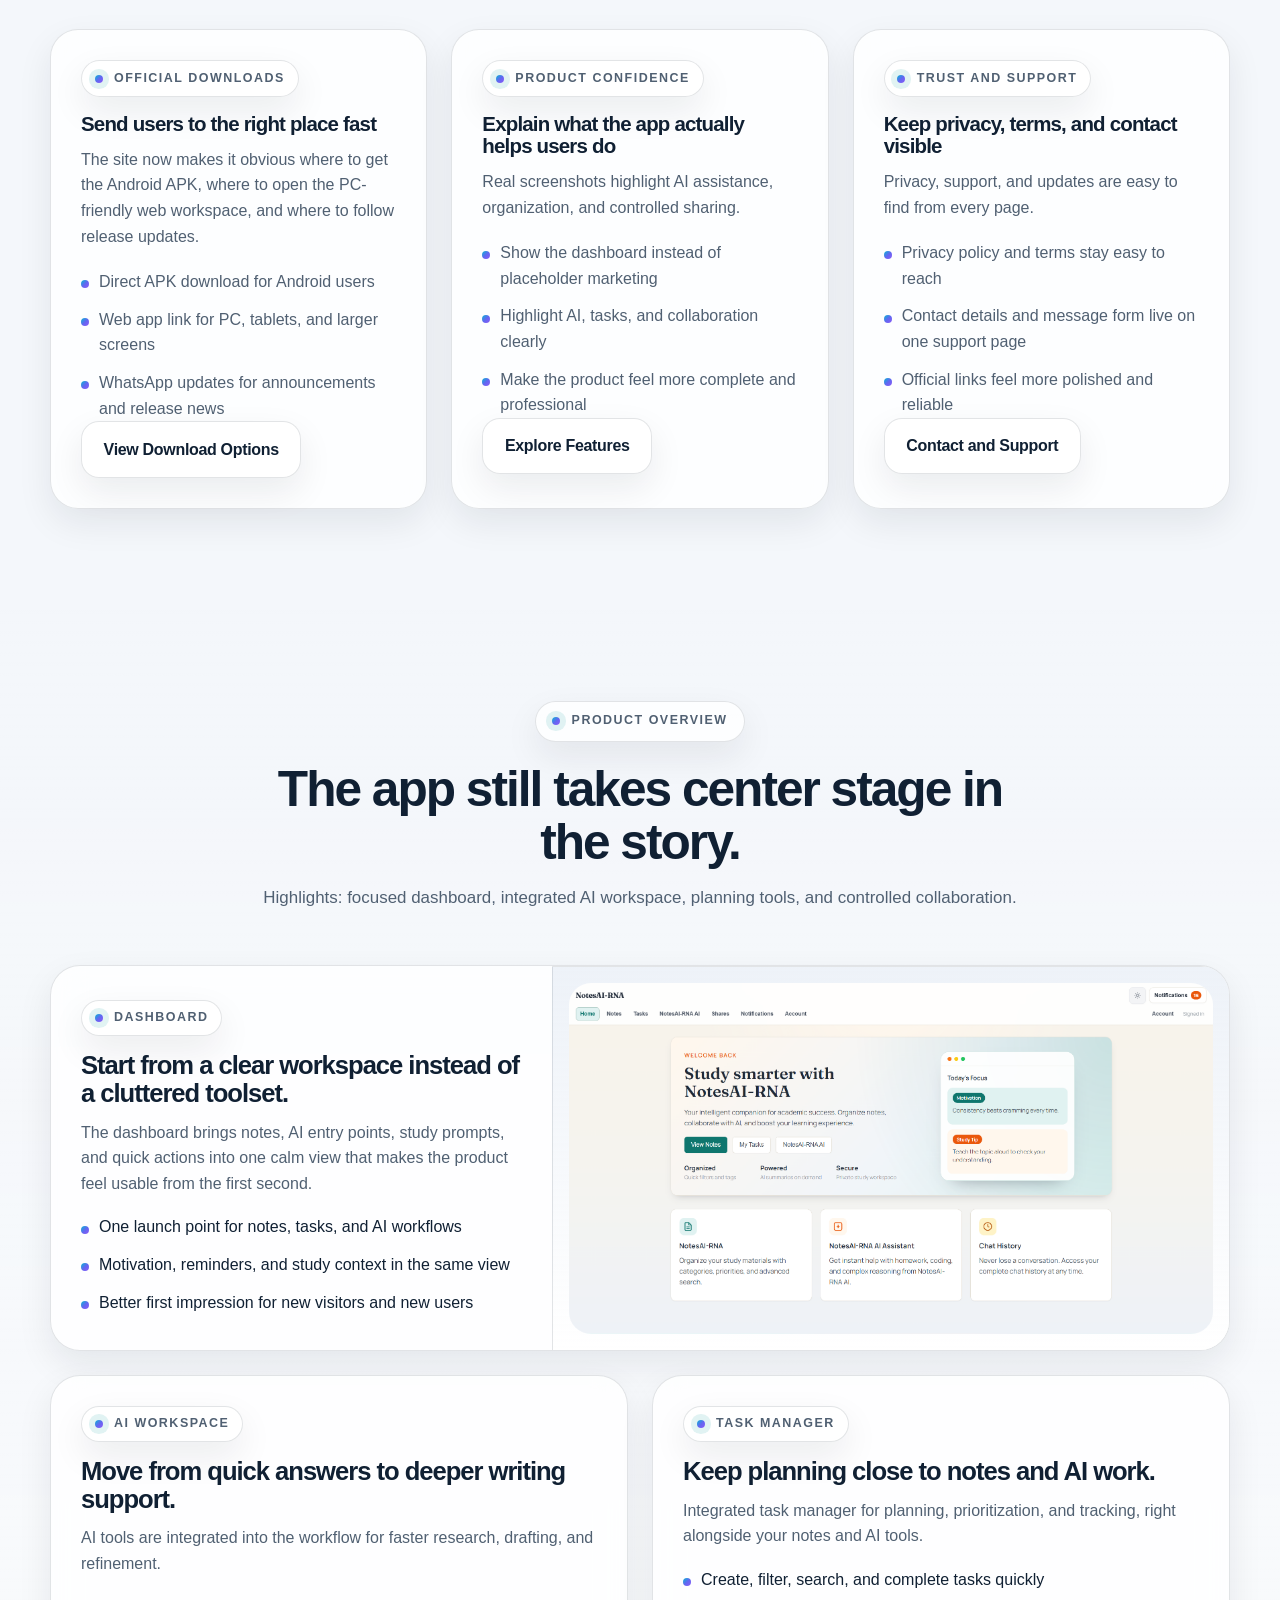
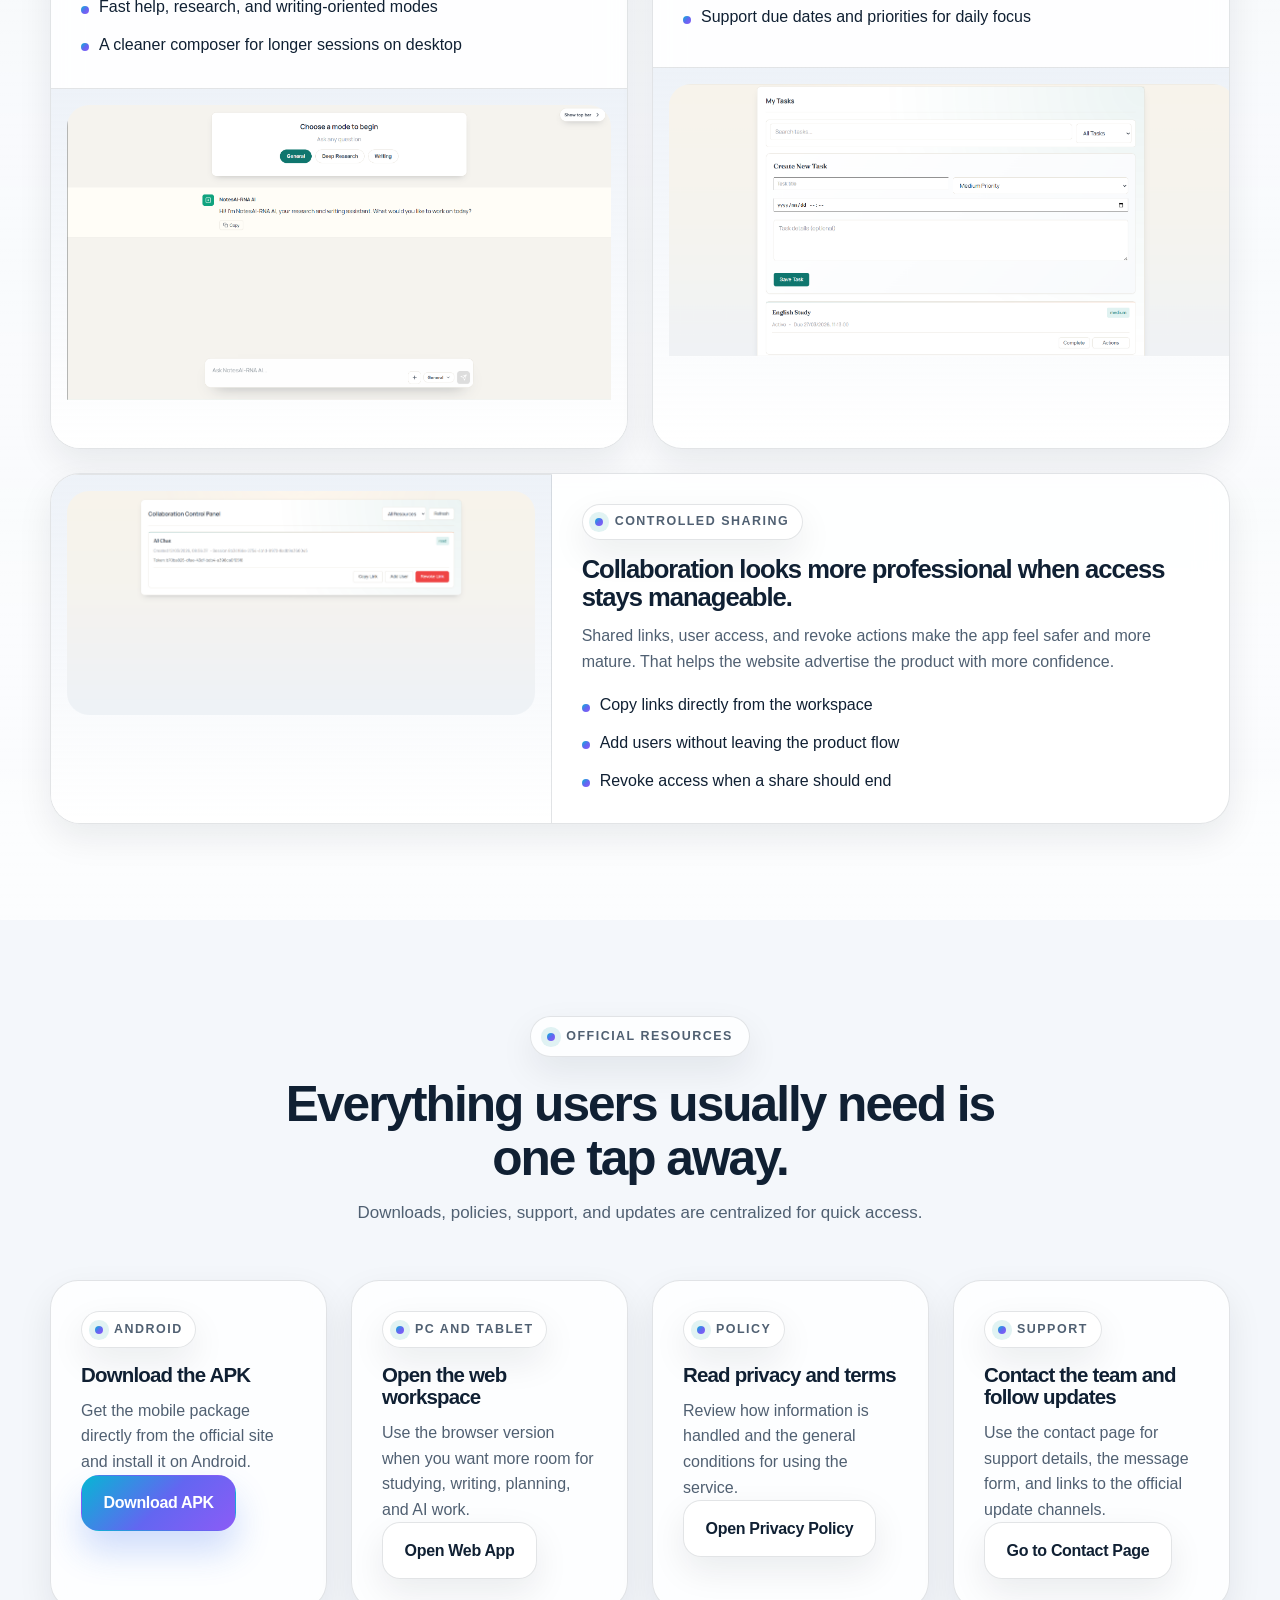
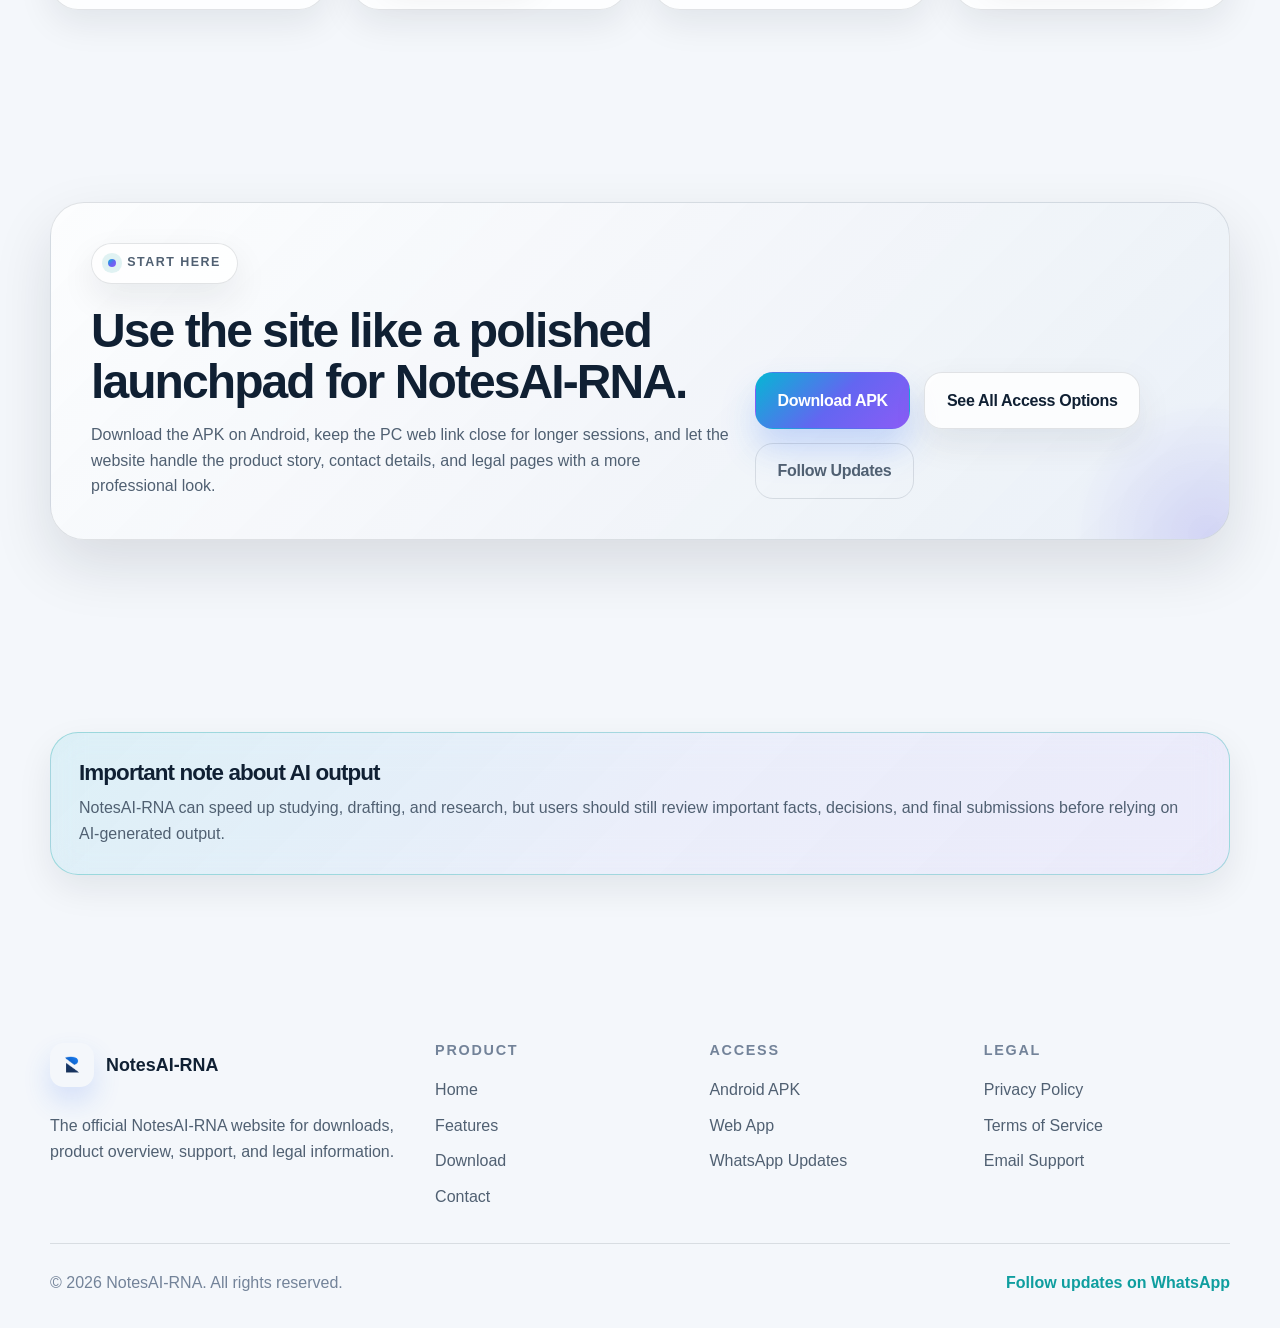
==== commit 6d1fc4dc: "feat(site): professional landing, official download hub" ====
--- a/index.html
+++ b/index.html
@@ -11,7 +11,7 @@
     <link href="https://fonts.googleapis.com/css2?family=Manrope:wght@400;500;600;700;800&family=Sora:wght@500;600;700;800&display=swap" rel="stylesheet">
     <link rel="icon" href="favicon.svg" type="image/svg+xml">
     <meta name="theme-color" content="#0f9e9f">
-    <meta property="og:title" content="NotesAI-RNA — AI-powered Notes & Tasks">
+    <meta property="og:title" content="NotesAI-RNA - AI-powered Notes & Tasks">
     <meta property="og:description" content="Lightweight Android APK + web workspace. AI-assisted notes, tasks, and safe sharing. Download or open the web app.">
     <meta property="og:image" content="screenshots/dashboad.png">
     <meta name="twitter:card" content="summary_large_image">
@@ -48,7 +48,7 @@
                     <span class="eyebrow">Official product site</span>
                     <h1>Discover NotesAI-RNA, then get the right link for your device.</h1>
                     <span class="ai-tag">AI-powered</span>
-                    <p>AI-assisted notes, organized tasks, and secure sharing — available via a lightweight Android APK or the full web workspace. Start on mobile, continue on desktop.</p>
+                    <p>AI-assisted notes, organized tasks, and secure sharing, available via a lightweight Android APK or the full web workspace. Start on mobile, continue on desktop.</p>
                     <div class="hero-actions">
                         <a href="NotesAI-RNA.apk" class="btn btn-primary" download="NotesAI-RNA.apk">Download APK</a>
                         <a href="https://zimproject-frontend.pages.dev/" class="btn btn-secondary" target="_blank" rel="noreferrer">Open Web App</a>
@@ -224,7 +224,7 @@
                         <div class="product-copy">
                             <span class="card-label">Task manager</span>
                             <h3>Keep planning close to notes and AI work.</h3>
-                            <p>Integrated task manager for planning, prioritization, and tracking—right alongside your notes and AI tools.</p>
+                            <p>Integrated task manager for planning, prioritization, and tracking, right alongside your notes and AI tools.</p>
                             <ul class="feature-list product-points">
                                 <li>Create, filter, search, and complete tasks quickly</li>
                                 <li>Support due dates and priorities for daily focus</li>
--- a/css/style.css
+++ b/css/style.css
@@ -534,6 +534,198 @@
     background: rgba(15, 158, 159, 0.16);
 }
 
+/* Hero panel layout used on the homepage */
+.hero-visual.hero-stack {
+    min-height: 560px;
+    display: grid;
+    grid-template-columns: minmax(0, 1fr) 300px;
+    grid-template-rows: 1fr auto;
+    gap: 18px;
+    align-content: start;
+}
+
+.hero-panel {
+    position: relative;
+    overflow: hidden;
+    border-radius: 30px;
+    border: 1px solid var(--border);
+    background: linear-gradient(180deg, rgba(255, 255, 255, 0.82), rgba(241, 245, 249, 0.72));
+    box-shadow: var(--shadow-card);
+    backdrop-filter: blur(18px);
+}
+
+[data-theme="dark"] .hero-panel {
+    background: linear-gradient(180deg, rgba(13, 23, 40, 0.9), rgba(9, 16, 27, 0.82));
+}
+
+.hero-panel::before {
+    content: "";
+    position: absolute;
+    inset: -2px;
+    background: radial-gradient(circle at 20% 10%, rgba(6, 182, 212, 0.18), transparent 52%),
+        radial-gradient(circle at 90% 40%, rgba(99, 102, 241, 0.14), transparent 56%),
+        radial-gradient(circle at 60% 95%, rgba(139, 92, 246, 0.12), transparent 58%);
+    opacity: 0.9;
+    pointer-events: none;
+}
+
+.hero-panel > * {
+    position: relative;
+    z-index: 1;
+}
+
+.hero-panel-main {
+    grid-column: 1;
+    grid-row: 1 / span 2;
+    display: grid;
+    grid-template-rows: auto minmax(0, 1fr) auto;
+}
+
+.hero-panel-side {
+    grid-column: 2;
+    grid-row: 1;
+    padding: 22px;
+    display: grid;
+    gap: 14px;
+    align-content: start;
+}
+
+.hero-panel-ai {
+    grid-column: 2;
+    grid-row: 2;
+    padding: 18px;
+    display: grid;
+    gap: 14px;
+    align-content: start;
+}
+
+.hero-panel-head {
+    display: flex;
+    align-items: center;
+    justify-content: space-between;
+    gap: 14px;
+    padding: 18px 20px;
+    border-bottom: 1px solid var(--border);
+    background: linear-gradient(180deg, rgba(148, 163, 184, 0.14), transparent);
+}
+
+.hero-panel-label {
+    font-weight: 800;
+    letter-spacing: 0.08em;
+    text-transform: uppercase;
+    font-size: 0.75rem;
+    color: var(--text-muted);
+}
+
+.hero-panel-dots {
+    display: inline-flex;
+    gap: 8px;
+}
+
+.hero-panel-dots span {
+    width: 10px;
+    height: 10px;
+    border-radius: 50%;
+    background: rgba(148, 163, 184, 0.54);
+}
+
+.hero-panel-dots span:first-child {
+    background: rgba(245, 158, 11, 0.82);
+}
+
+.hero-panel-dots span:nth-child(2) {
+    background: rgba(6, 182, 212, 0.82);
+}
+
+.hero-panel-dots span:nth-child(3) {
+    background: rgba(99, 102, 241, 0.82);
+}
+
+.hero-shot {
+    padding: 16px;
+}
+
+.hero-shot img {
+    width: 100%;
+    height: 100%;
+    max-height: 380px;
+    object-fit: contain;
+    object-position: center top;
+    border-radius: 20px;
+    background: var(--surface-soft);
+    border: 1px solid var(--border);
+}
+
+.hero-panel-copy {
+    padding: 18px 20px 20px;
+    border-top: 1px solid var(--border);
+    display: grid;
+    gap: 8px;
+}
+
+.hero-panel-copy strong {
+    font-family: var(--font-heading);
+    font-size: 1.05rem;
+}
+
+.hero-panel-copy span {
+    color: var(--text-secondary);
+    font-size: 0.95rem;
+}
+
+.hero-links {
+    display: grid;
+    gap: 12px;
+}
+
+.hero-link {
+    display: grid;
+    gap: 4px;
+    padding: 14px 14px;
+    border-radius: 18px;
+    border: 1px solid var(--border);
+    background: rgba(255, 255, 255, 0.52);
+    transition: transform var(--transition), box-shadow var(--transition), border-color var(--transition), background-color var(--transition);
+}
+
+[data-theme="dark"] .hero-link {
+    background: rgba(10, 17, 29, 0.52);
+}
+
+.hero-link strong {
+    font-family: var(--font-heading);
+    font-size: 0.98rem;
+}
+
+.hero-link span {
+    color: var(--text-secondary);
+    font-size: 0.92rem;
+}
+
+.hero-link:hover {
+    transform: translateY(-2px);
+    border-color: var(--border-strong);
+    box-shadow: 0 16px 34px rgba(15, 23, 42, 0.12);
+}
+
+.hero-mini-shot {
+    border-radius: 22px;
+    border: 1px solid var(--border);
+    background: var(--surface-soft);
+    overflow: hidden;
+}
+
+.hero-mini-shot img {
+    width: 100%;
+    height: 170px;
+    object-fit: cover;
+    object-position: top center;
+}
+
+.contact-actions {
+    margin-top: 16px;
+}
+
 .screen-card {
     position: absolute;
     display: flex;
@@ -1187,6 +1379,23 @@
         min-height: 500px;
         max-width: 760px;
         margin: 0 auto;
+    }
+
+    .hero-visual.hero-stack {
+        min-height: unset;
+        grid-template-columns: 1fr;
+        grid-template-rows: auto;
+    }
+
+    .hero-panel-main,
+    .hero-panel-side,
+    .hero-panel-ai {
+        grid-column: auto;
+        grid-row: auto;
+    }
+
+    .hero-shot img {
+        max-height: 320px;
     }
 
     .platform-grid,
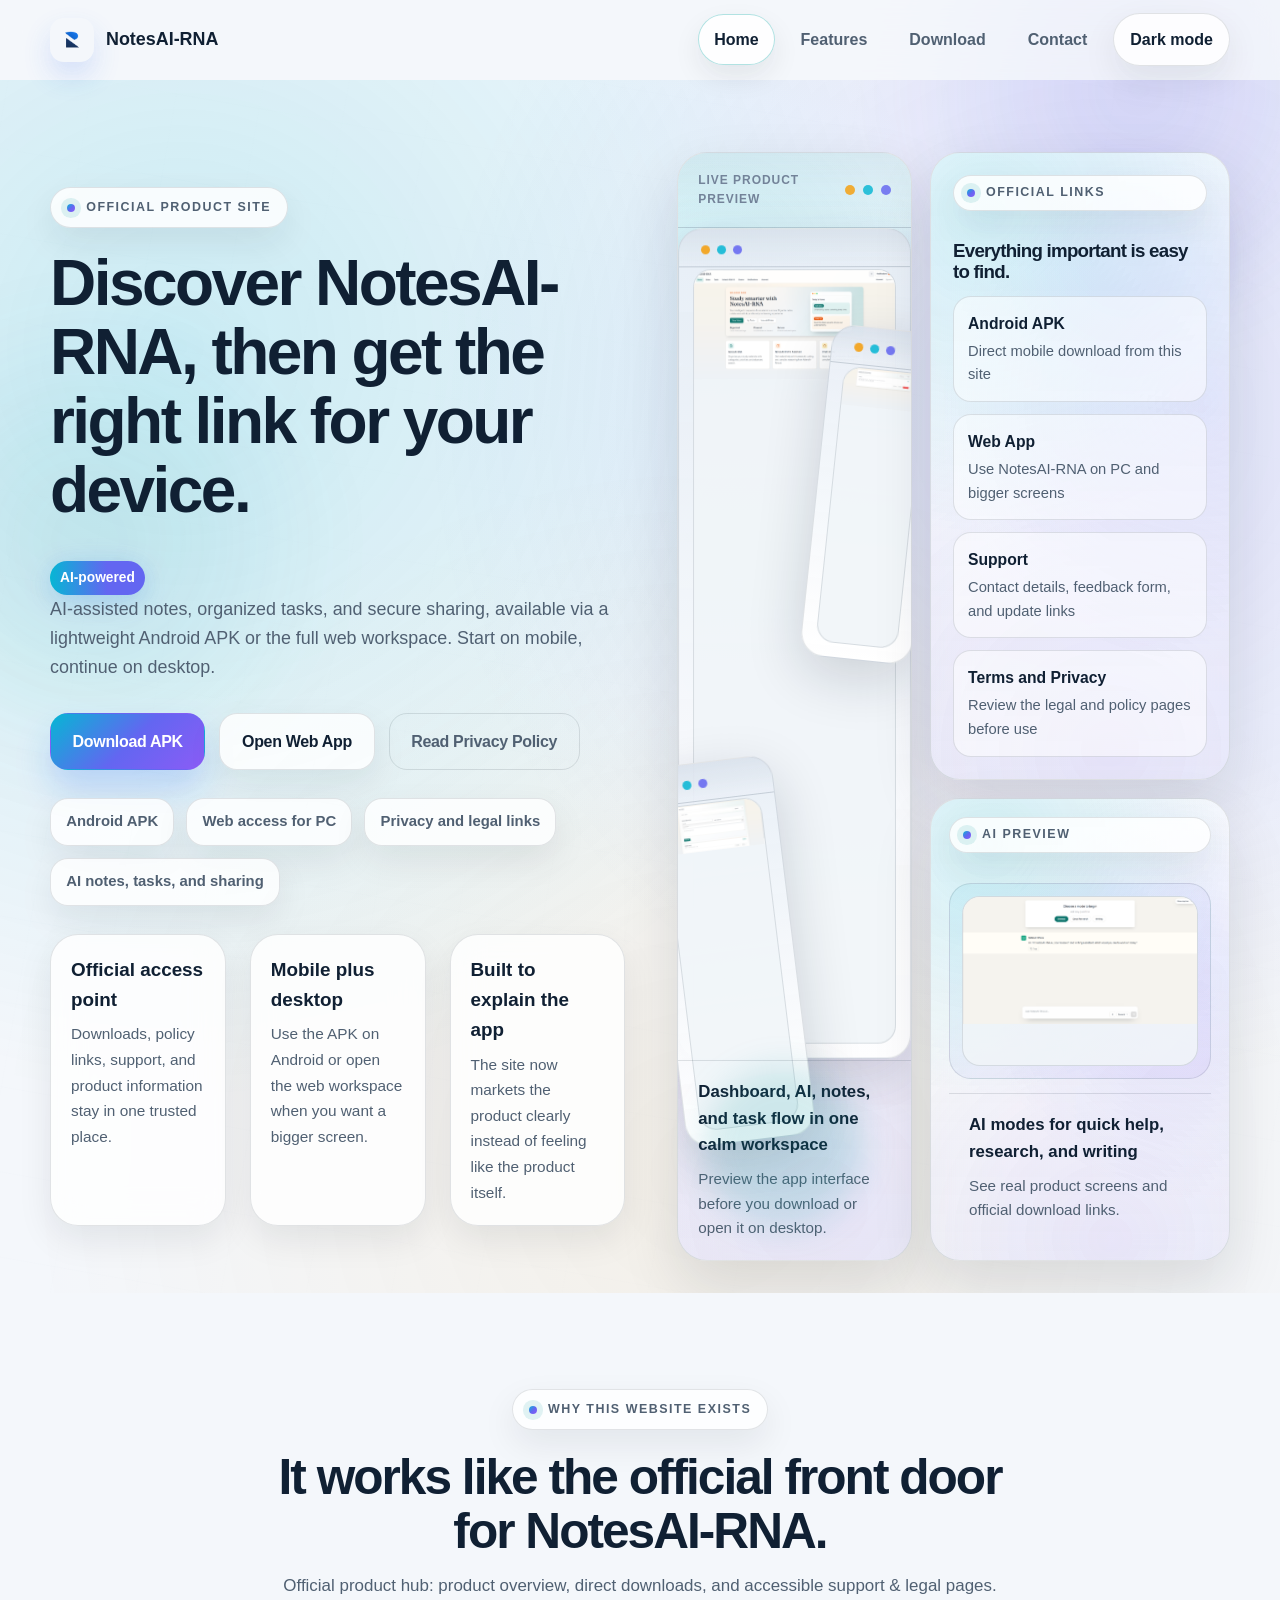
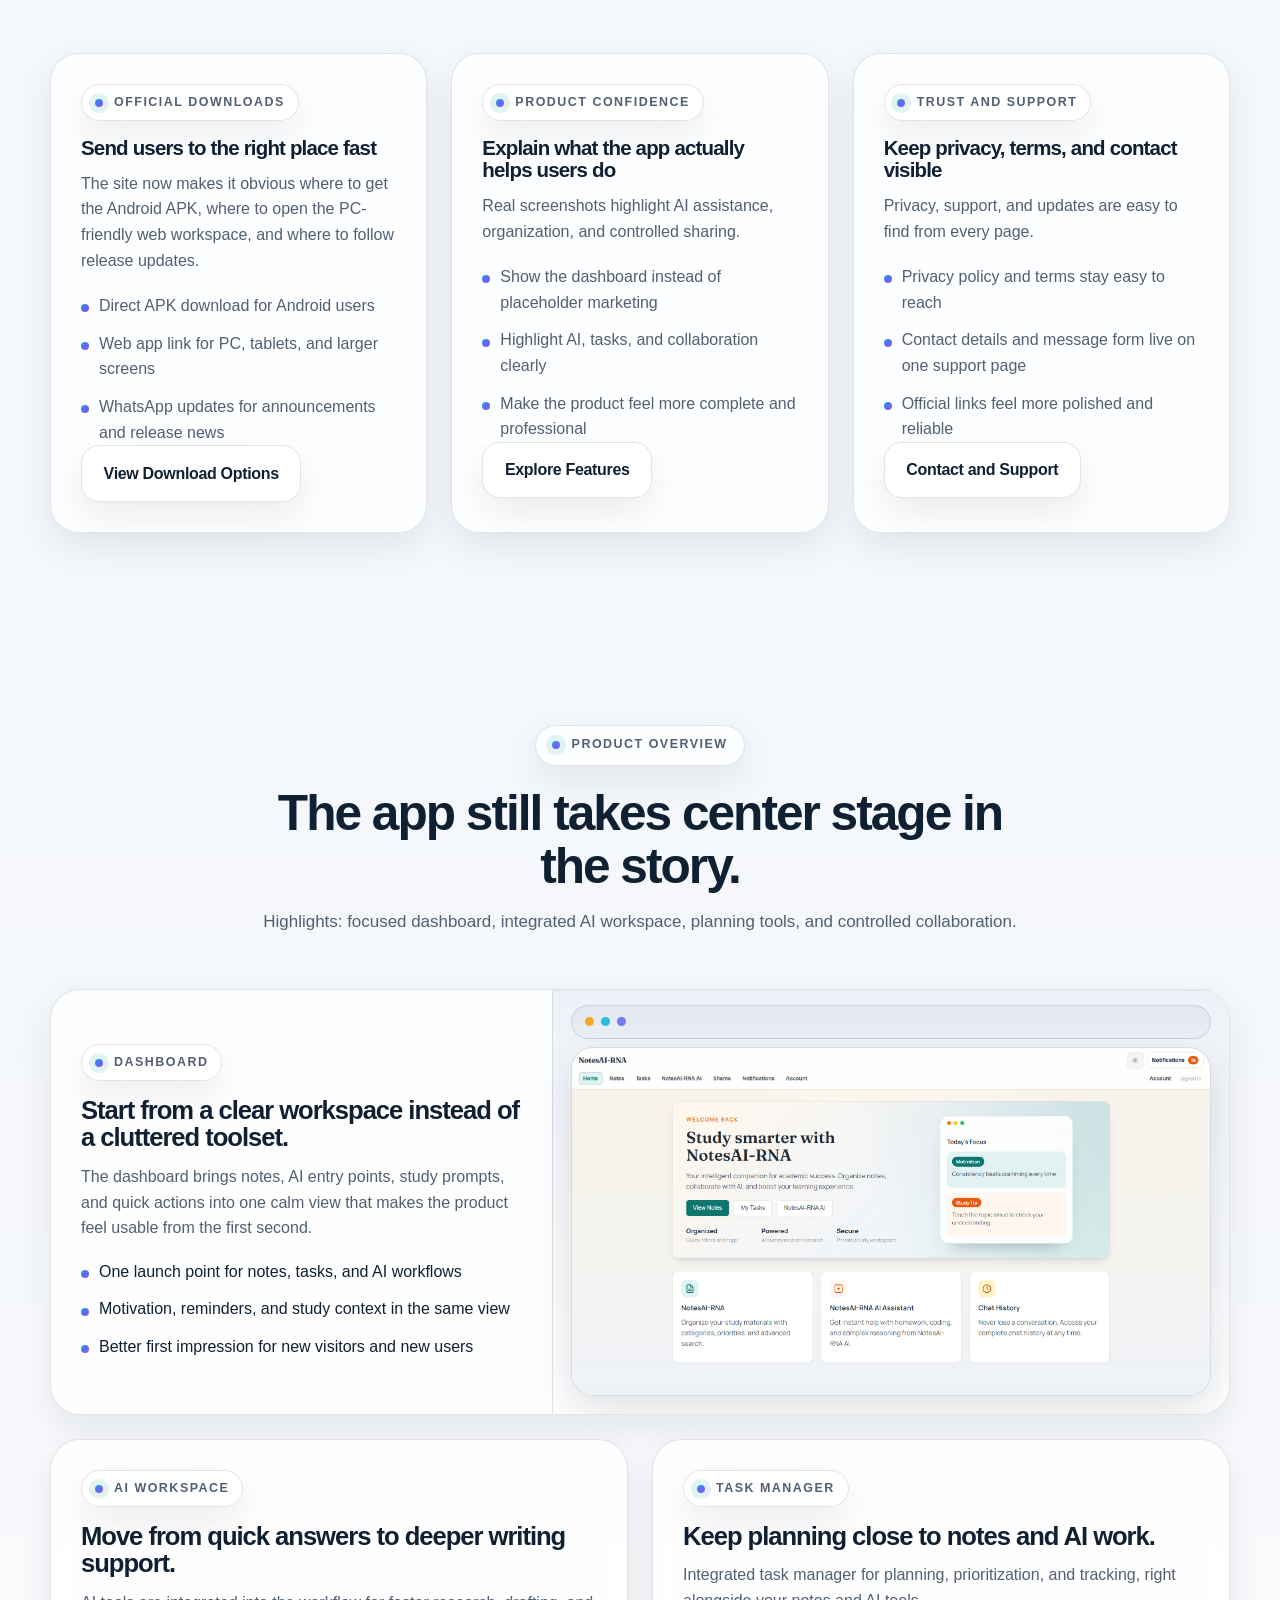
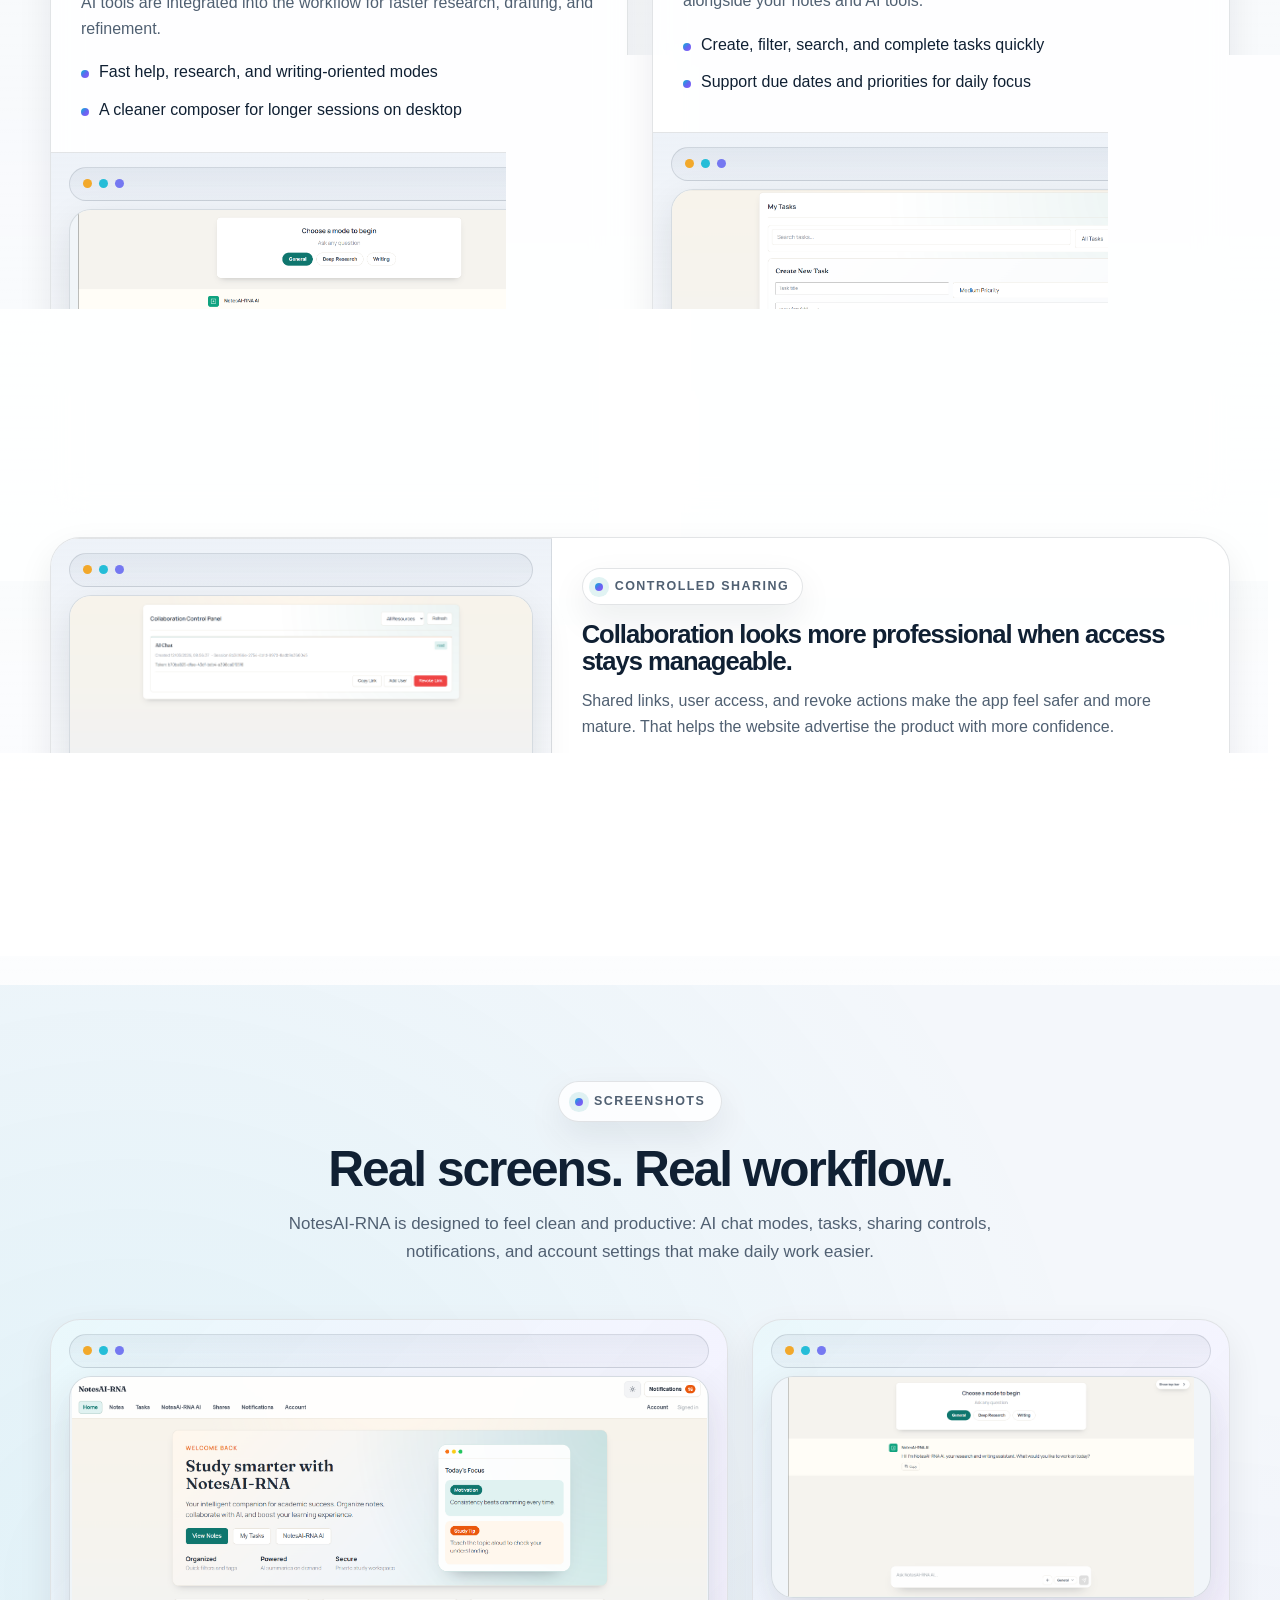
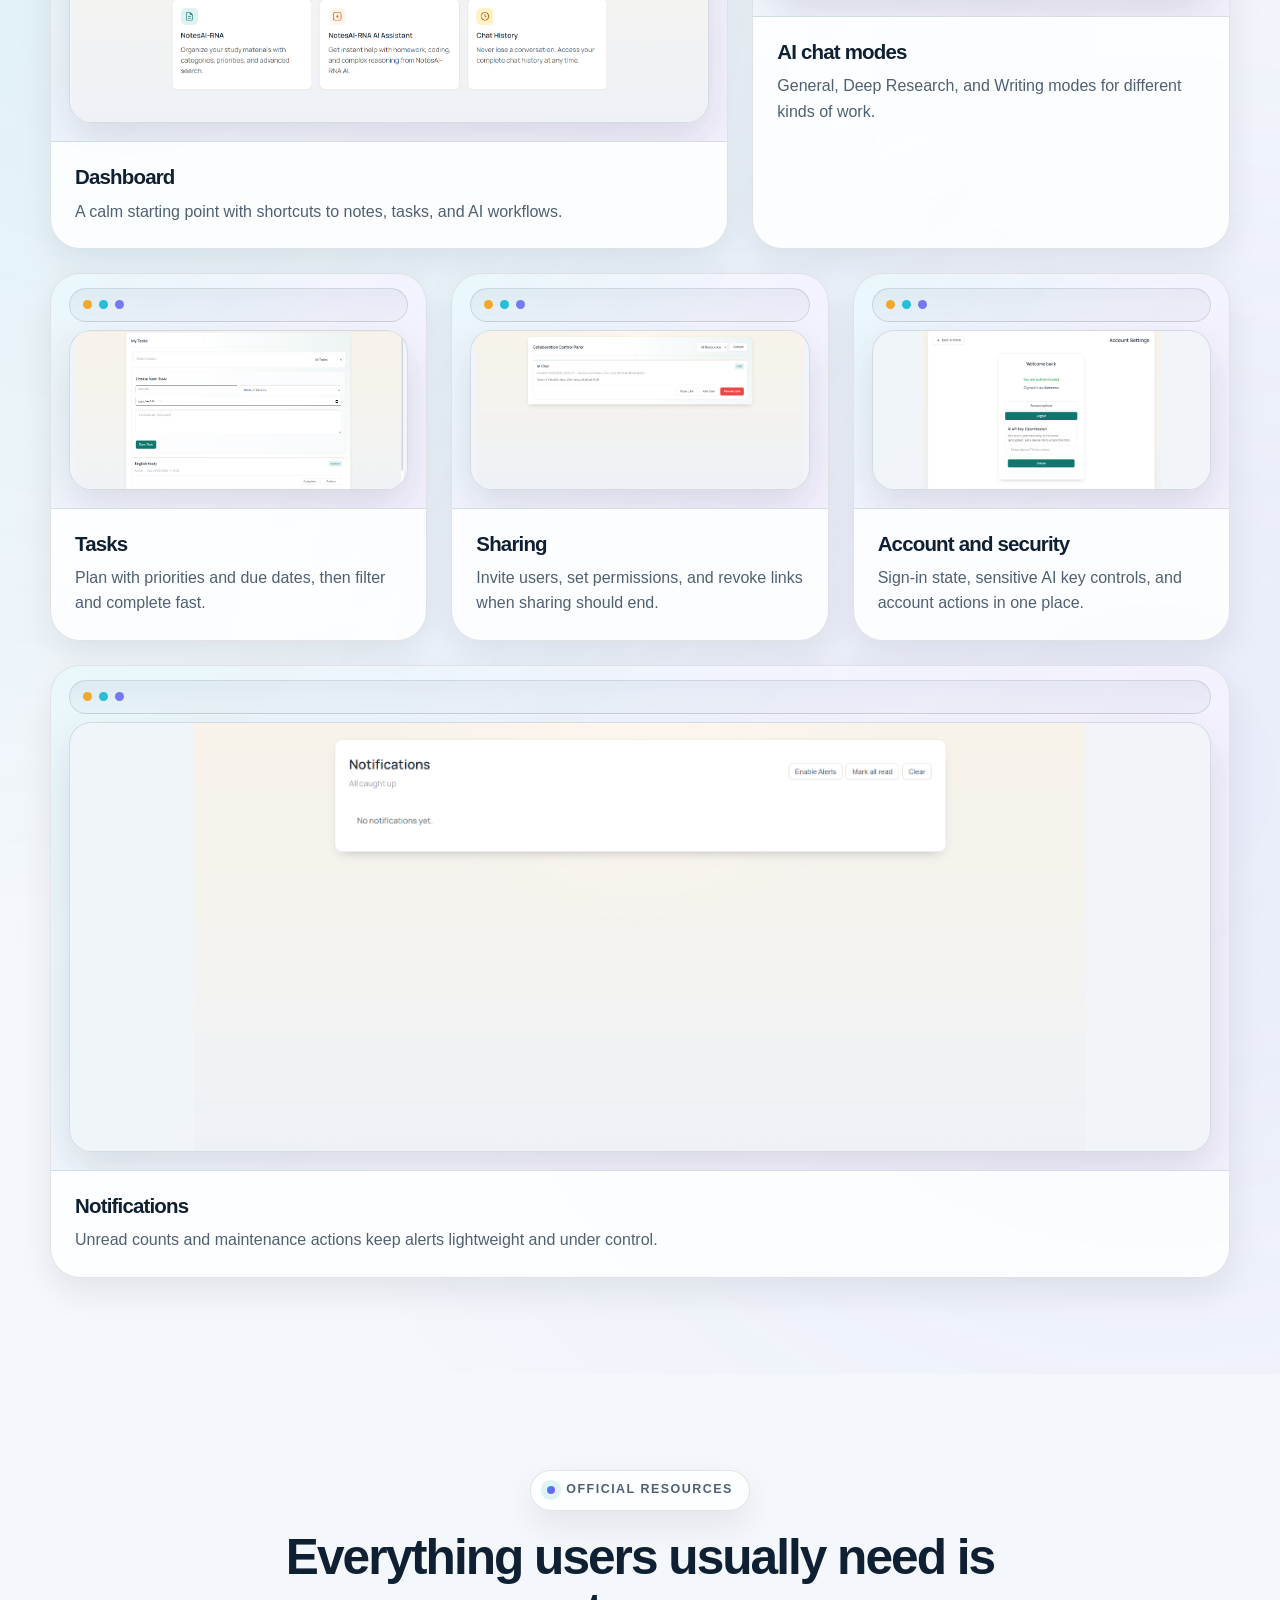
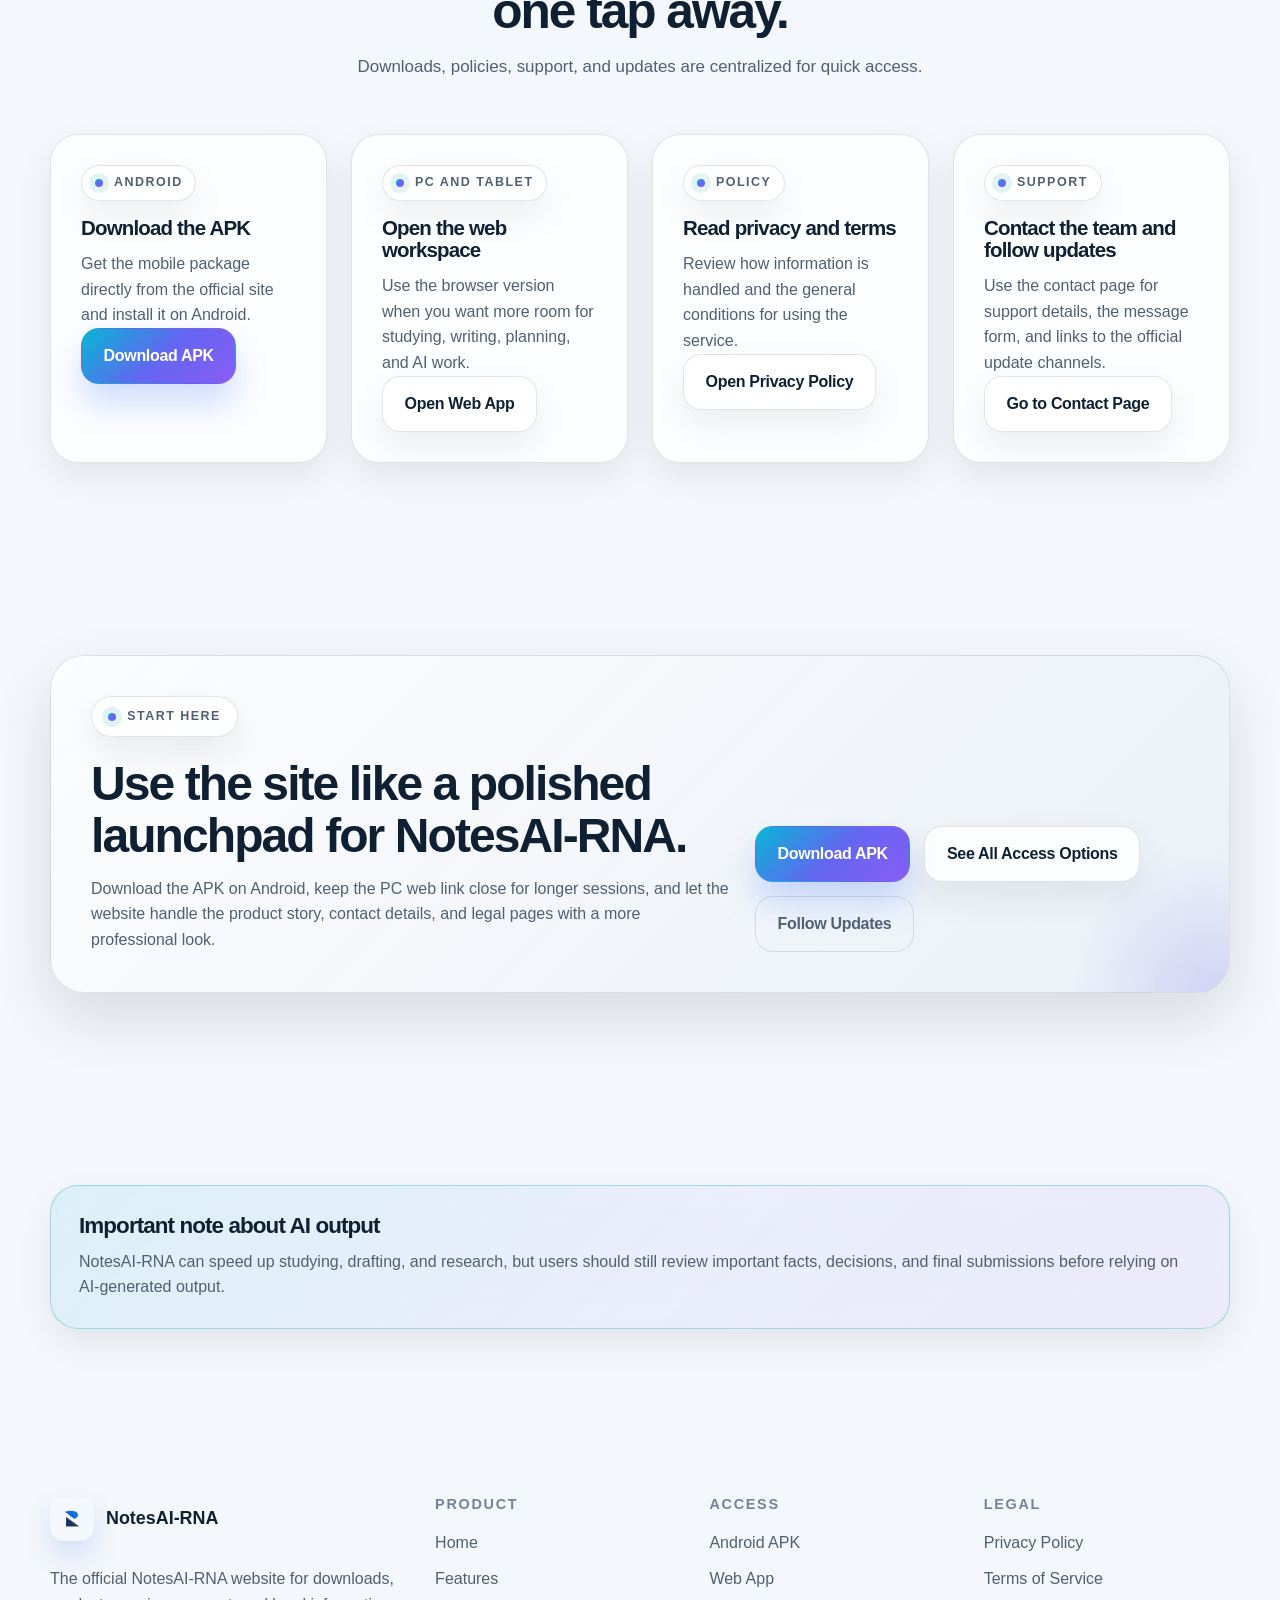
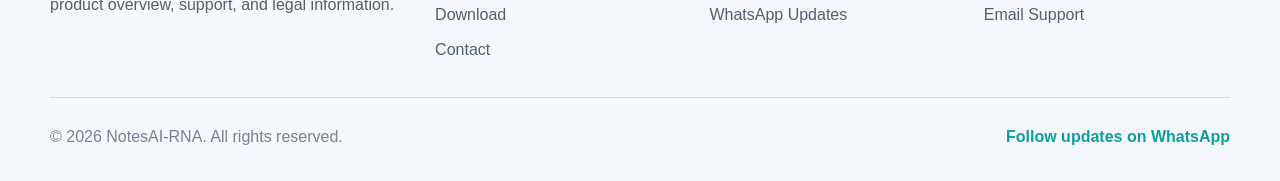
==== commit 5a3fb056: "style(home): gradients and screenshot collage" ====
--- a/index.html
+++ b/index.html
@@ -86,8 +86,16 @@
                                 <span></span>
                             </div>
                         </div>
-                        <div class="hero-shot">
-                            <img src="screenshots/dashboad.png" alt="NotesAI-RNA dashboard preview">
+                        <div class="hero-shot hero-collage">
+                            <div class="shot-card shot-card-main">
+                                <img src="screenshots/dashboad.png" alt="NotesAI-RNA dashboard preview">
+                            </div>
+                            <div class="shot-card shot-card-float shot-card-tasks" aria-hidden="true">
+                                <img src="screenshots/task manager.png" alt="" loading="lazy">
+                            </div>
+                            <div class="shot-card shot-card-float shot-card-share" aria-hidden="true">
+                                <img src="screenshots/shared links etc.png" alt="" loading="lazy">
+                            </div>
                         </div>
                         <div class="hero-panel-copy">
                             <strong>Dashboard, AI, notes, and task flow in one calm workspace</strong>
@@ -254,6 +262,78 @@
             </div>
         </section>
 
+        <section class="section home-screens">
+            <div class="container">
+                <div class="section-intro reveal">
+                    <span class="eyebrow">Screenshots</span>
+                    <h2>Real screens. Real workflow.</h2>
+                    <p>NotesAI-RNA is designed to feel clean and productive: AI chat modes, tasks, sharing controls, notifications, and account settings that make daily work easier.</p>
+                </div>
+
+                <div class="screenshot-grid">
+                    <article class="screenshot-card screenshot-span-7 reveal">
+                        <div class="screenshot-frame">
+                            <img src="screenshots/dashboad.png" alt="NotesAI-RNA dashboard screenshot" loading="lazy">
+                        </div>
+                        <div class="screenshot-copy">
+                            <h3>Dashboard</h3>
+                            <p>A calm starting point with shortcuts to notes, tasks, and AI workflows.</p>
+                        </div>
+                    </article>
+
+                    <article class="screenshot-card screenshot-span-5 reveal" data-reveal-delay="1">
+                        <div class="screenshot-frame">
+                            <img src="screenshots/ai.png" alt="NotesAI-RNA AI workspace screenshot" loading="lazy">
+                        </div>
+                        <div class="screenshot-copy">
+                            <h3>AI chat modes</h3>
+                            <p>General, Deep Research, and Writing modes for different kinds of work.</p>
+                        </div>
+                    </article>
+
+                    <article class="screenshot-card reveal">
+                        <div class="screenshot-frame">
+                            <img src="screenshots/task manager.png" alt="NotesAI-RNA task manager screenshot" loading="lazy">
+                        </div>
+                        <div class="screenshot-copy">
+                            <h3>Tasks</h3>
+                            <p>Plan with priorities and due dates, then filter and complete fast.</p>
+                        </div>
+                    </article>
+
+                    <article class="screenshot-card reveal" data-reveal-delay="1">
+                        <div class="screenshot-frame">
+                            <img src="screenshots/shared links etc.png" alt="NotesAI-RNA sharing screenshot" loading="lazy">
+                        </div>
+                        <div class="screenshot-copy">
+                            <h3>Sharing</h3>
+                            <p>Invite users, set permissions, and revoke links when sharing should end.</p>
+                        </div>
+                    </article>
+
+                    <article class="screenshot-card reveal" data-reveal-delay="2">
+                        <div class="screenshot-frame">
+                            <img src="screenshots/account.png" alt="NotesAI-RNA account settings screenshot" loading="lazy">
+                        </div>
+                        <div class="screenshot-copy">
+                            <h3>Account and security</h3>
+                            <p>Sign-in state, sensitive AI key controls, and account actions in one place.</p>
+                        </div>
+                    </article>
+
+                    <article class="screenshot-card screenshot-span-12 reveal" data-reveal-delay="3">
+                        <div class="screenshot-frame">
+                            <img src="screenshots/notification.png" alt="NotesAI-RNA notifications screenshot" loading="lazy">
+                        </div>
+                        <div class="screenshot-copy">
+                            <h3>Notifications</h3>
+                            <p>Unread counts and maintenance actions keep alerts lightweight and under control.</p>
+                        </div>
+                    </article>
+                </div>
+            </div>
+        </section>
+
         <section class="section">
             <div class="container">
                 <div class="section-intro reveal">
--- a/css/style.css
+++ b/css/style.css
@@ -409,6 +409,41 @@
     padding: 72px 0 32px;
 }
 
+.hero-home {
+    position: relative;
+    overflow: hidden;
+}
+
+.hero-home::before {
+    content: "";
+    position: absolute;
+    inset: 0;
+    background:
+        radial-gradient(circle at 14% 22%, rgba(6, 182, 212, 0.18), transparent 52%),
+        radial-gradient(circle at 86% 28%, rgba(99, 102, 241, 0.16), transparent 48%),
+        radial-gradient(circle at 55% 90%, rgba(245, 158, 11, 0.08), transparent 55%);
+    opacity: 0.95;
+    pointer-events: none;
+}
+
+.hero-home::after {
+    content: "";
+    position: absolute;
+    inset: -40% -20%;
+    background-image:
+        linear-gradient(rgba(148, 163, 184, 0.16) 1px, transparent 1px),
+        linear-gradient(90deg, rgba(148, 163, 184, 0.12) 1px, transparent 1px);
+    background-size: 84px 84px;
+    opacity: 0.08;
+    transform: rotate(10deg);
+    pointer-events: none;
+}
+
+.hero-home .container {
+    position: relative;
+    z-index: 1;
+}
+
 .hero-layout {
     display: grid;
     grid-template-columns: minmax(0, 1.02fr) minmax(360px, 0.98fr);
@@ -579,6 +614,7 @@
     grid-row: 1 / span 2;
     display: grid;
     grid-template-rows: auto minmax(0, 1fr) auto;
+    perspective: 1200px;
 }
 
 .hero-panel-side {
@@ -642,18 +678,106 @@
 }
 
 .hero-shot {
-    padding: 16px;
-}
-
-.hero-shot img {
+    padding: 18px;
+    min-height: 0;
+}
+
+.hero-collage {
+    position: relative;
+    height: 100%;
+    min-height: 360px;
+}
+
+.shot-card {
+    position: absolute;
+    border-radius: 24px;
+    overflow: hidden;
+    border: 1px solid var(--border);
+    background: linear-gradient(180deg, rgba(232, 238, 246, 0.9), rgba(255, 255, 255, 0.96));
+    box-shadow: 0 18px 55px rgba(15, 23, 42, 0.16);
+    padding: 40px 14px 14px;
+    transform-style: preserve-3d;
+}
+
+[data-theme="dark"] .shot-card {
+    background: linear-gradient(180deg, rgba(16, 28, 45, 0.92), rgba(7, 17, 31, 0.9));
+}
+
+.shot-card::before {
+    content: "";
+    position: absolute;
+    inset: 0 0 auto 0;
+    height: 38px;
+    background: linear-gradient(180deg, rgba(148, 163, 184, 0.16), transparent);
+    border-bottom: 1px solid var(--border);
+    pointer-events: none;
+}
+
+.shot-card::after {
+    content: "";
+    position: absolute;
+    top: 16px;
+    left: 22px;
+    width: 9px;
+    height: 9px;
+    border-radius: 50%;
+    background: rgba(245, 158, 11, 0.86);
+    box-shadow:
+        16px 0 0 rgba(6, 182, 212, 0.86),
+        32px 0 0 rgba(99, 102, 241, 0.86);
+    pointer-events: none;
+}
+
+.shot-card img {
     width: 100%;
     height: 100%;
-    max-height: 380px;
     object-fit: contain;
     object-position: center top;
-    border-radius: 20px;
+    border-radius: 18px;
     background: var(--surface-soft);
     border: 1px solid var(--border);
+    transform: translateZ(0);
+}
+
+.shot-card-main {
+    inset: 0;
+    transform: rotateX(2deg) rotateY(-2deg);
+}
+
+.shot-card-float {
+    width: 56%;
+    height: 46%;
+}
+
+.shot-card-tasks {
+    left: -6%;
+    bottom: -10%;
+    transform: rotate(-7deg);
+}
+
+.shot-card-share {
+    right: -7%;
+    top: 12%;
+    width: 48%;
+    height: 40%;
+    transform: rotate(6deg);
+}
+
+.hero-panel-main:hover .shot-card-tasks {
+    transform: rotate(-7deg) translateY(-6px);
+}
+
+.hero-panel-main:hover .shot-card-share {
+    transform: rotate(6deg) translateY(-6px);
+}
+
+.hero-panel-main:hover .shot-card-main {
+    transform: rotateX(1deg) rotateY(-1deg);
+}
+
+.hero-panel-main .shot-card,
+.hero-panel-main .shot-card img {
+    transition: transform 700ms cubic-bezier(0.16, 1, 0.3, 1), box-shadow var(--transition);
 }
 
 .hero-panel-copy {
@@ -711,15 +835,19 @@
 .hero-mini-shot {
     border-radius: 22px;
     border: 1px solid var(--border);
-    background: var(--surface-soft);
+    background: linear-gradient(135deg, rgba(6, 182, 212, 0.08), rgba(99, 102, 241, 0.06), rgba(139, 92, 246, 0.08));
     overflow: hidden;
+    padding: 12px;
 }
 
 .hero-mini-shot img {
     width: 100%;
     height: 170px;
-    object-fit: cover;
-    object-position: top center;
+    object-fit: contain;
+    object-position: center top;
+    border-radius: 18px;
+    border: 1px solid var(--border);
+    background: var(--surface-soft);
 }
 
 .contact-actions {
@@ -968,8 +1096,10 @@
 }
 
 .product-shot {
+    position: relative;
     aspect-ratio: 16 / 10;
     border-top: 1px solid var(--border);
+    padding: 56px 18px 18px;
 }
 
 .product-card-wide .product-shot {
@@ -997,6 +1127,45 @@
     border-radius: 22px;
 }
 
+.product-shot::before {
+    content: "";
+    position: absolute;
+    top: 14px;
+    left: 18px;
+    right: 18px;
+    height: 34px;
+    border-radius: 18px;
+    border: 1px solid var(--border);
+    background: linear-gradient(180deg, rgba(148, 163, 184, 0.14), rgba(148, 163, 184, 0.06));
+    pointer-events: none;
+}
+
+.product-shot::after {
+    content: "";
+    position: absolute;
+    top: 26px;
+    left: 32px;
+    width: 9px;
+    height: 9px;
+    border-radius: 50%;
+    background: rgba(245, 158, 11, 0.86);
+    box-shadow:
+        16px 0 0 rgba(6, 182, 212, 0.86),
+        32px 0 0 rgba(99, 102, 241, 0.86);
+    pointer-events: none;
+}
+
+.product-shot img {
+    border: 1px solid var(--border);
+    background: var(--surface-soft);
+    box-shadow: 0 16px 40px rgba(15, 23, 42, 0.12);
+    transition: transform var(--transition);
+}
+
+.product-card:hover .product-shot img {
+    transform: translateY(-2px) scale(1.01);
+}
+
 .story-row {
     display: grid;
     align-items: center;
@@ -1023,11 +1192,30 @@
 
 .screenshot-grid {
     display: grid;
-    grid-template-columns: repeat(3, minmax(0, 1fr));
+    grid-template-columns: repeat(12, minmax(0, 1fr));
     gap: 24px;
 }
 
+.home-screens {
+    position: relative;
+}
+
+.home-screens::before {
+    content: "";
+    position: absolute;
+    inset: 0;
+    background: radial-gradient(circle at 10% 30%, rgba(6, 182, 212, 0.08), transparent 55%),
+        radial-gradient(circle at 90% 70%, rgba(99, 102, 241, 0.08), transparent 55%);
+    pointer-events: none;
+}
+
+.home-screens .container {
+    position: relative;
+    z-index: 1;
+}
+
 .screenshot-card {
+    grid-column: span 4;
     display: flex;
     flex-direction: column;
     overflow: hidden;
@@ -1035,16 +1223,82 @@
     border: 1px solid var(--border);
     background: var(--surface);
     box-shadow: var(--shadow-soft);
-}
-
-.screenshot-wide {
-    grid-column: span 2;
+    transition: transform var(--transition), box-shadow var(--transition), border-color var(--transition);
+}
+
+.screenshot-card:hover {
+    transform: translateY(-4px);
+    border-color: var(--border-strong);
+    box-shadow: 0 24px 60px rgba(15, 23, 42, 0.14);
 }
 
 .screenshot-frame {
+    position: relative;
     aspect-ratio: 16 / 10;
     overflow: hidden;
+    padding: 56px 18px 18px;
+    background: linear-gradient(135deg, rgba(6, 182, 212, 0.08), rgba(99, 102, 241, 0.06), rgba(139, 92, 246, 0.08));
+    border-bottom: 1px solid var(--border);
+}
+
+.screenshot-span-7 {
+    grid-column: span 7;
+}
+
+.screenshot-span-5 {
+    grid-column: span 5;
+}
+
+.screenshot-span-12 {
+    grid-column: 1 / -1;
+}
+
+.screenshot-span-12 .screenshot-frame {
+    aspect-ratio: 21 / 9;
+}
+
+.screenshot-frame::before {
+    content: "";
+    position: absolute;
+    top: 14px;
+    left: 18px;
+    right: 18px;
+    height: 34px;
+    border-radius: 18px;
+    border: 1px solid var(--border);
+    background: linear-gradient(180deg, rgba(148, 163, 184, 0.14), rgba(148, 163, 184, 0.06));
+    pointer-events: none;
+}
+
+.screenshot-frame::after {
+    content: "";
+    position: absolute;
+    top: 26px;
+    left: 32px;
+    width: 9px;
+    height: 9px;
+    border-radius: 50%;
+    background: rgba(245, 158, 11, 0.86);
+    box-shadow:
+        16px 0 0 rgba(6, 182, 212, 0.86),
+        32px 0 0 rgba(99, 102, 241, 0.86);
+    pointer-events: none;
+}
+
+.screenshot-frame img {
+    width: 100%;
+    height: 100%;
+    object-fit: contain;
+    object-position: center top;
+    border-radius: 22px;
     background: var(--surface-soft);
+    border: 1px solid var(--border);
+    box-shadow: 0 16px 40px rgba(15, 23, 42, 0.12);
+    transition: transform var(--transition);
+}
+
+.screenshot-card:hover .screenshot-frame img {
+    transform: translateY(-2px) scale(1.01);
 }
 
 .screenshot-copy {
@@ -1394,8 +1648,18 @@
         grid-row: auto;
     }
 
-    .hero-shot img {
-        max-height: 320px;
+    .hero-collage {
+        min-height: 320px;
+    }
+
+    .shot-card-tasks {
+        left: -2%;
+        bottom: -12%;
+    }
+
+    .shot-card-share {
+        right: -3%;
+        top: 10%;
     }
 
     .platform-grid,
@@ -1494,8 +1758,15 @@
         grid-template-columns: repeat(2, minmax(0, 1fr));
     }
 
-    .screenshot-wide {
-        grid-column: span 2;
+    .screenshot-card,
+    .screenshot-span-5,
+    .screenshot-span-7,
+    .screenshot-span-12 {
+        grid-column: auto;
+    }
+
+    .screenshot-span-12 .screenshot-frame {
+        aspect-ratio: 16 / 10;
     }
 
     .cta-banner-content {
@@ -1565,7 +1836,18 @@
         grid-template-columns: 1fr;
     }
 
-    .screenshot-wide {
+    .shot-card-float {
+        display: none;
+    }
+
+    .hero-collage {
+        min-height: 260px;
+    }
+
+    .screenshot-card,
+    .screenshot-span-5,
+    .screenshot-span-7,
+    .screenshot-span-12 {
         grid-column: auto;
     }
 
